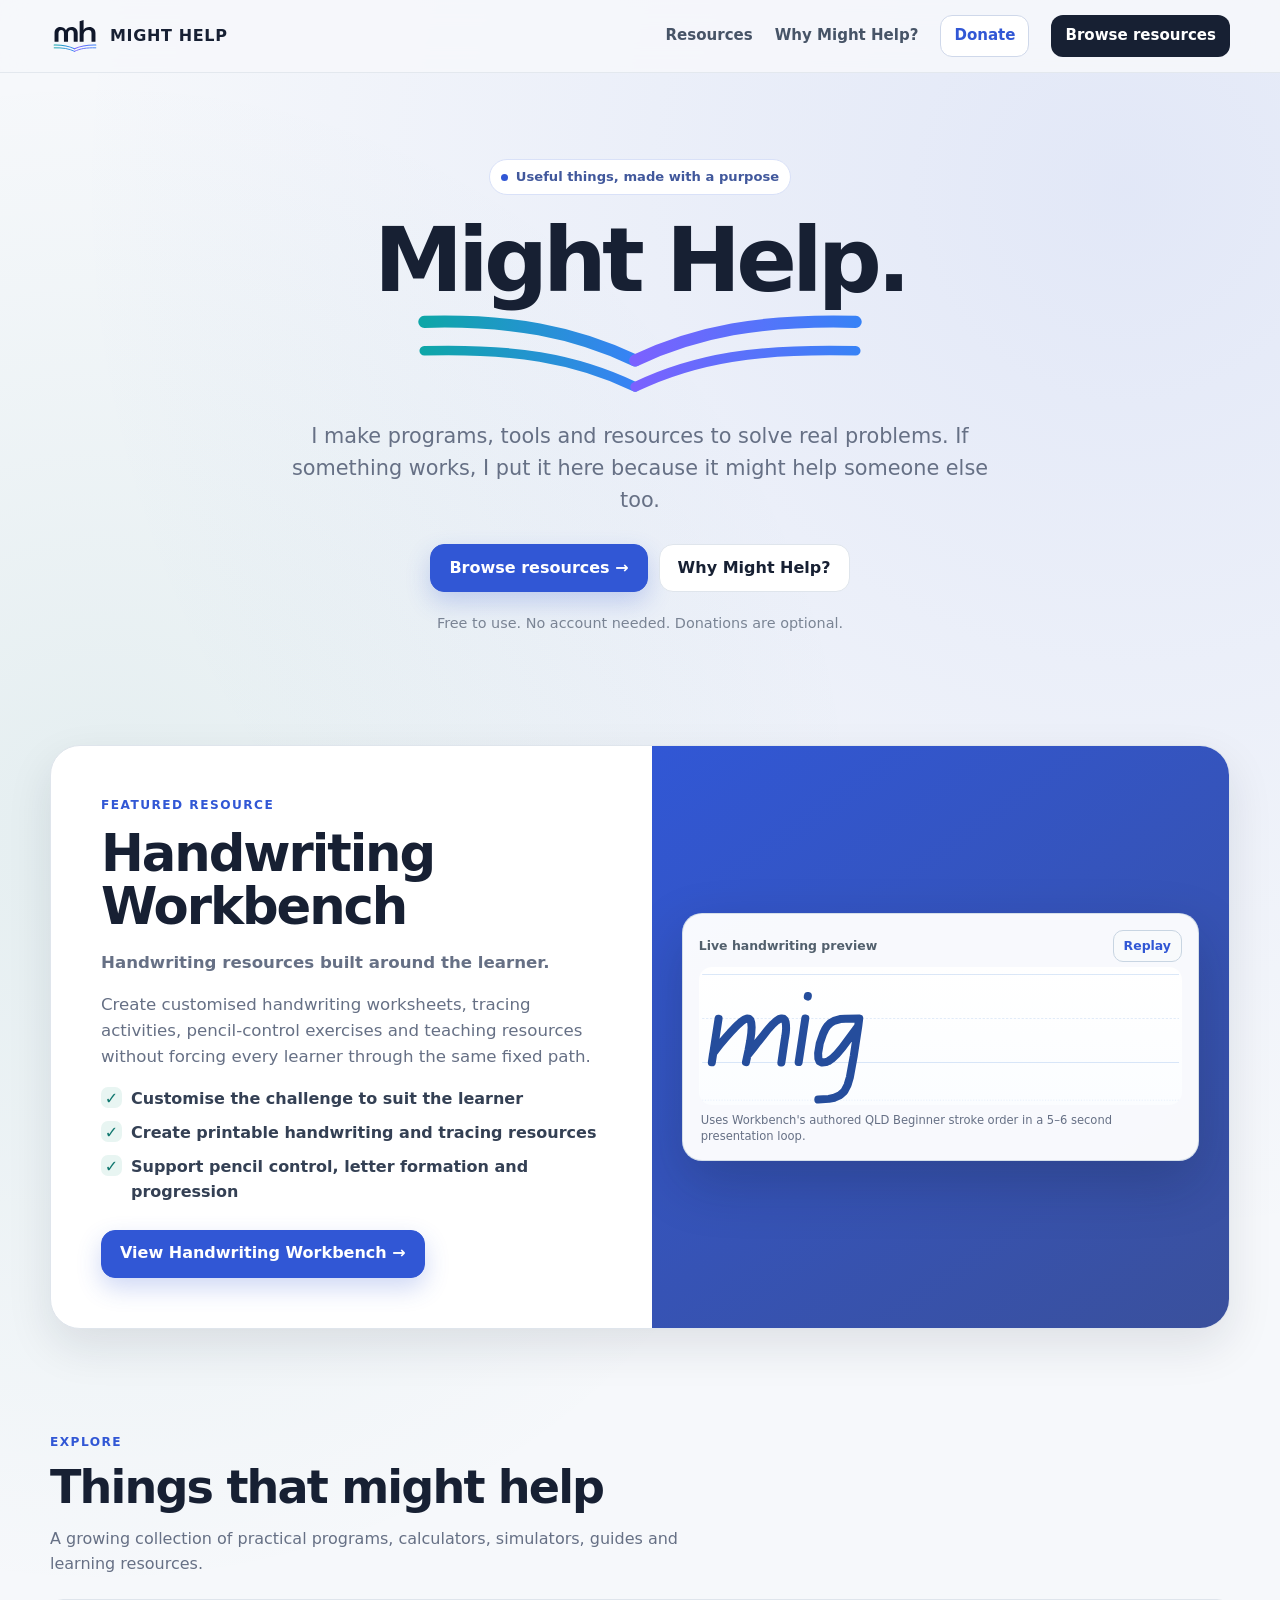
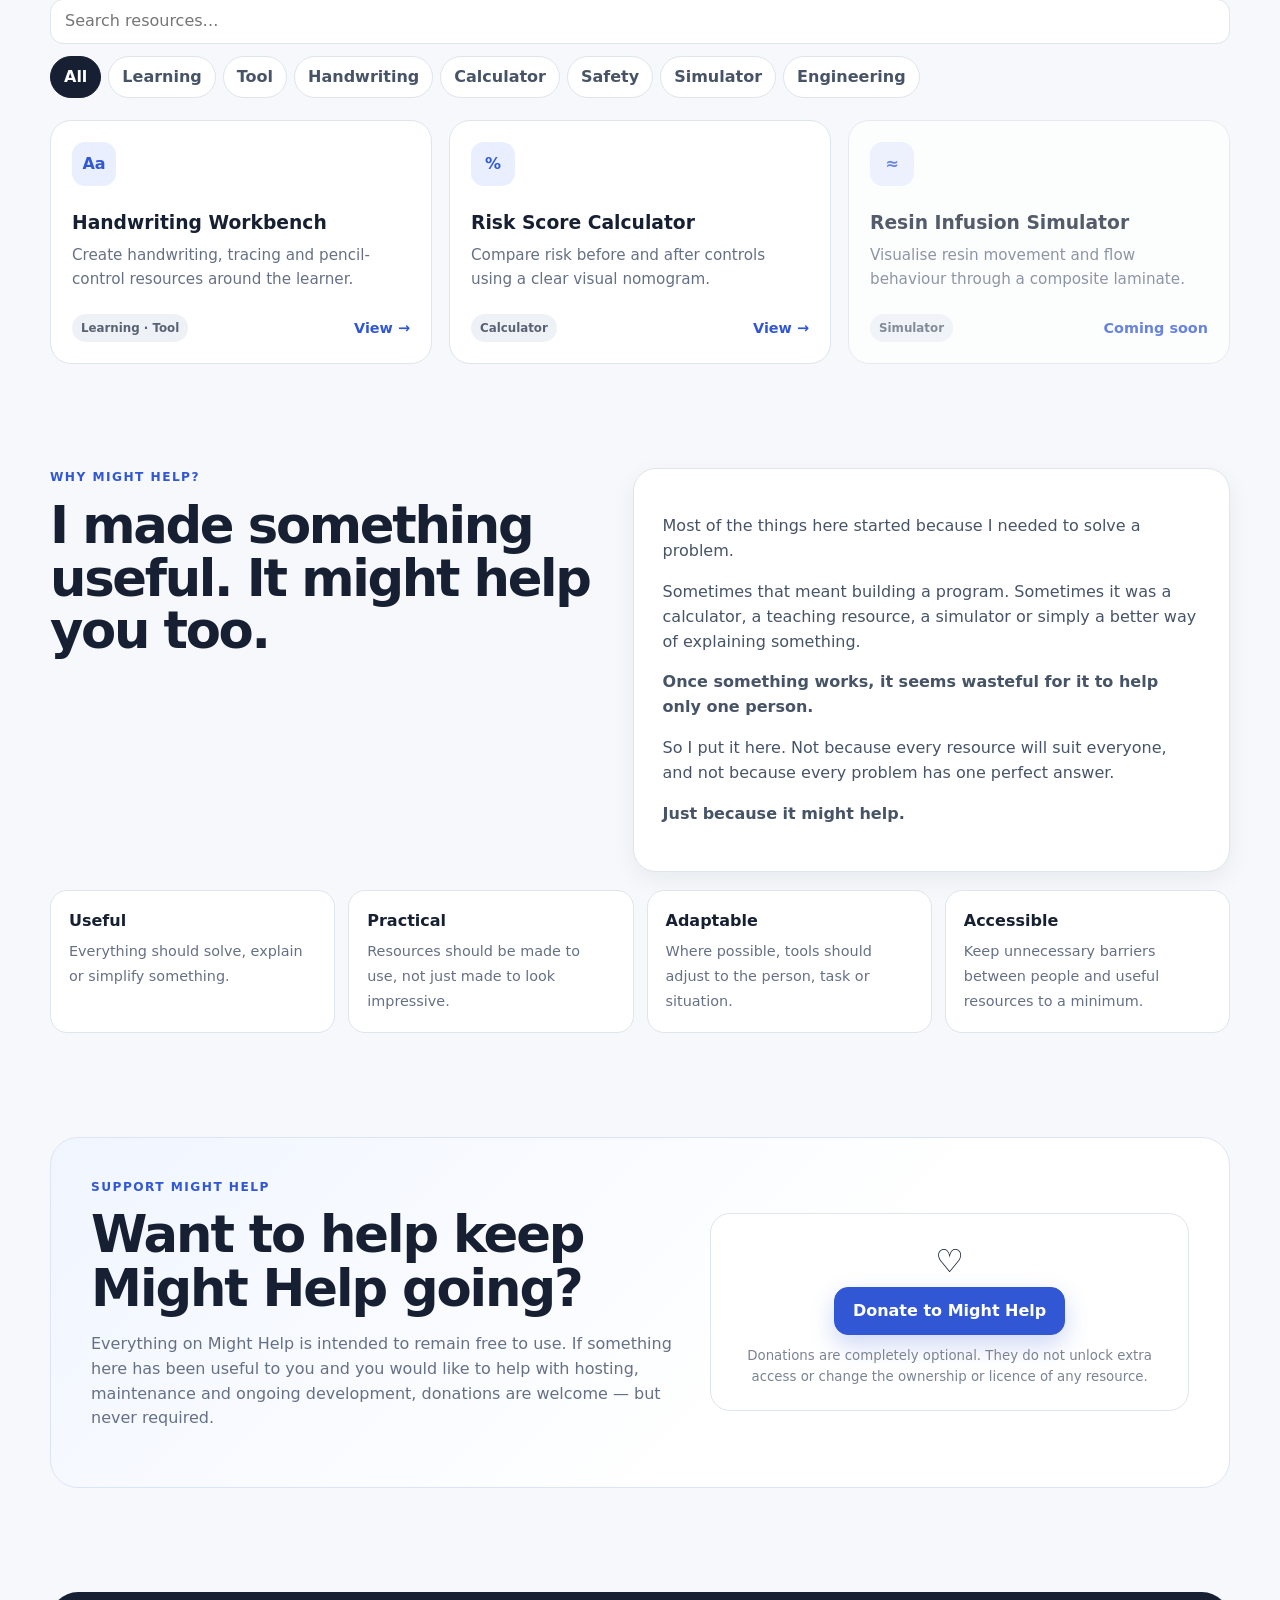
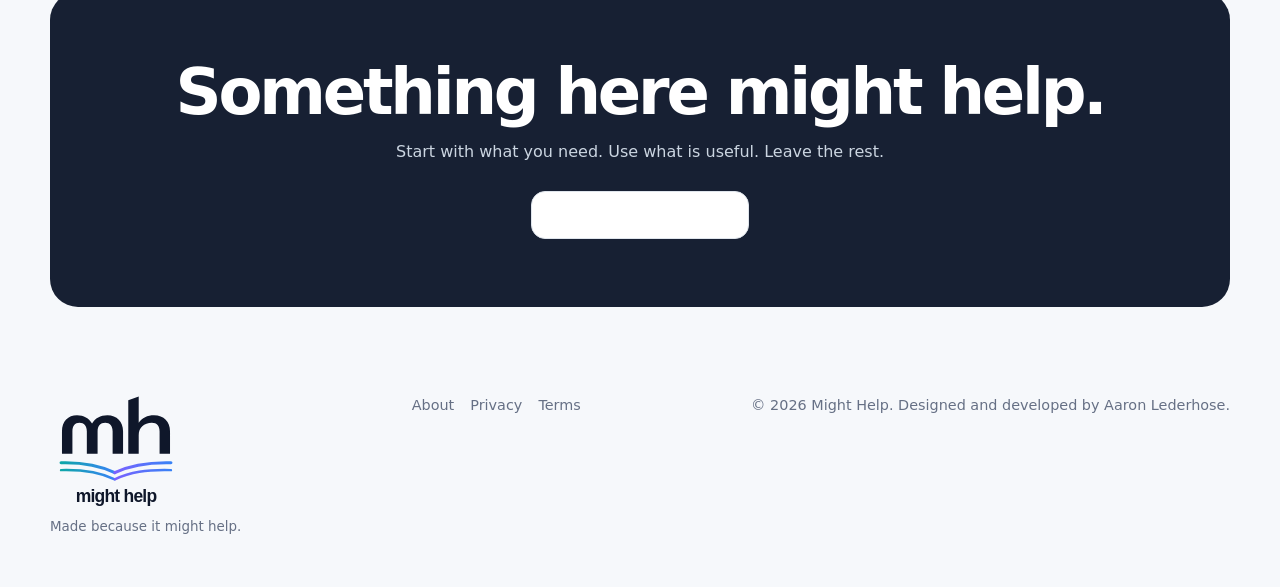
==== docs/index.html @ be0e4056 "V1.1 Webpage" ====
<!doctype html><html lang="en-AU"><head><meta charset="utf-8"><meta name="viewport" content="width=device-width,initial-scale=1"><meta name="theme-color" content="#f6f8fb"><title>Might Help | Practical Tools, Programs &amp; Resources</title><meta name="description" content="Practical programs, tools and resources created to solve real problems and made available because they might help someone else too."><link rel="canonical" href="https://mighthelp.com.au/"><meta property="og:type" content="website"><meta property="og:title" content="Might Help | Practical Tools, Programs &amp; Resources"><meta property="og:description" content="Practical programs, tools and resources created to solve real problems and made available because they might help someone else too."><meta property="og:url" content="https://mighthelp.com.au/"><meta property="og:image" content="https://mighthelp.com.au/assets/images/might-help-share.png"><meta property="og:locale" content="en_AU"><meta name="twitter:card" content="summary_large_image"><meta name="twitter:title" content="Might Help | Practical Tools, Programs &amp; Resources"><meta name="twitter:description" content="Practical programs, tools and resources created to solve real problems and made available because they might help someone else too."><meta name="twitter:image" content="https://mighthelp.com.au/assets/images/might-help-share.png"><link rel="icon" href="assets/images/favicon.svg" type="image/svg+xml"><link rel="apple-touch-icon" href="assets/images/app-icon.svg"><link rel="manifest" href="site.webmanifest"><link rel="stylesheet" href="assets/css/site.css"><script type="application/ld+json">{"@context": "https://schema.org", "@graph": [{"@type": "Organization", "@id": "https://mighthelp.com.au/#organization", "name": "Might Help", "url": "https://mighthelp.com.au/", "logo": {"@type": "ImageObject", "url": "https://mighthelp.com.au/assets/images/might-help-logo.svg"}}, {"@type": "WebSite", "@id": "https://mighthelp.com.au/#website", "name": "Might Help", "publisher": {"@id": "https://mighthelp.com.au/#organization"}, "url": "https://mighthelp.com.au/"}]}</script></head><body><a class="skip" href="#main">Skip to main content</a><header><div class="container"><nav class="nav" aria-label="Main navigation">
      <a class="brand" href="./"><svg class="brand-svg-mark" viewBox="0 -20 430 300" xmlns="http://www.w3.org/2000/svg" aria-hidden="true" focusable="false">
      <defs>
        <linearGradient id="mh-header-left-page" x1="0%" y1="0%" x2="100%" y2="0%"><stop offset="0%" stop-color="#0ea6a8"/><stop offset="100%" stop-color="#3882f6"/></linearGradient>
        <linearGradient id="mh-header-right-page" x1="0%" y1="0%" x2="100%" y2="0%"><stop offset="0%" stop-color="#7b61ff"/><stop offset="100%" stop-color="#3882f6"/></linearGradient>
      </defs>
      <g transform="translate(-16 0)">
        <path fill="#0f172a" d="M55 175 V101 C55 69 75 49 104 49 C126 49 143 59 153 76 C163 59 180 49 203 49 C234 49 254 70 254 101 V175 H220 V102 C220 84 211 74 196 74 C180 74 171 85 171 102 V175 H136 V102 C136 84 127 74 112 74 C97 74 89 85 89 102 V175 Z"/>
        <path fill="#0f172a" d="M271 175 V0 L305 -12 V74 C316 57 333 49 355 49 C387 49 407 70 407 101 V175 H373 V102 C373 84 364 74 348 74 C322 74 305 90 305 114 V175 Z"/>
      </g>
      <path d="M36 204 C108 202 160 212 211 236" fill="none" stroke="url(#mh-header-left-page)" stroke-width="10" stroke-linecap="round"/>
      <path d="M211 236 C262 212 314 202 394 204" fill="none" stroke="url(#mh-header-right-page)" stroke-width="10" stroke-linecap="round"/>
      <path d="M36 228 C109 226 161 234 211 258" fill="none" stroke="url(#mh-header-left-page)" stroke-width="8" stroke-linecap="round"/>
      <path d="M211 258 C261 234 313 226 394 228" fill="none" stroke="url(#mh-header-right-page)" stroke-width="8" stroke-linecap="round"/>
      
    </svg><span class="brand-text">MIGHT HELP</span></a>
      <div class="navlinks"><a href="#resources">Resources</a><a href="#about">Why Might Help?</a><a class="donate-nav" href="#donate">Donate</a><a class="navbtn" href="#resources">Browse resources</a></div>
      <button class="mobile-menu-toggle" type="button" aria-label="Open navigation menu" aria-expanded="false" aria-controls="mobileSiteMenu" data-mobile-menu-toggle>
        <span class="mobile-menu-icon" aria-hidden="true"><span></span><span></span><span></span></span>
        <span>Menu</span>
      </button>
    </nav>
    <div class="mobile-menu-layer" id="mobileSiteMenu" hidden data-mobile-menu-layer>
      <button class="mobile-menu-scrim" type="button" aria-label="Close navigation menu" data-mobile-menu-close></button>
      <aside class="mobile-menu-drawer" aria-label="Phone and tablet navigation">
        <div class="mobile-menu-heading"><strong>Navigate Might Help</strong><button class="mobile-menu-close" type="button" aria-label="Close navigation menu" data-mobile-menu-close>×</button></div>
        <div class="mobile-menu-links"><a href="#resources">Resources</a><a href="#about">Why Might Help?</a><a class="donate-nav" href="#donate">Donate</a><a class="navbtn" href="#resources">Browse resources</a></div>
      </aside>
    </div></div></header><main id="main"><section class="hero"><div class="container"><div class="eyebrow"><span class="dot"></span><span>Useful things, made with a purpose</span></div><h1>Might Help.</h1><div class="hero-book-mark"><svg class="hero-book-svg" viewBox="20 190 390 80" xmlns="http://www.w3.org/2000/svg" aria-hidden="true" focusable="false">
      <defs>
        <linearGradient id="mh-book-left-page" x1="0%" y1="0%" x2="100%" y2="0%"><stop offset="0%" stop-color="#0ea6a8"/><stop offset="100%" stop-color="#3882f6"/></linearGradient>
        <linearGradient id="mh-book-right-page" x1="0%" y1="0%" x2="100%" y2="0%"><stop offset="0%" stop-color="#7b61ff"/><stop offset="100%" stop-color="#3882f6"/></linearGradient>
      </defs>
      <path d="M36 204 C108 202 160 212 211 236" fill="none" stroke="url(#mh-book-left-page)" stroke-width="10" stroke-linecap="round"/>
      <path d="M211 236 C262 212 314 202 394 204" fill="none" stroke="url(#mh-book-right-page)" stroke-width="10" stroke-linecap="round"/>
      <path d="M36 228 C109 226 161 234 211 258" fill="none" stroke="url(#mh-book-left-page)" stroke-width="8" stroke-linecap="round"/>
      <path d="M211 258 C261 234 313 226 394 228" fill="none" stroke="url(#mh-book-right-page)" stroke-width="8" stroke-linecap="round"/>
    </svg></div><p class="lead">I make programs, tools and resources to solve real problems. If something works, I put it here because it might help someone else too.</p><div class="actions"><a class="btn primary" href="#resources">Browse resources →</a><a class="btn" href="#about">Why Might Help?</a></div><div class="note">Free to use. No account needed. Donations are optional.</div></div></section><section id="featured"><div class="container"><article class="featured"><div class="featurecopy"><div class="kicker">Featured resource</div><h2>Handwriting Workbench</h2><p><strong>Handwriting resources built around the learner.</strong></p><p>Create customised handwriting worksheets, tracing activities, pencil-control exercises and teaching resources without forcing every learner through the same fixed path.</p><div class="bullets"><div class="bullet"><span class="tick">✓</span><span>Customise the challenge to suit the learner</span></div><div class="bullet"><span class="tick">✓</span><span>Create printable handwriting and tracing resources</span></div><div class="bullet"><span class="tick">✓</span><span>Support pencil control, letter formation and progression</span></div></div><a class="btn primary" href="handwriting-workbench/">View Handwriting Workbench →</a></div><div class="visual" aria-label="Handwriting Workbench preview"><div class="writing-demo" data-writing-demo data-writing-autoplay>
      <div class="writing-demo-toolbar"><span>Live handwriting preview</span><button type="button" data-writing-replay>Replay</button></div>
      <svg class="writing-demo-svg" viewBox="0 0 3845 1100" role="img" aria-labelledby="featured-handwriting-title featured-handwriting-desc">
        <title id="featured-handwriting-title">Animated handwriting of the words might help</title>
        <desc id="featured-handwriting-desc">The words might help are drawn stroke by stroke using the authored QLD Beginner centreline order, then fade and replay automatically.</desc>
        <g class="writing-guides" aria-hidden="true"><line x1="25" y1="60" x2="3820" y2="60"/><line class="middle" x1="25" y1="410" x2="3820" y2="410"/><line x1="25" y1="760" x2="3820" y2="760"/><line class="descender" x1="25" y1="1060" x2="3820" y2="1060"/></g>
        <g class="writing-paths"><path class="writing-stroke" data-writing-points="[[155.55,411.18],[102.0,758.2],[112.33,686.99],[168.7,613.08],[212.86,562.33],[248.56,521.77],[281.44,486.61],[311.51,456.87],[337.81,433.43],[361.3,417.21],[381.97,410.0],[397.0,410.9],[409.22,422.62],[415.79,445.15],[418.61,480.3],[415.79,528.07],[407.34,589.37],[393.25,665.08],[373.52,757.02],[384.79,705.02],[428.01,650.94],[468.41,597.76],[514.44,540.97],[553.9,490.5],[587.72,454.44],[615.91,428.3],[639.39,413.88],[658.18,410.0],[672.28,411.18],[682.61,422.0],[689.19,439.12],[692.01,460.75],[692.95,487.79],[691.07,518.44],[686.37,552.69],[680.73,586.04],[655.37,760.0]]" data-character-index="0" d="M 155.550 411.180 L 102.000 758.200 L 112.330 686.990 L 168.700 613.080 L 212.860 562.330 L 248.560 521.770 L 281.440 486.610 L 311.510 456.870 L 337.810 433.430 L 361.300 417.210 L 381.970 410.000 L 397.000 410.900 L 409.220 422.620 L 415.790 445.150 L 418.610 480.300 L 415.790 528.070 L 407.340 589.370 L 393.250 665.080 L 373.520 757.020 L 384.790 705.020 L 428.010 650.940 L 468.410 597.760 L 514.440 540.970 L 553.900 490.500 L 587.720 454.440 L 615.910 428.300 L 639.390 413.880 L 658.180 410.000 L 672.280 411.180 L 682.610 422.000 L 689.190 439.120 L 692.010 460.750 L 692.950 487.790 L 691.070 518.440 L 686.370 552.690 L 680.730 586.040 L 655.370 760.000"/><path class="writing-stroke" data-writing-points="[[845.56,410.0],[792.95,756.39]]" data-character-index="1" d="M 845.560 410.000 L 792.950 756.390"/><path class="writing-stroke" data-writing-points="[[865.29,235.68],[866.23,230.77]]" data-character-index="1" d="M 865.290 235.680 L 866.230 230.770"/><path class="writing-stroke" data-writing-points="[[1271.99,410.28],[1164.59,411.04],[1123.04,414.5],[1074.26,428.81],[1045.35,445.71],[1021.86,468.24],[1006.05,490.78],[987.99,528.9],[961.01,606.77],[947.86,685.19],[949.74,728.45],[959.13,750.99],[978.86,760.0],[1011.75,756.39],[1029.6,749.18],[1056.84,730.26],[1096.3,692.4],[1141.4,640.12],[1266.35,469.77],[1274.81,409.32],[1267.29,470.67],[1231.59,705.92],[1200.73,875.45],[1182.21,938.72],[1160.53,980.9],[1150.14,994.97],[1123.04,1019.13],[1077.88,1040.23],[1032.71,1049.45],[906.23,1058.24]]" data-character-index="2" d="M 1271.990 410.280 L 1164.590 411.040 L 1123.040 414.500 L 1074.260 428.810 L 1045.350 445.710 L 1021.860 468.240 L 1006.050 490.780 L 987.990 528.900 L 961.010 606.770 L 947.860 685.190 L 949.740 728.450 L 959.130 750.990 L 978.860 760.000 L 1011.750 756.390 L 1029.600 749.180 L 1056.840 730.260 L 1096.300 692.400 L 1141.400 640.120 L 1266.350 469.770 L 1274.810 409.320 L 1267.290 470.670 L 1231.590 705.920 L 1200.730 875.450 L 1182.210 938.720 L 1160.530 980.900 L 1150.140 994.970 L 1123.040 1019.130 L 1077.880 1040.230 L 1032.710 1049.450 L 906.230 1058.240"/><path class="writing-stroke" data-writing-points="[[1495.07,62.04],[1374.81,756.39],[1391.72,668.06],[1531.92,507.9],[1557.21,478.43],[1602.39,435.1],[1640.33,413.0],[1662.01,409.02],[1690.91,413.0],[1703.11,428.17],[1707.18,442.03],[1710.79,469.77],[1708.98,490.57],[1659.48,757.3]]" data-character-index="3" d="M 1495.070 62.040 L 1374.810 756.390 L 1391.720 668.060 L 1531.920 507.900 L 1557.210 478.430 L 1602.390 435.100 L 1640.330 413.000 L 1662.010 409.020 L 1690.910 413.000 L 1703.110 428.170 L 1707.180 442.030 L 1710.790 469.770 L 1708.980 490.570 L 1659.480 757.300"/><path class="writing-stroke" data-writing-points="[[1960.75,160.82],[1852.34,757.3]]" data-character-index="4" d="M 1960.750 160.820 L 1852.340 757.300"/><path class="writing-stroke" data-writing-points="[[1810.79,378.91],[2034.82,378.91]]" data-character-index="4" d="M 1810.790 378.910 L 2034.820 378.910"/><path class="writing-stroke" data-writing-points="[[2515.08,62.04],[2394.82,756.39],[2411.73,668.06],[2551.93,507.9],[2577.22,478.43],[2622.4,435.1],[2660.34,413.0],[2682.02,409.02],[2710.92,413.0],[2723.12,428.17],[2727.19,442.03],[2730.8,469.77],[2728.99,490.57],[2679.49,757.3]]" data-character-index="6" d="M 2515.080 62.040 L 2394.820 756.390 L 2411.730 668.060 L 2551.930 507.900 L 2577.220 478.430 L 2622.400 435.100 L 2660.340 413.000 L 2682.020 409.020 L 2710.920 413.000 L 2723.120 428.170 L 2727.190 442.030 L 2730.800 469.770 L 2728.990 490.570 L 2679.490 757.300"/><path class="writing-stroke" data-writing-points="[[2847.71,604.97],[2932.7,576.11],[2985.09,546.64],[3048.33,503.74],[3073.17,474.27],[3080.85,441.34],[3075.44,425.74],[3064.59,417.51],[3046.53,411.87],[2994.13,411.87],[2959.8,422.71],[2921.86,446.54],[2891.6,486.41],[2864.5,541.87],[2846.77,604.97],[2830.8,684.29],[2831.74,703.22],[2844.89,737.47],[2858.99,750.99],[2872.14,756.39],[2917.23,760.0],[2958.57,750.99],[3001.79,725.75],[3042.19,684.29]]" data-character-index="7" d="M 2847.710 604.970 L 2932.700 576.110 L 2985.090 546.640 L 3048.330 503.740 L 3073.170 474.270 L 3080.850 441.340 L 3075.440 425.740 L 3064.590 417.510 L 3046.530 411.870 L 2994.130 411.870 L 2959.800 422.710 L 2921.860 446.540 L 2891.600 486.410 L 2864.500 541.870 L 2846.770 604.970 L 2830.800 684.290 L 2831.740 703.220 L 2844.890 737.470 L 2858.990 750.990 L 2872.140 756.390 L 2917.230 760.000 L 2958.570 750.990 L 3001.790 725.750 L 3042.190 684.290"/><path class="writing-stroke" data-writing-points="[[3279.5,60.0],[3180.85,757.3]]" data-character-index="8" d="M 3279.500 60.000 L 3180.850 757.300"/><path class="writing-stroke" data-writing-points="[[3476.27,410.48],[3379.5,1060.0]]" data-character-index="9" d="M 3476.270 410.480 L 3379.500 1060.000"/><path class="writing-stroke" data-writing-points="[[3436.81,679.78],[3487.54,609.34],[3524.18,563.51],[3571.16,508.52],[3596.52,481.48],[3650.08,432.81],[3677.32,415.69],[3702.69,410.28],[3720.54,410.28],[3737.45,416.59],[3744.03,427.4],[3749.66,451.74],[3743.09,557.2],[3723.36,632.01],[3701.75,673.47],[3685.78,694.2],[3658.53,720.34],[3640.68,732.06],[3620.95,742.87],[3586.19,753.69],[3513.85,760.0],[3426.48,760.0]]" data-character-index="9" d="M 3436.810 679.780 L 3487.540 609.340 L 3524.180 563.510 L 3571.160 508.520 L 3596.520 481.480 L 3650.080 432.810 L 3677.320 415.690 L 3702.690 410.280 L 3720.540 410.280 L 3737.450 416.590 L 3744.030 427.400 L 3749.660 451.740 L 3743.090 557.200 L 3723.360 632.010 L 3701.750 673.470 L 3685.780 694.200 L 3658.530 720.340 L 3640.680 732.060 L 3620.950 742.870 L 3586.190 753.690 L 3513.850 760.000 L 3426.480 760.000"/></g>
        <g class="writing-pen" data-writing-pen aria-hidden="true"><circle class="writing-pen-halo" r="11"/><circle class="writing-pen-dot" r="7"/><line class="writing-pen-nib" x1="-23" y1="-23" x2="-4" y2="-4"/></g>
      </svg>
      <p>Uses Workbench's authored QLD Beginner stroke order in a 5–6 second presentation loop.</p>
    </div></div></article></div></section><section id="resources"><div class="container"><div class="heading"><div class="kicker">Explore</div><h2>Things that might help</h2><p>A growing collection of practical programs, calculators, simulators, guides and learning resources.</p></div><div class="tools"><input class="search" id="resourceSearch" type="search" placeholder="Search resources…" aria-label="Search resources"><div class="filters" id="filters"><button class="filter active" type="button" data-filter="all">All</button><button class="filter" type="button" data-filter="learning">Learning</button><button class="filter" type="button" data-filter="tool">Tool</button><button class="filter" type="button" data-filter="handwriting">Handwriting</button><button class="filter" type="button" data-filter="calculator">Calculator</button><button class="filter" type="button" data-filter="safety">Safety</button><button class="filter" type="button" data-filter="simulator">Simulator</button><button class="filter" type="button" data-filter="engineering">Engineering</button></div></div><div class="grid" id="resourceGrid"><article class="card" data-tags="learning|tool|handwriting" data-search="handwriting workbench handwriting resources built around the learner. create customised handwriting worksheets, tracing activities, pencil-control exercises and teaching resources without forcing every learner through the same fixed path. create handwriting, tracing and pencil-control resources around the learner. handwriting worksheet generator tracing pencil control teacher letter formation joined writing cursive handwriting worksheets learning tool handwriting"><div class="icon">Aa</div><h3>Handwriting Workbench</h3><p>Create handwriting, tracing and pencil-control resources around the learner.</p><div class="cardbottom"><span class="tag">Learning · Tool</span><a class="open" href="handwriting-workbench/">View →</a></div></article><article class="card" data-tags="calculator|safety" data-search="risk score calculator compare risk before and after controls. compare fine-kinney style risk scores before and after controls, then explore how expected risk reduction and correction cost affect the control justification. compare risk before and after controls using a clear visual nomogram. risk score safety workplace whs controls fine kinney calculator nomogram cost justification calculator safety"><div class="icon">%</div><h3>Risk Score Calculator</h3><p>Compare risk before and after controls using a clear visual nomogram.</p><div class="cardbottom"><span class="tag">Calculator</span><a class="open" href="risk-score-calculator/">View →</a></div></article><article class="card coming" data-tags="simulator|engineering" data-search="resin infusion simulator visualise composite resin flow. visualise resin movement and flow behaviour through a composite laminate. visualise resin movement and flow behaviour through a composite laminate. resin infusion composites flow manufacturing simulator simulator engineering"><div class="icon">≈</div><h3>Resin Infusion Simulator</h3><p>Visualise resin movement and flow behaviour through a composite laminate.</p><div class="cardbottom"><span class="tag">Simulator</span><span class="open">Coming soon</span></div></article></div><div class="empty" id="emptyState">Nothing matches that search yet.</div></div></section><section id="about"><div class="container"><div class="why"><div><div class="kicker">Why Might Help?</div><h2>I made something useful. It might help you too.</h2></div><div class="aboutcopy"><p>Most of the things here started because I needed to solve a problem.</p><p>Sometimes that meant building a program. Sometimes it was a calculator, a teaching resource, a simulator or simply a better way of explaining something.</p><p><strong>Once something works, it seems wasteful for it to help only one person.</strong></p><p>So I put it here. Not because every resource will suit everyone, and not because every problem has one perfect answer.</p><p><strong>Just because it might help.</strong></p></div></div><div class="principles"><div class="principle"><strong>Useful</strong><span>Everything should solve, explain or simplify something.</span></div><div class="principle"><strong>Practical</strong><span>Resources should be made to use, not just made to look impressive.</span></div><div class="principle"><strong>Adaptable</strong><span>Where possible, tools should adjust to the person, task or situation.</span></div><div class="principle"><strong>Accessible</strong><span>Keep unnecessary barriers between people and useful resources to a minimum.</span></div></div></div></section><section><div class="container"><div class="donate" id="donate"><div><div class="kicker">Support Might Help</div><h2>Want to help keep Might Help going?</h2><p>Everything on Might Help is intended to remain free to use. If something here has been useful to you and you would like to help with hosting, maintenance and ongoing development, donations are welcome — but never required.</p></div><div class="donatebox"><div class="heart">♡</div><a class="btn primary" href="#">Donate to Might Help</a><small>Donations are completely optional. They do not unlock extra access or change the ownership or licence of any resource.</small></div></div></div></section><section><div class="container"><div class="cta"><h2>Something here might help.</h2><p>Start with what you need. Use what is useful. Leave the rest.</p><a class="btn" href="#resources">Browse resources →</a></div></div></section></main><footer><div class="container"><div class="footer"><div class="footer-brand-lockup"><svg class="brand-svg-full" viewBox="0 -20 430 380" xmlns="http://www.w3.org/2000/svg" role="img" aria-label="Might Help">
      <defs>
        <linearGradient id="mh-footer-left-page" x1="0%" y1="0%" x2="100%" y2="0%"><stop offset="0%" stop-color="#0ea6a8"/><stop offset="100%" stop-color="#3882f6"/></linearGradient>
        <linearGradient id="mh-footer-right-page" x1="0%" y1="0%" x2="100%" y2="0%"><stop offset="0%" stop-color="#7b61ff"/><stop offset="100%" stop-color="#3882f6"/></linearGradient>
      </defs>
      <g transform="translate(-16 0)">
        <path fill="#0f172a" d="M55 175 V101 C55 69 75 49 104 49 C126 49 143 59 153 76 C163 59 180 49 203 49 C234 49 254 70 254 101 V175 H220 V102 C220 84 211 74 196 74 C180 74 171 85 171 102 V175 H136 V102 C136 84 127 74 112 74 C97 74 89 85 89 102 V175 Z"/>
        <path fill="#0f172a" d="M271 175 V0 L305 -12 V74 C316 57 333 49 355 49 C387 49 407 70 407 101 V175 H373 V102 C373 84 364 74 348 74 C322 74 305 90 305 114 V175 Z"/>
      </g>
      <path d="M36 204 C108 202 160 212 211 236" fill="none" stroke="url(#mh-footer-left-page)" stroke-width="10" stroke-linecap="round"/>
      <path d="M211 236 C262 212 314 202 394 204" fill="none" stroke="url(#mh-footer-right-page)" stroke-width="10" stroke-linecap="round"/>
      <path d="M36 228 C109 226 161 234 211 258" fill="none" stroke="url(#mh-footer-left-page)" stroke-width="8" stroke-linecap="round"/>
      <path d="M211 258 C261 234 313 226 394 228" fill="none" stroke="url(#mh-footer-right-page)" stroke-width="8" stroke-linecap="round"/>
      <text x="215" y="333" text-anchor="middle" font-family="Arial, Helvetica, sans-serif" font-size="57" font-weight="600" letter-spacing="-2.5" fill="#0f172a">might help</text>
    </svg><div class="footer-tagline">Made because it might help.</div></div><div class="footerlinks"><a href="#about">About</a><a href="privacy.html">Privacy</a><a href="terms.html">Terms</a></div><div>© 2026 Might Help. Designed and developed by Aaron Lederhose.</div></div></div></footer><script src="assets/js/site.js" defer></script></body></html>
---- docs/assets/css/site.css ----
:root{--bg:#f6f8fb;--surface:#fff;--text:#172033;--muted:#667085;--line:#dfe5ec;--brand:#3157d5;--brand2:#2447b8;--soft:#e9efff;--accent:#0f766e;--shadow:0 18px 45px rgba(24,32,51,.10);--max:1180px}*{box-sizing:border-box}html{scroll-behavior:smooth}body{margin:0;font-family:Inter,ui-sans-serif,system-ui,-apple-system,BlinkMacSystemFont,"Segoe UI",sans-serif;background:radial-gradient(circle at 88% 5%,rgba(49,87,213,.10),transparent 28%),radial-gradient(circle at 8% 22%,rgba(15,118,110,.08),transparent 24%),var(--bg);color:var(--text);line-height:1.55}a{color:inherit;text-decoration:none}button,input{font:inherit}button{cursor:pointer}.container{width:min(calc(100% - 36px),var(--max));margin:auto}.skip{position:absolute;left:-9999px;top:8px;z-index:99;background:#111827;color:#fff;padding:10px;border-radius:8px}.skip:focus{left:8px}header{position:sticky;top:0;z-index:30;background:rgba(246,248,251,.88);backdrop-filter:blur(12px);border-bottom:1px solid rgba(223,229,236,.8)}.nav{min-height:72px;display:flex;align-items:center;justify-content:space-between;gap:24px}.brand{display:flex;align-items:center;gap:10px;font-weight:900;letter-spacing:.04em}.brand-svg-mark{width:50px;height:auto;display:block;flex:0 0 auto}.brand-text{line-height:1;white-space:nowrap}.footer-brand-lockup{display:flex;flex-direction:column;align-items:flex-start;gap:6px}.brand-svg-full{width:132px;height:auto;display:block}.footer-tagline{font-size:.84rem;color:var(--muted)}.navlinks{display:flex;align-items:center;gap:22px;color:#475467;font-weight:700;font-size:.94rem}.navlinks a:hover{color:var(--brand)}.navbtn{padding:9px 14px;border-radius:12px;background:var(--text);color:#fff!important}.donate-nav{padding:8px 13px;border:1px solid #cfd8ea;border-radius:12px;background:#fff;color:var(--brand)!important}.hero{text-align:center;padding:86px 0 58px}.eyebrow{display:inline-flex;align-items:center;gap:8px;padding:7px 11px;border:1px solid #d9e1f8;background:#fff;border-radius:999px;color:#41589c;font-weight:800;font-size:.82rem}.dot{width:7px;height:7px;background:var(--brand);border-radius:50%}.hero h1{font-size:clamp(3rem,7vw,6rem);line-height:.96;letter-spacing:-.055em;margin:22px 0 18px}.lead{max-width:720px;margin:auto;color:var(--muted);font-size:clamp(1.08rem,2vw,1.3rem)}.actions{display:flex;justify-content:center;gap:11px;flex-wrap:wrap;margin-top:28px}.btn{display:inline-flex;align-items:center;justify-content:center;min-height:48px;padding:0 18px;border-radius:14px;font-weight:850;border:1px solid var(--line);background:#fff}.primary{background:var(--brand);border-color:var(--brand);color:#fff;box-shadow:0 10px 24px rgba(49,87,213,.23)}.primary:hover{background:var(--brand2)}.note{margin-top:20px;color:#7a8494;font-size:.9rem}section{padding:52px 0}.featured{display:grid;grid-template-columns:1.02fr .98fr;background:#fff;border:1px solid var(--line);border-radius:30px;overflow:hidden;box-shadow:var(--shadow)}.featurecopy{padding:50px}.kicker{text-transform:uppercase;letter-spacing:.12em;font-size:.76rem;font-weight:900;color:var(--brand);margin-bottom:12px}.featured h2,.heading h2{margin:0;letter-spacing:-.04em;line-height:1.04}.featured h2{font-size:clamp(2.2rem,4vw,4rem)}.featured p{color:var(--muted);font-size:1.04rem}.bullets{display:grid;gap:9px;margin:18px 0 25px}.bullet{display:flex;gap:9px;font-weight:650;color:#344054}.tick{width:21px;height:21px;display:grid;place-items:center;border-radius:7px;background:#e8f5f2;color:var(--accent);flex:0 0 auto}.visual{min-height:430px;padding:30px;background:linear-gradient(145deg,#3157d5,#3a509c);display:grid;place-items:center;overflow:hidden}.mock{width:min(100%,520px);background:#f8fafc;border-radius:20px;padding:18px;box-shadow:0 25px 60px rgba(15,23,42,.28);transform:rotate(-1deg)}.mocktop{height:28px;border-bottom:1px solid #e3e8ef;margin-bottom:15px}.mockgrid{display:grid;grid-template-columns:140px 1fr;gap:13px}.side,.sheet{background:#fff;border:1px solid #e4e9ef;border-radius:12px;padding:12px}.bar{height:8px;border-radius:8px;background:#e5eaf0;margin:9px 0}.bar.blue{background:#d7e3ff}.row{height:48px;border-top:1px solid #aeb9c7;border-bottom:1px solid #aeb9c7;margin-bottom:14px;position:relative}.row:after{content:"";position:absolute;left:0;right:0;top:50%;border-top:1px dashed #c9d2dc}.letters{position:absolute;left:7px;top:6px;z-index:1;font-family:"Segoe Print","Comic Sans MS",cursive;color:#4f69c6;font-size:23px;letter-spacing:8px}.heading{margin-bottom:22px}.heading h2{font-size:clamp(2rem,3.6vw,3.4rem)}.heading p{color:var(--muted);max-width:650px}.tools{display:flex;gap:12px;flex-wrap:wrap;margin-bottom:22px}.search{flex:1 1 320px;min-height:45px;border:1px solid var(--line);border-radius:13px;background:#fff;padding:0 14px}.filters{display:flex;gap:7px;flex-wrap:wrap}.filter{min-height:42px;padding:0 13px;border-radius:999px;border:1px solid var(--line);background:#fff;color:#475467;font-weight:800}.filter.active{background:var(--text);color:#fff;border-color:var(--text)}.grid{display:grid;grid-template-columns:repeat(3,1fr);gap:17px}.card{background:#fff;border:1px solid var(--line);border-radius:21px;padding:21px;min-height:225px;display:flex;flex-direction:column;transition:.18s}.card:hover{transform:translateY(-3px);box-shadow:0 8px 24px rgba(24,32,51,.07)}.card.coming{opacity:.72}.icon{width:44px;height:44px;border-radius:13px;background:var(--soft);color:var(--brand);display:grid;place-items:center;font-weight:900;margin-bottom:22px}.card h3{margin:0 0 7px}.card p{margin:0;color:var(--muted);font-size:.95rem}.cardbottom{margin-top:auto;padding-top:23px;display:flex;justify-content:space-between;gap:12px;align-items:center}.tag{font-size:.74rem;font-weight:850;background:#eef2f6;color:#596273;border-radius:999px;padding:5px 9px}.open{font-size:.9rem;font-weight:900;color:var(--brand)}.empty{display:none;padding:30px;text-align:center;color:var(--muted)}.why{display:grid;grid-template-columns:.95fr 1.05fr;gap:42px}.why h2{font-size:clamp(2.2rem,4vw,4rem);line-height:1.02;letter-spacing:-.045em;margin:0}.aboutcopy{background:#fff;border:1px solid var(--line);border-radius:23px;padding:29px;box-shadow:0 8px 24px rgba(24,32,51,.06);color:#475467}.principles{display:grid;grid-template-columns:repeat(4,1fr);gap:13px;margin-top:18px}.principle{padding:18px;border:1px solid var(--line);border-radius:17px;background:#fff}.principle strong{display:block;margin-bottom:5px}.principle span{color:var(--muted);font-size:.9rem}.donate{display:grid;grid-template-columns:1.1fr .9fr;gap:34px;align-items:center;padding:40px;border:1px solid #dce5f7;border-radius:28px;background:linear-gradient(135deg,#f0f5ff,#fff 62%)}.donate h2{font-size:clamp(2rem,4vw,3.5rem);letter-spacing:-.04em;line-height:1.05;margin:0 0 13px}.donate p{color:var(--muted)}.donatebox{padding:23px;border:1px solid var(--line);border-radius:20px;background:#fff;text-align:center}.donatebox small{display:block;margin-top:11px;color:#7b8494}.heart{font-size:2rem}.cta{text-align:center;padding:68px 24px;border-radius:28px;background:var(--text);color:#fff}.cta h2{font-size:clamp(2.3rem,5vw,4.6rem);letter-spacing:-.05em;line-height:1;margin:0 0 11px}.cta p{color:#cbd5e1}.cta .btn{margin-top:10px}footer{padding:35px 0 50px;color:#667085;font-size:.9rem}.footer{display:flex;justify-content:space-between;gap:22px;flex-wrap:wrap}.footer strong{color:var(--text)}.footerlinks{display:flex;gap:16px;flex-wrap:wrap}.resource-page{padding:68px 0}.breadcrumbs{font-size:.9rem;color:#667085;margin-bottom:20px}.breadcrumbs a{color:var(--brand);font-weight:800}.resource-hero{display:grid;grid-template-columns:1.1fr .9fr;gap:30px;align-items:center}.resource-hero h1{font-size:clamp(2.7rem,6vw,5rem);letter-spacing:-.055em;line-height:.98;margin:8px 0 16px}.resource-hero .summary{font-size:1.15rem;color:#475467;max-width:720px}.resource-panel{background:#fff;border:1px solid var(--line);border-radius:24px;padding:28px;box-shadow:var(--shadow)}.resource-content{max-width:820px;margin:46px 0 0}.resource-content p{color:#475467;font-size:1.05rem}.resource-content h2{font-size:2rem;letter-spacing:-.03em}.resource-tags{display:flex;gap:8px;flex-wrap:wrap;margin:16px 0}.resource-tags span{background:#eef2f6;color:#596273;padding:6px 10px;border-radius:999px;font-size:.8rem;font-weight:800}@media(max-width:900px){.navlinks{display:none}.featured,.donate,.why,.resource-hero{grid-template-columns:1fr}.grid{grid-template-columns:repeat(2,1fr)}.principles{grid-template-columns:repeat(2,1fr)}}@media(max-width:620px){.container{width:min(calc(100% - 24px),var(--max))}.hero{padding:64px 0 36px}section{padding:37px 0}.featurecopy{padding:27px 23px}.visual{min-height:300px;padding:18px}.mockgrid{grid-template-columns:92px 1fr}.grid,.principles{grid-template-columns:1fr}.donate{padding:25px 21px}.resource-page{padding-top:42px}}

@media(max-width:620px){.brand-svg-mark{width:44px}.brand-svg-full{width:116px}}

/* Phone and tablet side navigation */
.mobile-menu-toggle{display:none;align-items:center;gap:9px;min-height:42px;padding:8px 12px;border:1px solid #cfd8e5;border-radius:12px;background:#fff;color:var(--text);font-weight:850}.mobile-menu-icon{display:grid;gap:4px;width:19px}.mobile-menu-icon span{display:block;height:2px;border-radius:2px;background:currentColor}.mobile-menu-layer[hidden]{display:none!important}.mobile-menu-layer{position:fixed;inset:0;z-index:100}.mobile-menu-scrim{position:absolute;inset:0;width:100%;height:100%;padding:0;border:0;border-radius:0;background:rgba(15,23,42,.54);backdrop-filter:blur(3px)}.mobile-menu-drawer{position:absolute;top:0;right:0;width:min(390px,88vw);height:100%;padding:20px;background:#f8fafc;border-left:1px solid rgba(255,255,255,.65);box-shadow:-24px 0 60px rgba(15,23,42,.22);overflow:auto;animation:mobile-drawer-in .2s ease-out}.mobile-menu-heading{display:flex;align-items:center;justify-content:space-between;gap:16px;padding:3px 2px 17px;border-bottom:1px solid var(--line);font-size:1.02rem}.mobile-menu-close{width:42px;height:42px;padding:0;border:1px solid var(--line);border-radius:12px;background:#fff;color:#344054;font-size:1.7rem;line-height:1}.mobile-menu-links{display:grid;gap:9px;padding-top:18px}.mobile-menu-links a{display:flex;align-items:center;min-height:50px;padding:11px 14px;border:1px solid var(--line);border-radius:14px;background:#fff;color:#344054;font-weight:850}.mobile-menu-links a:hover,.mobile-menu-links a:focus-visible{border-color:#9db1ed;background:#f1f5ff;color:var(--brand)}.mobile-menu-links .navbtn{background:var(--text);color:#fff!important}.mobile-menu-links .donate-nav{color:var(--brand)!important}.mobile-menu-open{overflow:hidden}@keyframes mobile-drawer-in{from{transform:translateX(28px);opacity:.4}to{transform:translateX(0);opacity:1}}

/* Handwriting animation generated from Handwriting Workbench centreline data */
.writing-demo{width:min(100%,680px);padding:16px;border:1px solid rgba(210,221,232,.92);border-radius:20px;background:rgba(255,255,255,.97);box-shadow:0 22px 55px rgba(15,23,42,.22)}.writing-demo-toolbar{display:flex;align-items:center;justify-content:space-between;gap:12px;margin-bottom:5px;color:#52606d;font-size:.78rem;font-weight:850}.writing-demo-toolbar button{min-height:32px;padding:5px 10px;border:1px solid #c8d5e2;border-radius:10px;background:#f8fafc;color:#3157d5;font-weight:850}.writing-demo-toolbar button:disabled{cursor:wait;opacity:.62}.writing-demo-svg{display:block;width:100%;height:auto;border-radius:13px;background:linear-gradient(180deg,#fff,#fbfdff)}.writing-guides line{stroke:#79a7e4;stroke-width:4;opacity:.55}.writing-guides .middle{stroke-dasharray:18 13;opacity:.43}.writing-guides .descender{stroke-dasharray:9 13;opacity:.3}.writing-paths{fill:none;stroke:#254d9c;stroke-width:8;stroke-linecap:round;stroke-linejoin:round;transition:opacity .68s ease}.writing-demo.is-playing .writing-paths{transition:none}.writing-demo.is-fading .writing-paths{opacity:0}.writing-stroke{vector-effect:non-scaling-stroke}.writing-pen{display:none;pointer-events:none}.writing-pen-halo{fill:rgba(47,128,237,.18)}.writing-pen-dot{fill:rgba(47,128,237,.96)}.writing-pen-nib{stroke:#263238;stroke-width:3;stroke-linecap:round;vector-effect:non-scaling-stroke}.writing-pen.is-lifted .writing-pen-halo{fill:rgba(236,98,56,.16)}.writing-pen.is-lifted .writing-pen-dot{fill:rgba(236,98,56,.96)}.writing-pen.is-lifted .writing-pen-nib{stroke:rgba(236,98,56,.96)}.writing-demo p{margin:7px 2px 0;color:#667085;font-size:.72rem;line-height:1.4}.feature-icon-fallback{display:grid;place-items:center;width:180px;height:180px;border-radius:36px;background:#fff;color:var(--brand);font-size:5rem;font-weight:900;box-shadow:0 22px 55px rgba(15,23,42,.22)}

/* Resource development notes */
.resource-panel{display:grid;gap:20px}.resource-panel .writing-demo{width:100%;padding:12px;box-shadow:none}.resource-panel-copy{padding-top:2px}.risk-program-preview{position:relative;overflow:hidden;aspect-ratio:16/9;border:1px solid #d6deea;border-radius:16px;background:#fff;box-shadow:0 12px 28px rgba(15,23,42,.12)}.risk-program-preview iframe{display:block;width:100%;height:100%;border:0;background:#fff;pointer-events:none}.risk-program-preview-label{position:absolute;left:10px;bottom:9px;z-index:2;padding:5px 8px;border-radius:999px;background:rgba(15,23,42,.82);color:#fff;font-size:.67rem;font-weight:850;letter-spacing:.02em}.resource-roadmap{max-width:980px;margin:52px 0 0;padding:34px;border:1px solid var(--line);border-radius:26px;background:#fff;box-shadow:0 12px 32px rgba(24,32,51,.06)}.resource-roadmap h2{margin:0;font-size:clamp(1.9rem,4vw,3rem);letter-spacing:-.04em}.roadmap-intro{max-width:720px;color:var(--muted)}.roadmap-columns{display:grid;grid-template-columns:1fr 1fr;gap:16px;margin-top:24px}.roadmap-columns article{padding:20px;border:1px solid var(--line);border-radius:18px;background:#f8fafc}.roadmap-columns h3{display:flex;align-items:center;gap:9px;margin:0 0 12px}.roadmap-columns ul{display:grid;gap:10px;margin:0;padding-left:21px;color:#475467}.roadmap-dot{width:10px;height:10px;border-radius:50%;background:#b54708}.roadmap-dot.future{background:#3157d5}.roadmap-empty{color:#7a8494;font-style:italic}

.risk-program-preview{aspect-ratio:1660/720}.risk-program-preview object{display:block;width:100%;height:100%;border:0;background:#fff;pointer-events:none}
@media(max-width:1000px){.navlinks{display:none}.mobile-menu-toggle{display:flex}.writing-demo{max-width:620px}.resource-panel .writing-demo{max-width:none}}
@media(max-width:700px){.roadmap-columns{grid-template-columns:1fr}.resource-roadmap{padding:24px 20px}.writing-demo{padding:11px}.writing-paths{stroke-width:7}}
@media(max-width:480px){.mobile-menu-drawer{width:92vw;padding:16px}.mobile-menu-toggle>span:last-child{display:none}.writing-demo-toolbar span{font-size:.72rem}.writing-demo p{font-size:.68rem}}
@media(prefers-reduced-motion:reduce){.mobile-menu-drawer{animation:none}}

/* Open-book underline beneath the homepage title */
.hero h1{margin-bottom:0}.hero-book-mark{width:clamp(250px,42vw,470px);max-width:100%;margin:2px auto 18px;line-height:0}.hero-book-svg{display:block;width:100%;height:auto}
@media(max-width:620px){.hero-book-mark{width:min(285px,88vw);margin-top:4px;margin-bottom:15px}}
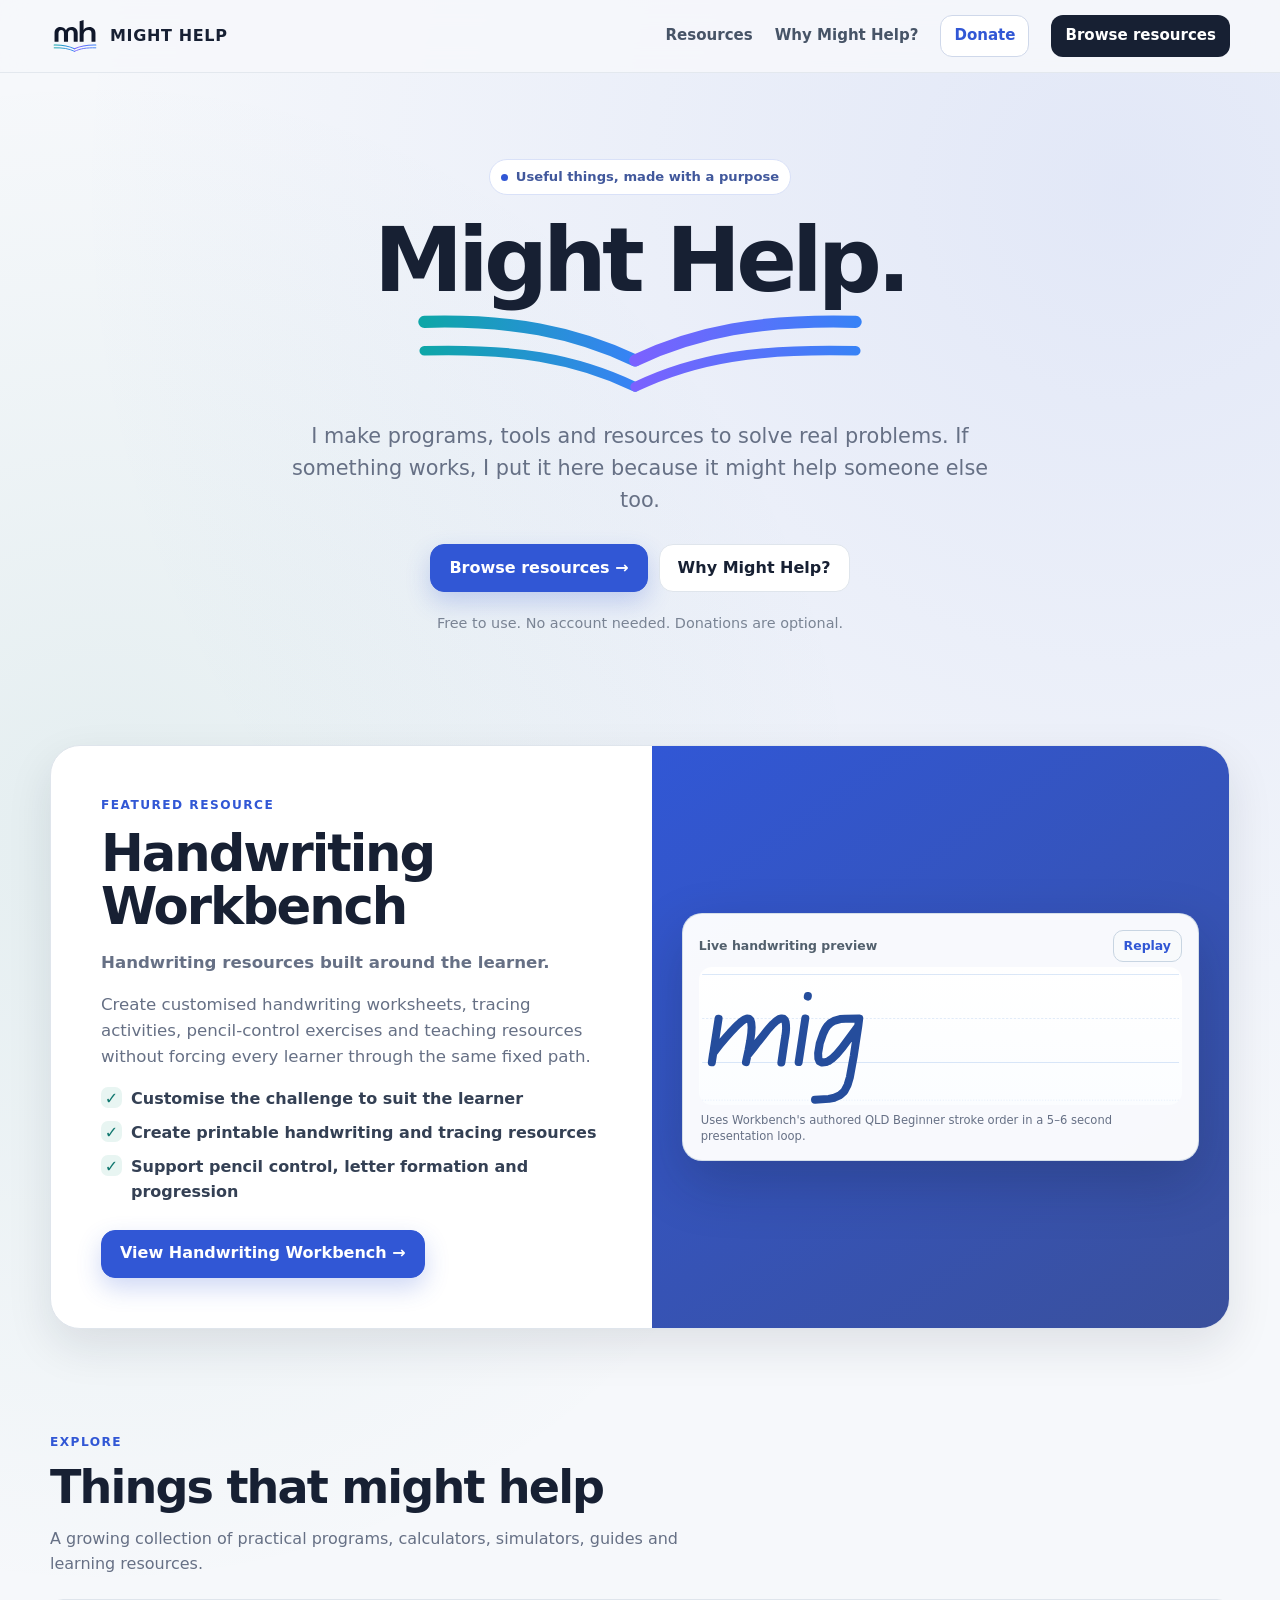
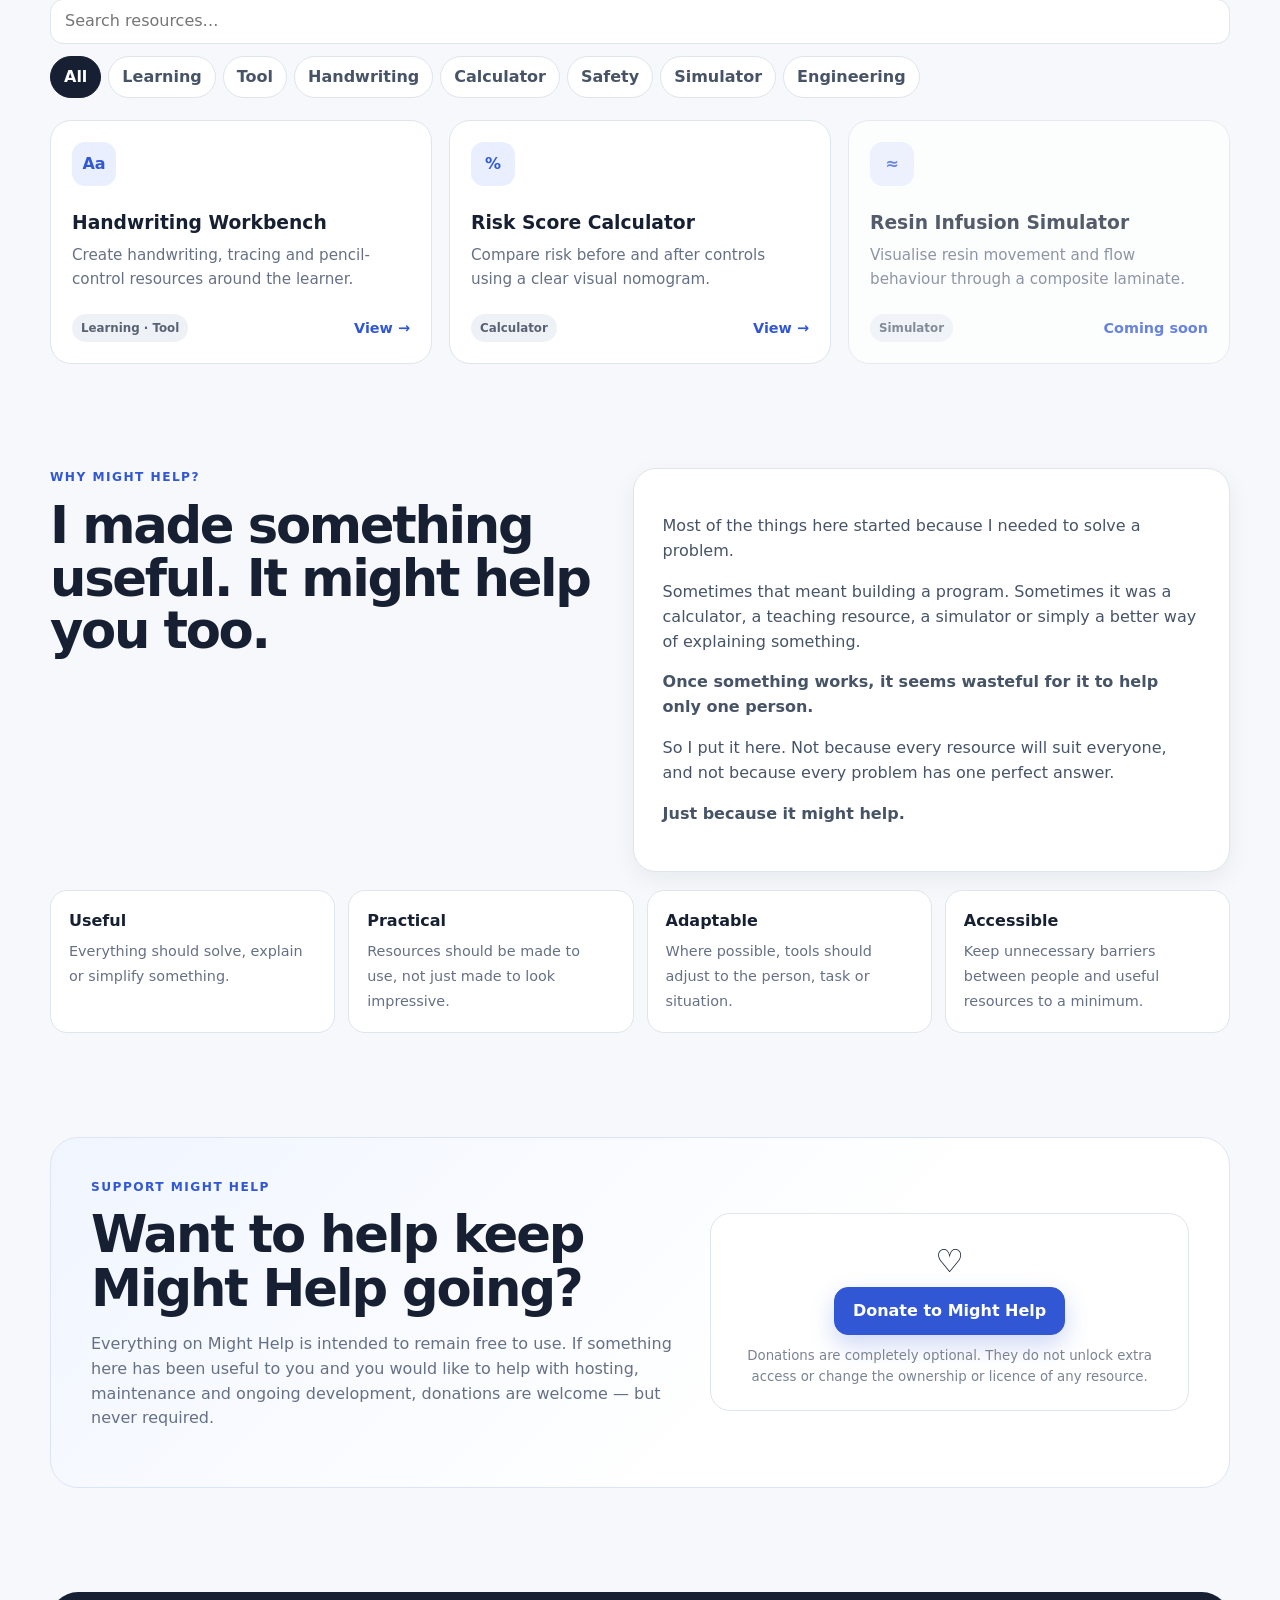
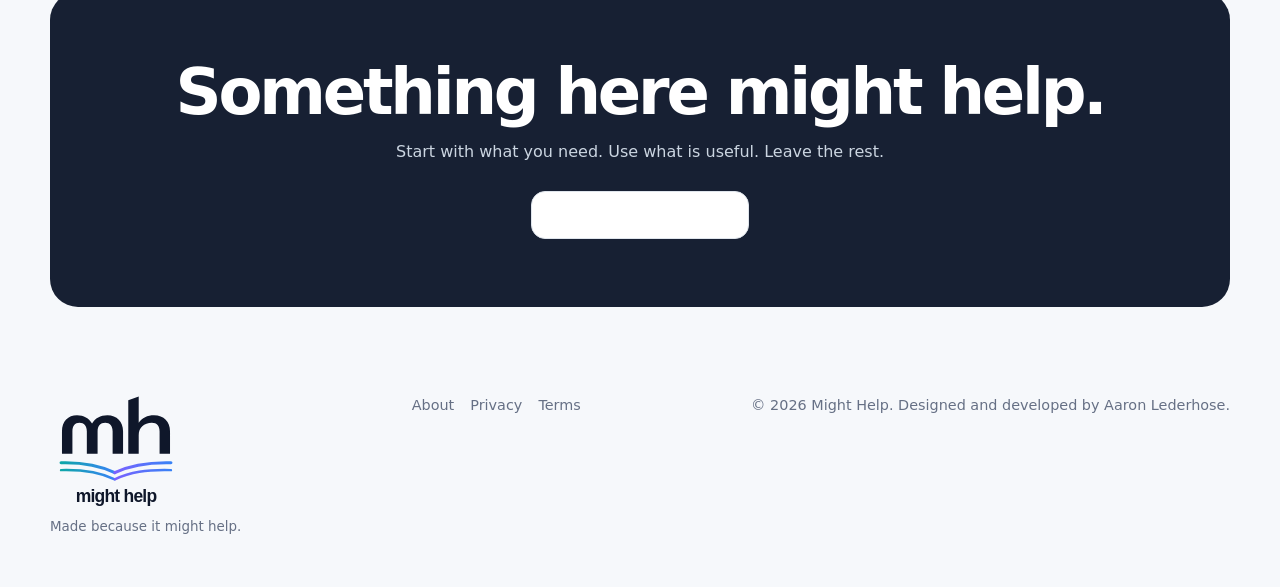
==== commit 1f38de1d: "v1.1.1" ====
--- a/docs/index.html
+++ b/docs/index.html
@@ -19,14 +19,13 @@
         <span class="mobile-menu-icon" aria-hidden="true"><span></span><span></span><span></span></span>
         <span>Menu</span>
       </button>
-    </nav>
-    <div class="mobile-menu-layer" id="mobileSiteMenu" hidden data-mobile-menu-layer>
+    </nav></div></header><div class="mobile-menu-layer" id="mobileSiteMenu" hidden data-mobile-menu-layer>
       <button class="mobile-menu-scrim" type="button" aria-label="Close navigation menu" data-mobile-menu-close></button>
       <aside class="mobile-menu-drawer" aria-label="Phone and tablet navigation">
         <div class="mobile-menu-heading"><strong>Navigate Might Help</strong><button class="mobile-menu-close" type="button" aria-label="Close navigation menu" data-mobile-menu-close>×</button></div>
         <div class="mobile-menu-links"><a href="#resources">Resources</a><a href="#about">Why Might Help?</a><a class="donate-nav" href="#donate">Donate</a><a class="navbtn" href="#resources">Browse resources</a></div>
       </aside>
-    </div></div></header><main id="main"><section class="hero"><div class="container"><div class="eyebrow"><span class="dot"></span><span>Useful things, made with a purpose</span></div><h1>Might Help.</h1><div class="hero-book-mark"><svg class="hero-book-svg" viewBox="20 190 390 80" xmlns="http://www.w3.org/2000/svg" aria-hidden="true" focusable="false">
+    </div><main id="main"><section class="hero"><div class="container"><div class="eyebrow"><span class="dot"></span><span>Useful things, made with a purpose</span></div><h1>Might Help.</h1><div class="hero-book-mark"><svg class="hero-book-svg" viewBox="20 190 390 80" xmlns="http://www.w3.org/2000/svg" aria-hidden="true" focusable="false">
       <defs>
         <linearGradient id="mh-book-left-page" x1="0%" y1="0%" x2="100%" y2="0%"><stop offset="0%" stop-color="#0ea6a8"/><stop offset="100%" stop-color="#3882f6"/></linearGradient>
         <linearGradient id="mh-book-right-page" x1="0%" y1="0%" x2="100%" y2="0%"><stop offset="0%" stop-color="#7b61ff"/><stop offset="100%" stop-color="#3882f6"/></linearGradient>
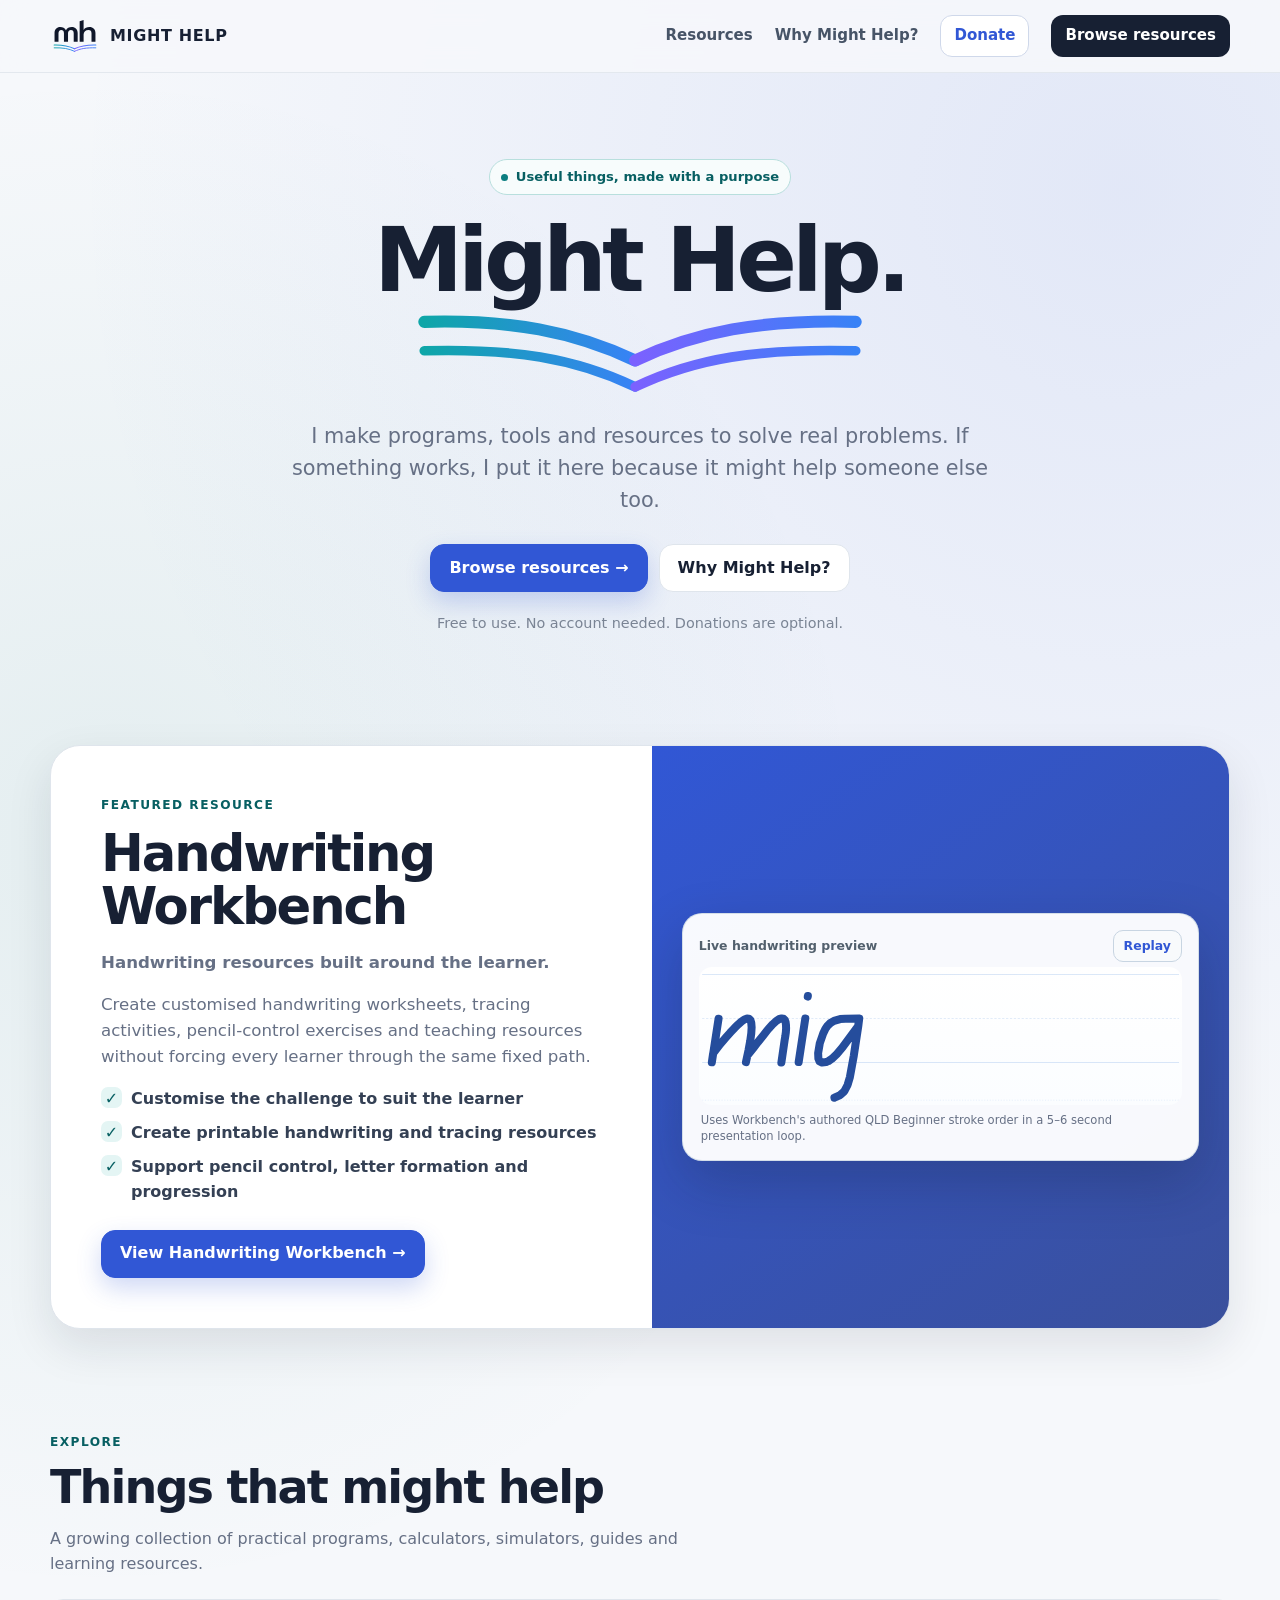
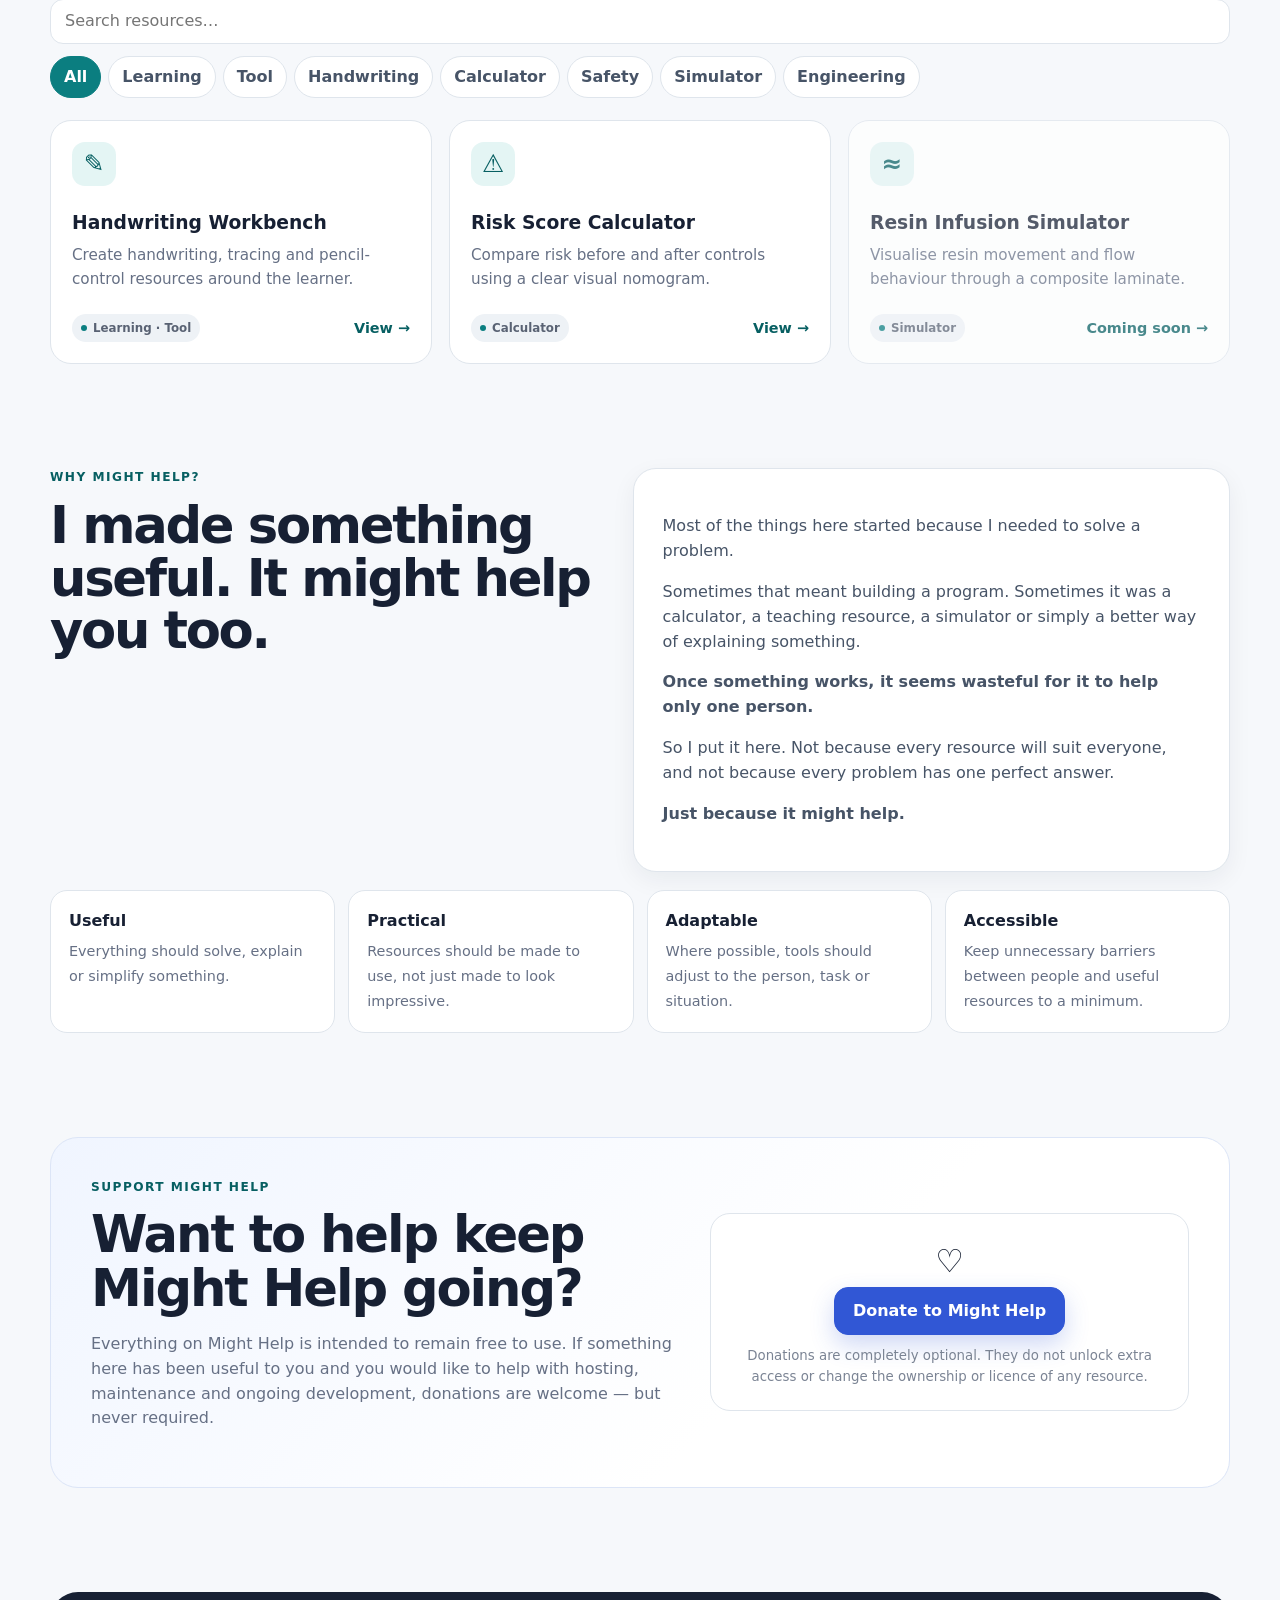
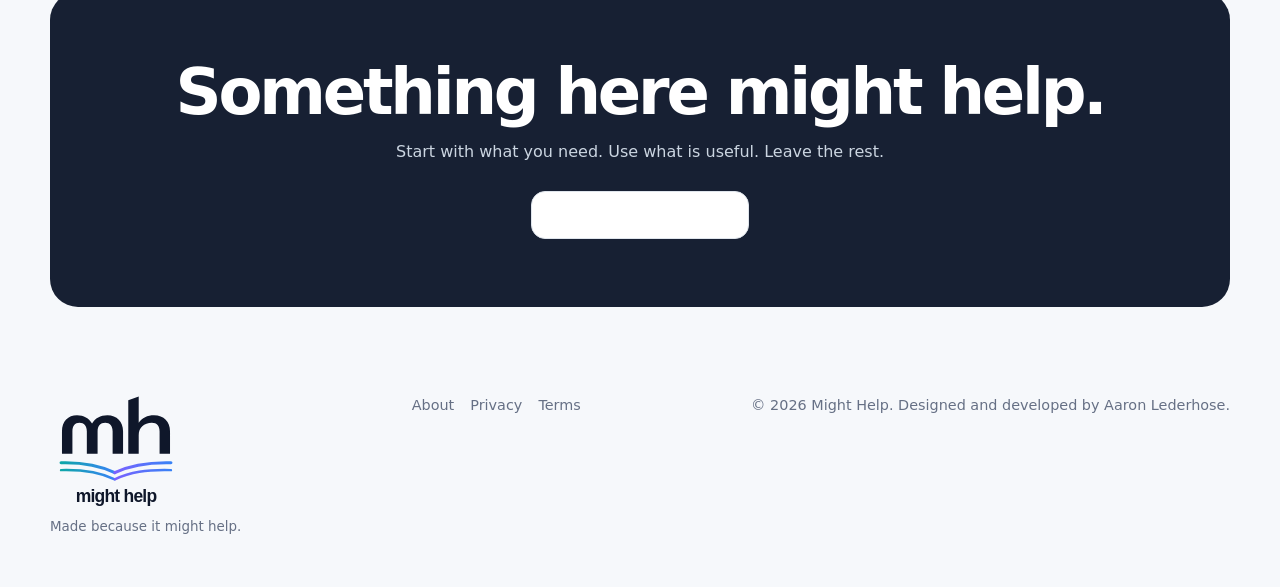
==== commit 128399bc: "V1.1.2" ====
--- a/docs/index.html
+++ b/docs/index.html
@@ -44,7 +44,7 @@
         <g class="writing-pen" data-writing-pen aria-hidden="true"><circle class="writing-pen-halo" r="11"/><circle class="writing-pen-dot" r="7"/><line class="writing-pen-nib" x1="-23" y1="-23" x2="-4" y2="-4"/></g>
       </svg>
       <p>Uses Workbench's authored QLD Beginner stroke order in a 5–6 second presentation loop.</p>
-    </div></div></article></div></section><section id="resources"><div class="container"><div class="heading"><div class="kicker">Explore</div><h2>Things that might help</h2><p>A growing collection of practical programs, calculators, simulators, guides and learning resources.</p></div><div class="tools"><input class="search" id="resourceSearch" type="search" placeholder="Search resources…" aria-label="Search resources"><div class="filters" id="filters"><button class="filter active" type="button" data-filter="all">All</button><button class="filter" type="button" data-filter="learning">Learning</button><button class="filter" type="button" data-filter="tool">Tool</button><button class="filter" type="button" data-filter="handwriting">Handwriting</button><button class="filter" type="button" data-filter="calculator">Calculator</button><button class="filter" type="button" data-filter="safety">Safety</button><button class="filter" type="button" data-filter="simulator">Simulator</button><button class="filter" type="button" data-filter="engineering">Engineering</button></div></div><div class="grid" id="resourceGrid"><article class="card" data-tags="learning|tool|handwriting" data-search="handwriting workbench handwriting resources built around the learner. create customised handwriting worksheets, tracing activities, pencil-control exercises and teaching resources without forcing every learner through the same fixed path. create handwriting, tracing and pencil-control resources around the learner. handwriting worksheet generator tracing pencil control teacher letter formation joined writing cursive handwriting worksheets learning tool handwriting"><div class="icon">Aa</div><h3>Handwriting Workbench</h3><p>Create handwriting, tracing and pencil-control resources around the learner.</p><div class="cardbottom"><span class="tag">Learning · Tool</span><a class="open" href="handwriting-workbench/">View →</a></div></article><article class="card" data-tags="calculator|safety" data-search="risk score calculator compare risk before and after controls. compare fine-kinney style risk scores before and after controls, then explore how expected risk reduction and correction cost affect the control justification. compare risk before and after controls using a clear visual nomogram. risk score safety workplace whs controls fine kinney calculator nomogram cost justification calculator safety"><div class="icon">%</div><h3>Risk Score Calculator</h3><p>Compare risk before and after controls using a clear visual nomogram.</p><div class="cardbottom"><span class="tag">Calculator</span><a class="open" href="risk-score-calculator/">View →</a></div></article><article class="card coming" data-tags="simulator|engineering" data-search="resin infusion simulator visualise composite resin flow. visualise resin movement and flow behaviour through a composite laminate. visualise resin movement and flow behaviour through a composite laminate. resin infusion composites flow manufacturing simulator simulator engineering"><div class="icon">≈</div><h3>Resin Infusion Simulator</h3><p>Visualise resin movement and flow behaviour through a composite laminate.</p><div class="cardbottom"><span class="tag">Simulator</span><span class="open">Coming soon</span></div></article></div><div class="empty" id="emptyState">Nothing matches that search yet.</div></div></section><section id="about"><div class="container"><div class="why"><div><div class="kicker">Why Might Help?</div><h2>I made something useful. It might help you too.</h2></div><div class="aboutcopy"><p>Most of the things here started because I needed to solve a problem.</p><p>Sometimes that meant building a program. Sometimes it was a calculator, a teaching resource, a simulator or simply a better way of explaining something.</p><p><strong>Once something works, it seems wasteful for it to help only one person.</strong></p><p>So I put it here. Not because every resource will suit everyone, and not because every problem has one perfect answer.</p><p><strong>Just because it might help.</strong></p></div></div><div class="principles"><div class="principle"><strong>Useful</strong><span>Everything should solve, explain or simplify something.</span></div><div class="principle"><strong>Practical</strong><span>Resources should be made to use, not just made to look impressive.</span></div><div class="principle"><strong>Adaptable</strong><span>Where possible, tools should adjust to the person, task or situation.</span></div><div class="principle"><strong>Accessible</strong><span>Keep unnecessary barriers between people and useful resources to a minimum.</span></div></div></div></section><section><div class="container"><div class="donate" id="donate"><div><div class="kicker">Support Might Help</div><h2>Want to help keep Might Help going?</h2><p>Everything on Might Help is intended to remain free to use. If something here has been useful to you and you would like to help with hosting, maintenance and ongoing development, donations are welcome — but never required.</p></div><div class="donatebox"><div class="heart">♡</div><a class="btn primary" href="#">Donate to Might Help</a><small>Donations are completely optional. They do not unlock extra access or change the ownership or licence of any resource.</small></div></div></div></section><section><div class="container"><div class="cta"><h2>Something here might help.</h2><p>Start with what you need. Use what is useful. Leave the rest.</p><a class="btn" href="#resources">Browse resources →</a></div></div></section></main><footer><div class="container"><div class="footer"><div class="footer-brand-lockup"><svg class="brand-svg-full" viewBox="0 -20 430 380" xmlns="http://www.w3.org/2000/svg" role="img" aria-label="Might Help">
+    </div></div></article></div></section><section id="resources"><div class="container"><div class="heading"><div class="kicker">Explore</div><h2>Things that might help</h2><p>A growing collection of practical programs, calculators, simulators, guides and learning resources.</p></div><div class="tools"><input class="search" id="resourceSearch" type="search" placeholder="Search resources…" aria-label="Search resources"><div class="filters" id="filters"><button class="filter active" type="button" data-filter="all">All</button><button class="filter" type="button" data-filter="learning">Learning</button><button class="filter" type="button" data-filter="tool">Tool</button><button class="filter" type="button" data-filter="handwriting">Handwriting</button><button class="filter" type="button" data-filter="calculator">Calculator</button><button class="filter" type="button" data-filter="safety">Safety</button><button class="filter" type="button" data-filter="simulator">Simulator</button><button class="filter" type="button" data-filter="engineering">Engineering</button></div></div><div class="grid" id="resourceGrid"><a class="card" href="handwriting-workbench/" aria-label="Open Handwriting Workbench" data-tags="learning|tool|handwriting" data-search="handwriting workbench handwriting resources built around the learner. create customised handwriting worksheets, tracing activities, pencil-control exercises and teaching resources without forcing every learner through the same fixed path. create handwriting, tracing and pencil-control resources around the learner. handwriting worksheet generator tracing pencil control teacher letter formation joined writing cursive handwriting worksheets learning tool handwriting"><div class="icon" aria-hidden="true">✎</div><h3>Handwriting Workbench</h3><p>Create handwriting, tracing and pencil-control resources around the learner.</p><div class="cardbottom"><span class="tag">Learning · Tool</span><span class="open">View →</span></div></a><a class="card" href="risk-score-calculator/" aria-label="Open Risk Score Calculator" data-tags="calculator|safety" data-search="risk score calculator compare risk before and after controls. compare fine-kinney style risk scores before and after controls, then explore how expected risk reduction and correction cost affect the control justification. compare risk before and after controls using a clear visual nomogram. risk score safety workplace whs controls fine kinney calculator nomogram cost justification calculator safety"><div class="icon" aria-hidden="true">⚠︎</div><h3>Risk Score Calculator</h3><p>Compare risk before and after controls using a clear visual nomogram.</p><div class="cardbottom"><span class="tag">Calculator</span><span class="open">View →</span></div></a><a class="card coming" href="resin-infusion-simulator/" aria-label="Open Resin Infusion Simulator" data-tags="simulator|engineering" data-search="resin infusion simulator visualise composite resin flow. visualise resin movement and flow behaviour through a composite laminate. visualise resin movement and flow behaviour through a composite laminate. resin infusion composites flow manufacturing simulator simulator engineering"><div class="icon" aria-hidden="true">≈</div><h3>Resin Infusion Simulator</h3><p>Visualise resin movement and flow behaviour through a composite laminate.</p><div class="cardbottom"><span class="tag">Simulator</span><span class="open">Coming soon →</span></div></a></div><div class="empty" id="emptyState">Nothing matches that search yet.</div></div></section><section id="about"><div class="container"><div class="why"><div><div class="kicker">Why Might Help?</div><h2>I made something useful. It might help you too.</h2></div><div class="aboutcopy"><p>Most of the things here started because I needed to solve a problem.</p><p>Sometimes that meant building a program. Sometimes it was a calculator, a teaching resource, a simulator or simply a better way of explaining something.</p><p><strong>Once something works, it seems wasteful for it to help only one person.</strong></p><p>So I put it here. Not because every resource will suit everyone, and not because every problem has one perfect answer.</p><p><strong>Just because it might help.</strong></p></div></div><div class="principles"><div class="principle"><strong>Useful</strong><span>Everything should solve, explain or simplify something.</span></div><div class="principle"><strong>Practical</strong><span>Resources should be made to use, not just made to look impressive.</span></div><div class="principle"><strong>Adaptable</strong><span>Where possible, tools should adjust to the person, task or situation.</span></div><div class="principle"><strong>Accessible</strong><span>Keep unnecessary barriers between people and useful resources to a minimum.</span></div></div></div></section><section><div class="container"><div class="donate" id="donate"><div><div class="kicker">Support Might Help</div><h2>Want to help keep Might Help going?</h2><p>Everything on Might Help is intended to remain free to use. If something here has been useful to you and you would like to help with hosting, maintenance and ongoing development, donations are welcome — but never required.</p></div><div class="donatebox"><div class="heart">♡</div><a class="btn primary" href="#">Donate to Might Help</a><small>Donations are completely optional. They do not unlock extra access or change the ownership or licence of any resource.</small></div></div></div></section><section><div class="container"><div class="cta"><h2>Something here might help.</h2><p>Start with what you need. Use what is useful. Leave the rest.</p><a class="btn" href="#resources">Browse resources →</a></div></div></section></main><footer><div class="container"><div class="footer"><div class="footer-brand-lockup"><svg class="brand-svg-full" viewBox="0 -20 430 380" xmlns="http://www.w3.org/2000/svg" role="img" aria-label="Might Help">
       <defs>
         <linearGradient id="mh-footer-left-page" x1="0%" y1="0%" x2="100%" y2="0%"><stop offset="0%" stop-color="#0ea6a8"/><stop offset="100%" stop-color="#3882f6"/></linearGradient>
         <linearGradient id="mh-footer-right-page" x1="0%" y1="0%" x2="100%" y2="0%"><stop offset="0%" stop-color="#7b61ff"/><stop offset="100%" stop-color="#3882f6"/></linearGradient>
--- a/docs/assets/css/site.css
+++ b/docs/assets/css/site.css
@@ -20,3 +20,21 @@
 /* Open-book underline beneath the homepage title */
 .hero h1{margin-bottom:0}.hero-book-mark{width:clamp(250px,42vw,470px);max-width:100%;margin:2px auto 18px;line-height:0}.hero-book-svg{display:block;width:100%;height:auto}
 @media(max-width:620px){.hero-book-mark{width:min(285px,88vw);margin-top:4px;margin-bottom:15px}}
+
+/* Restrained Might Help teal accents; blue remains the primary action colour. */
+:root{--brand-teal:#0b7e80;--brand-teal-dark:#075f62;--brand-teal-soft:#e4f5f4;--brand-focus:#0ea6a8}
+.kicker{color:var(--brand-teal-dark)}
+.tick{background:var(--brand-teal-soft);color:var(--brand-teal-dark)}
+.filter.active{background:var(--brand-teal);border-color:var(--brand-teal);color:#fff}
+.eyebrow{border-color:#b8dfdd;background:#f7fcfc;color:var(--brand-teal-dark)}
+.dot{background:var(--brand-teal)}
+.icon{background:var(--brand-teal-soft);color:var(--brand-teal-dark);font-size:1.55rem;line-height:1}
+.open{color:var(--brand-teal-dark)}
+.tag{display:inline-flex;align-items:center;gap:6px}
+.tag:before{content:"";width:6px;height:6px;border-radius:50%;background:var(--brand-teal);flex:0 0 auto}
+:where(a,button,input,textarea,select):focus-visible{outline:3px solid var(--brand-focus);outline-offset:3px}
+a.card{cursor:pointer}
+a.card:hover{border-color:#8bc9c7;box-shadow:0 12px 28px rgba(7,95,98,.12)}
+a.card:hover .icon{background:#d4efed}
+a.card:focus-visible{border-color:var(--brand-teal);box-shadow:0 12px 28px rgba(7,95,98,.14);transform:translateY(-2px)}
+a.card:focus-visible .open{text-decoration:underline;text-underline-offset:3px}
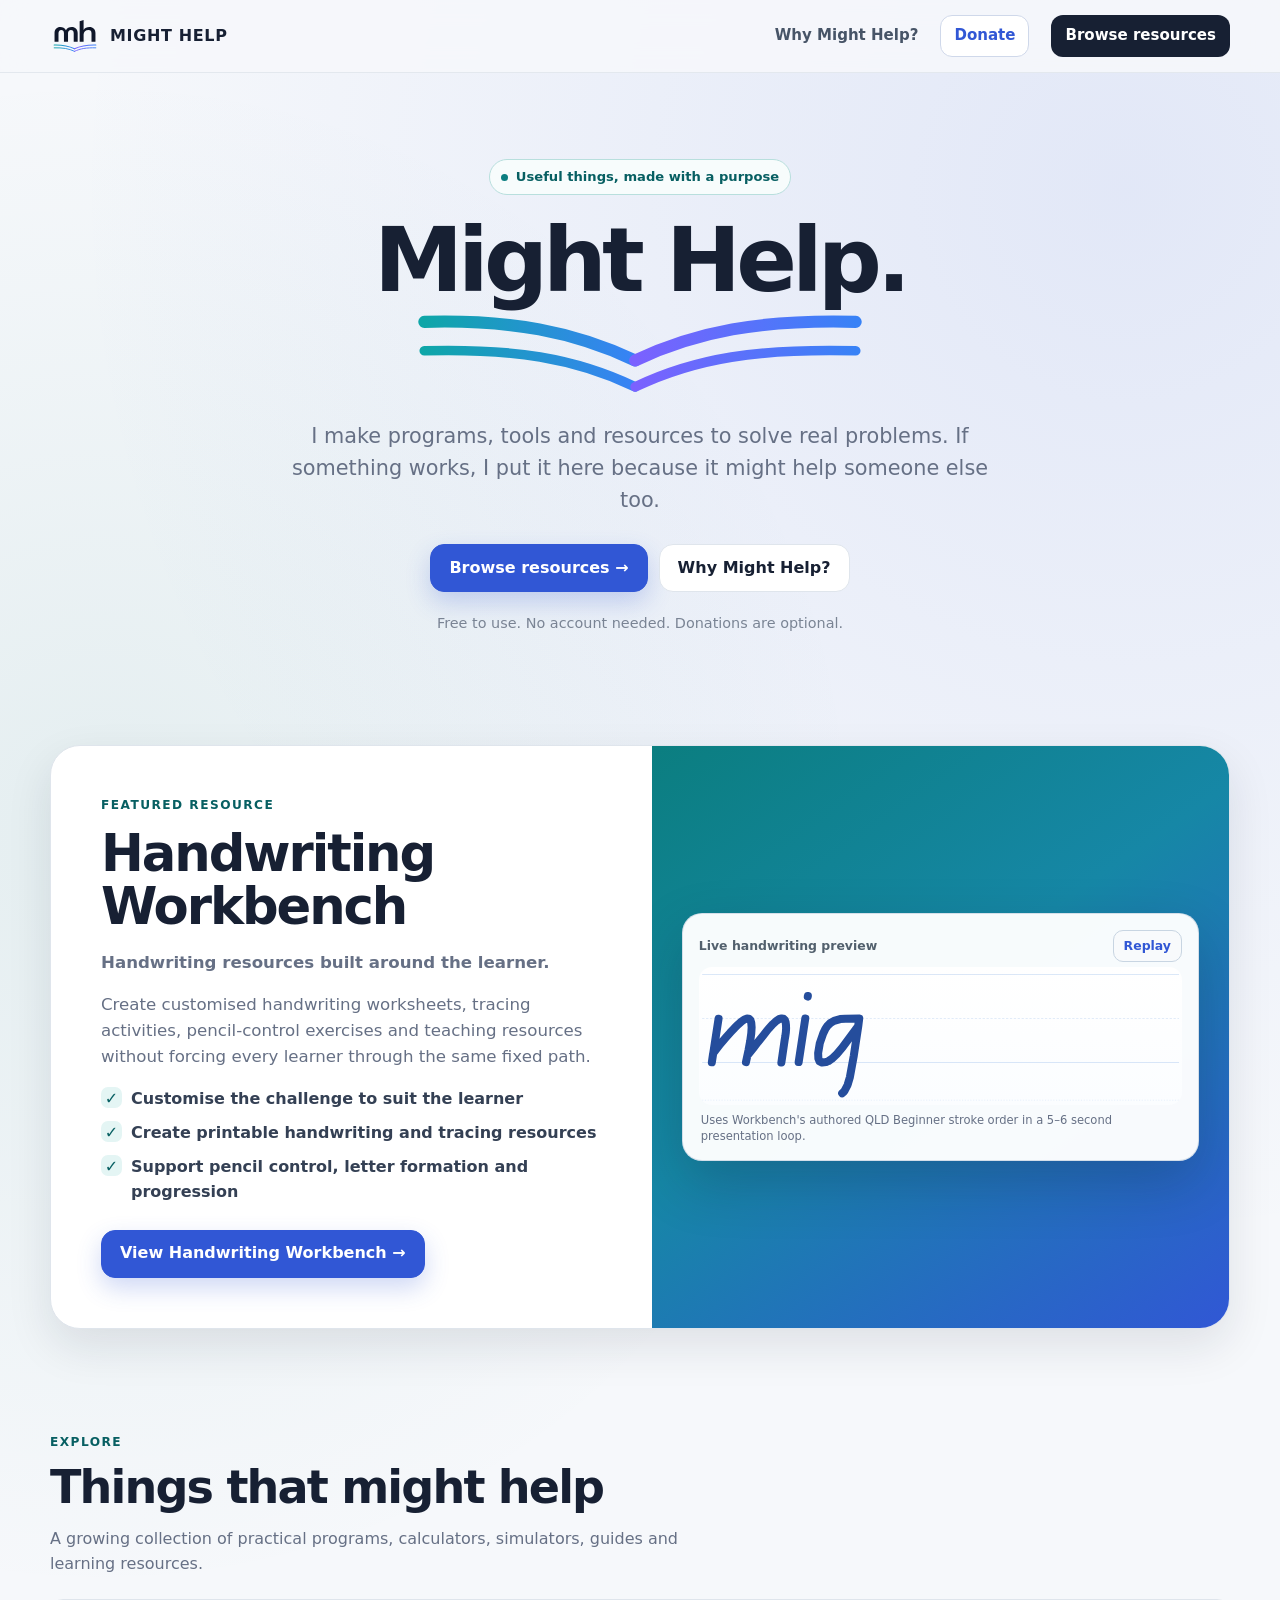
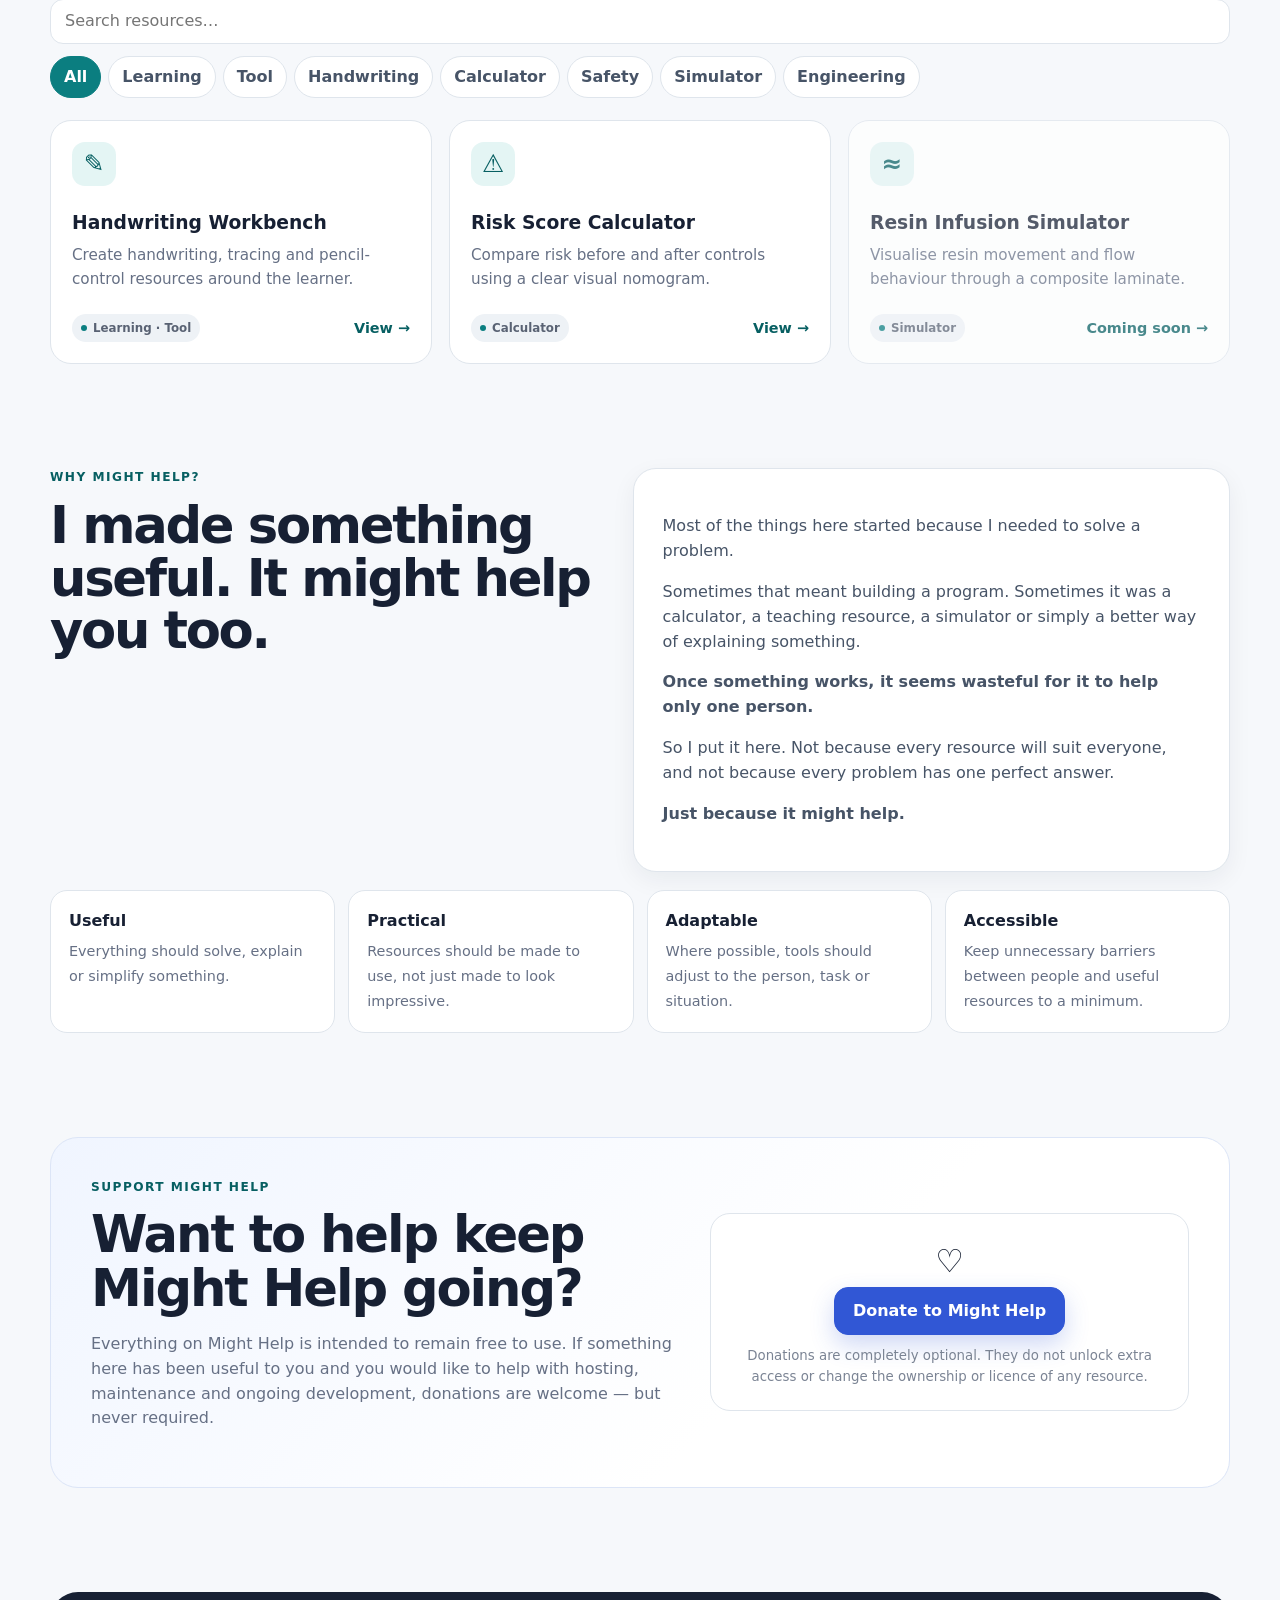
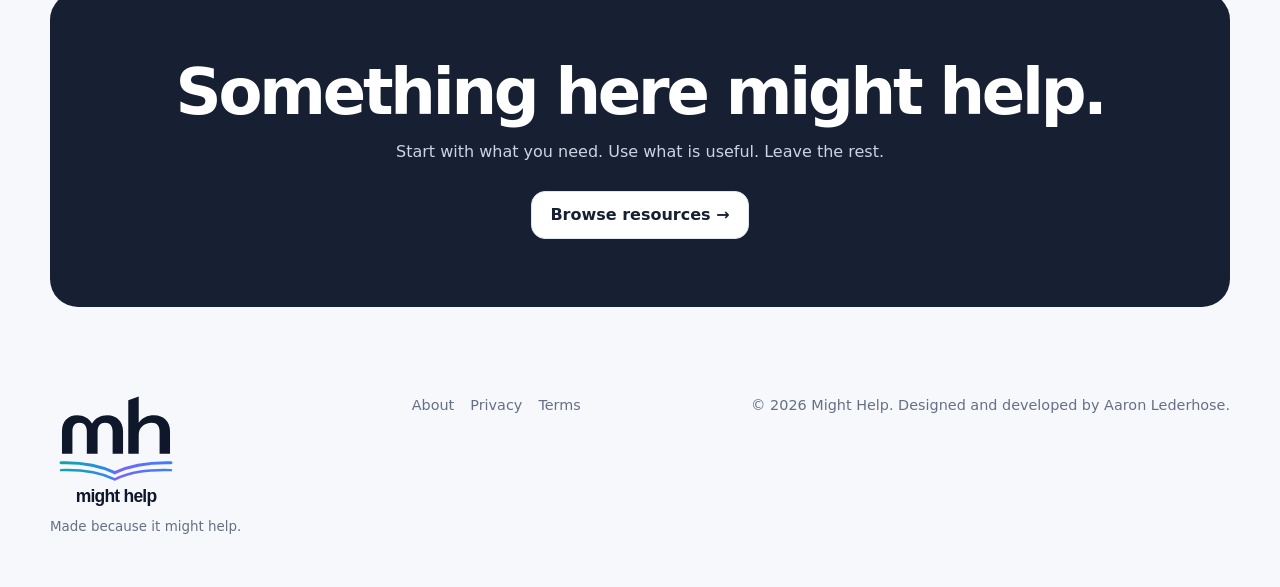
==== commit d600b9d6: "v1.1.3" ====
--- a/docs/index.html
+++ b/docs/index.html
@@ -14,7 +14,7 @@
       <path d="M211 258 C261 234 313 226 394 228" fill="none" stroke="url(#mh-header-right-page)" stroke-width="8" stroke-linecap="round"/>
       
     </svg><span class="brand-text">MIGHT HELP</span></a>
-      <div class="navlinks"><a href="#resources">Resources</a><a href="#about">Why Might Help?</a><a class="donate-nav" href="#donate">Donate</a><a class="navbtn" href="#resources">Browse resources</a></div>
+      <div class="navlinks"><a href="#about">Why Might Help?</a><a class="donate-nav" href="#donate">Donate</a><a class="navbtn" href="#resources">Browse resources</a></div>
       <button class="mobile-menu-toggle" type="button" aria-label="Open navigation menu" aria-expanded="false" aria-controls="mobileSiteMenu" data-mobile-menu-toggle>
         <span class="mobile-menu-icon" aria-hidden="true"><span></span><span></span><span></span></span>
         <span>Menu</span>
@@ -23,7 +23,7 @@
       <button class="mobile-menu-scrim" type="button" aria-label="Close navigation menu" data-mobile-menu-close></button>
       <aside class="mobile-menu-drawer" aria-label="Phone and tablet navigation">
         <div class="mobile-menu-heading"><strong>Navigate Might Help</strong><button class="mobile-menu-close" type="button" aria-label="Close navigation menu" data-mobile-menu-close>×</button></div>
-        <div class="mobile-menu-links"><a href="#resources">Resources</a><a href="#about">Why Might Help?</a><a class="donate-nav" href="#donate">Donate</a><a class="navbtn" href="#resources">Browse resources</a></div>
+        <div class="mobile-menu-links"><a href="#about">Why Might Help?</a><a class="donate-nav" href="#donate">Donate</a><a class="navbtn" href="#resources">Browse resources</a></div>
       </aside>
     </div><main id="main"><section class="hero"><div class="container"><div class="eyebrow"><span class="dot"></span><span>Useful things, made with a purpose</span></div><h1>Might Help.</h1><div class="hero-book-mark"><svg class="hero-book-svg" viewBox="20 190 390 80" xmlns="http://www.w3.org/2000/svg" aria-hidden="true" focusable="false">
       <defs>
--- a/docs/assets/css/site.css
+++ b/docs/assets/css/site.css
@@ -1,40 +1,216 @@
-:root{--bg:#f6f8fb;--surface:#fff;--text:#172033;--muted:#667085;--line:#dfe5ec;--brand:#3157d5;--brand2:#2447b8;--soft:#e9efff;--accent:#0f766e;--shadow:0 18px 45px rgba(24,32,51,.10);--max:1180px}*{box-sizing:border-box}html{scroll-behavior:smooth}body{margin:0;font-family:Inter,ui-sans-serif,system-ui,-apple-system,BlinkMacSystemFont,"Segoe UI",sans-serif;background:radial-gradient(circle at 88% 5%,rgba(49,87,213,.10),transparent 28%),radial-gradient(circle at 8% 22%,rgba(15,118,110,.08),transparent 24%),var(--bg);color:var(--text);line-height:1.55}a{color:inherit;text-decoration:none}button,input{font:inherit}button{cursor:pointer}.container{width:min(calc(100% - 36px),var(--max));margin:auto}.skip{position:absolute;left:-9999px;top:8px;z-index:99;background:#111827;color:#fff;padding:10px;border-radius:8px}.skip:focus{left:8px}header{position:sticky;top:0;z-index:30;background:rgba(246,248,251,.88);backdrop-filter:blur(12px);border-bottom:1px solid rgba(223,229,236,.8)}.nav{min-height:72px;display:flex;align-items:center;justify-content:space-between;gap:24px}.brand{display:flex;align-items:center;gap:10px;font-weight:900;letter-spacing:.04em}.brand-svg-mark{width:50px;height:auto;display:block;flex:0 0 auto}.brand-text{line-height:1;white-space:nowrap}.footer-brand-lockup{display:flex;flex-direction:column;align-items:flex-start;gap:6px}.brand-svg-full{width:132px;height:auto;display:block}.footer-tagline{font-size:.84rem;color:var(--muted)}.navlinks{display:flex;align-items:center;gap:22px;color:#475467;font-weight:700;font-size:.94rem}.navlinks a:hover{color:var(--brand)}.navbtn{padding:9px 14px;border-radius:12px;background:var(--text);color:#fff!important}.donate-nav{padding:8px 13px;border:1px solid #cfd8ea;border-radius:12px;background:#fff;color:var(--brand)!important}.hero{text-align:center;padding:86px 0 58px}.eyebrow{display:inline-flex;align-items:center;gap:8px;padding:7px 11px;border:1px solid #d9e1f8;background:#fff;border-radius:999px;color:#41589c;font-weight:800;font-size:.82rem}.dot{width:7px;height:7px;background:var(--brand);border-radius:50%}.hero h1{font-size:clamp(3rem,7vw,6rem);line-height:.96;letter-spacing:-.055em;margin:22px 0 18px}.lead{max-width:720px;margin:auto;color:var(--muted);font-size:clamp(1.08rem,2vw,1.3rem)}.actions{display:flex;justify-content:center;gap:11px;flex-wrap:wrap;margin-top:28px}.btn{display:inline-flex;align-items:center;justify-content:center;min-height:48px;padding:0 18px;border-radius:14px;font-weight:850;border:1px solid var(--line);background:#fff}.primary{background:var(--brand);border-color:var(--brand);color:#fff;box-shadow:0 10px 24px rgba(49,87,213,.23)}.primary:hover{background:var(--brand2)}.note{margin-top:20px;color:#7a8494;font-size:.9rem}section{padding:52px 0}.featured{display:grid;grid-template-columns:1.02fr .98fr;background:#fff;border:1px solid var(--line);border-radius:30px;overflow:hidden;box-shadow:var(--shadow)}.featurecopy{padding:50px}.kicker{text-transform:uppercase;letter-spacing:.12em;font-size:.76rem;font-weight:900;color:var(--brand);margin-bottom:12px}.featured h2,.heading h2{margin:0;letter-spacing:-.04em;line-height:1.04}.featured h2{font-size:clamp(2.2rem,4vw,4rem)}.featured p{color:var(--muted);font-size:1.04rem}.bullets{display:grid;gap:9px;margin:18px 0 25px}.bullet{display:flex;gap:9px;font-weight:650;color:#344054}.tick{width:21px;height:21px;display:grid;place-items:center;border-radius:7px;background:#e8f5f2;color:var(--accent);flex:0 0 auto}.visual{min-height:430px;padding:30px;background:linear-gradient(145deg,#3157d5,#3a509c);display:grid;place-items:center;overflow:hidden}.mock{width:min(100%,520px);background:#f8fafc;border-radius:20px;padding:18px;box-shadow:0 25px 60px rgba(15,23,42,.28);transform:rotate(-1deg)}.mocktop{height:28px;border-bottom:1px solid #e3e8ef;margin-bottom:15px}.mockgrid{display:grid;grid-template-columns:140px 1fr;gap:13px}.side,.sheet{background:#fff;border:1px solid #e4e9ef;border-radius:12px;padding:12px}.bar{height:8px;border-radius:8px;background:#e5eaf0;margin:9px 0}.bar.blue{background:#d7e3ff}.row{height:48px;border-top:1px solid #aeb9c7;border-bottom:1px solid #aeb9c7;margin-bottom:14px;position:relative}.row:after{content:"";position:absolute;left:0;right:0;top:50%;border-top:1px dashed #c9d2dc}.letters{position:absolute;left:7px;top:6px;z-index:1;font-family:"Segoe Print","Comic Sans MS",cursive;color:#4f69c6;font-size:23px;letter-spacing:8px}.heading{margin-bottom:22px}.heading h2{font-size:clamp(2rem,3.6vw,3.4rem)}.heading p{color:var(--muted);max-width:650px}.tools{display:flex;gap:12px;flex-wrap:wrap;margin-bottom:22px}.search{flex:1 1 320px;min-height:45px;border:1px solid var(--line);border-radius:13px;background:#fff;padding:0 14px}.filters{display:flex;gap:7px;flex-wrap:wrap}.filter{min-height:42px;padding:0 13px;border-radius:999px;border:1px solid var(--line);background:#fff;color:#475467;font-weight:800}.filter.active{background:var(--text);color:#fff;border-color:var(--text)}.grid{display:grid;grid-template-columns:repeat(3,1fr);gap:17px}.card{background:#fff;border:1px solid var(--line);border-radius:21px;padding:21px;min-height:225px;display:flex;flex-direction:column;transition:.18s}.card:hover{transform:translateY(-3px);box-shadow:0 8px 24px rgba(24,32,51,.07)}.card.coming{opacity:.72}.icon{width:44px;height:44px;border-radius:13px;background:var(--soft);color:var(--brand);display:grid;place-items:center;font-weight:900;margin-bottom:22px}.card h3{margin:0 0 7px}.card p{margin:0;color:var(--muted);font-size:.95rem}.cardbottom{margin-top:auto;padding-top:23px;display:flex;justify-content:space-between;gap:12px;align-items:center}.tag{font-size:.74rem;font-weight:850;background:#eef2f6;color:#596273;border-radius:999px;padding:5px 9px}.open{font-size:.9rem;font-weight:900;color:var(--brand)}.empty{display:none;padding:30px;text-align:center;color:var(--muted)}.why{display:grid;grid-template-columns:.95fr 1.05fr;gap:42px}.why h2{font-size:clamp(2.2rem,4vw,4rem);line-height:1.02;letter-spacing:-.045em;margin:0}.aboutcopy{background:#fff;border:1px solid var(--line);border-radius:23px;padding:29px;box-shadow:0 8px 24px rgba(24,32,51,.06);color:#475467}.principles{display:grid;grid-template-columns:repeat(4,1fr);gap:13px;margin-top:18px}.principle{padding:18px;border:1px solid var(--line);border-radius:17px;background:#fff}.principle strong{display:block;margin-bottom:5px}.principle span{color:var(--muted);font-size:.9rem}.donate{display:grid;grid-template-columns:1.1fr .9fr;gap:34px;align-items:center;padding:40px;border:1px solid #dce5f7;border-radius:28px;background:linear-gradient(135deg,#f0f5ff,#fff 62%)}.donate h2{font-size:clamp(2rem,4vw,3.5rem);letter-spacing:-.04em;line-height:1.05;margin:0 0 13px}.donate p{color:var(--muted)}.donatebox{padding:23px;border:1px solid var(--line);border-radius:20px;background:#fff;text-align:center}.donatebox small{display:block;margin-top:11px;color:#7b8494}.heart{font-size:2rem}.cta{text-align:center;padding:68px 24px;border-radius:28px;background:var(--text);color:#fff}.cta h2{font-size:clamp(2.3rem,5vw,4.6rem);letter-spacing:-.05em;line-height:1;margin:0 0 11px}.cta p{color:#cbd5e1}.cta .btn{margin-top:10px}footer{padding:35px 0 50px;color:#667085;font-size:.9rem}.footer{display:flex;justify-content:space-between;gap:22px;flex-wrap:wrap}.footer strong{color:var(--text)}.footerlinks{display:flex;gap:16px;flex-wrap:wrap}.resource-page{padding:68px 0}.breadcrumbs{font-size:.9rem;color:#667085;margin-bottom:20px}.breadcrumbs a{color:var(--brand);font-weight:800}.resource-hero{display:grid;grid-template-columns:1.1fr .9fr;gap:30px;align-items:center}.resource-hero h1{font-size:clamp(2.7rem,6vw,5rem);letter-spacing:-.055em;line-height:.98;margin:8px 0 16px}.resource-hero .summary{font-size:1.15rem;color:#475467;max-width:720px}.resource-panel{background:#fff;border:1px solid var(--line);border-radius:24px;padding:28px;box-shadow:var(--shadow)}.resource-content{max-width:820px;margin:46px 0 0}.resource-content p{color:#475467;font-size:1.05rem}.resource-content h2{font-size:2rem;letter-spacing:-.03em}.resource-tags{display:flex;gap:8px;flex-wrap:wrap;margin:16px 0}.resource-tags span{background:#eef2f6;color:#596273;padding:6px 10px;border-radius:999px;font-size:.8rem;font-weight:800}@media(max-width:900px){.navlinks{display:none}.featured,.donate,.why,.resource-hero{grid-template-columns:1fr}.grid{grid-template-columns:repeat(2,1fr)}.principles{grid-template-columns:repeat(2,1fr)}}@media(max-width:620px){.container{width:min(calc(100% - 24px),var(--max))}.hero{padding:64px 0 36px}section{padding:37px 0}.featurecopy{padding:27px 23px}.visual{min-height:300px;padding:18px}.mockgrid{grid-template-columns:92px 1fr}.grid,.principles{grid-template-columns:1fr}.donate{padding:25px 21px}.resource-page{padding-top:42px}}
-
-@media(max-width:620px){.brand-svg-mark{width:44px}.brand-svg-full{width:116px}}
-
-/* Phone and tablet side navigation */
-.mobile-menu-toggle{display:none;align-items:center;gap:9px;min-height:42px;padding:8px 12px;border:1px solid #cfd8e5;border-radius:12px;background:#fff;color:var(--text);font-weight:850}.mobile-menu-icon{display:grid;gap:4px;width:19px}.mobile-menu-icon span{display:block;height:2px;border-radius:2px;background:currentColor}.mobile-menu-layer[hidden]{display:none!important}.mobile-menu-layer{position:fixed;inset:0;z-index:100}.mobile-menu-scrim{position:absolute;inset:0;width:100%;height:100%;padding:0;border:0;border-radius:0;background:rgba(15,23,42,.54);backdrop-filter:blur(3px)}.mobile-menu-drawer{position:absolute;top:0;right:0;width:min(390px,88vw);height:100%;padding:20px;background:#f8fafc;border-left:1px solid rgba(255,255,255,.65);box-shadow:-24px 0 60px rgba(15,23,42,.22);overflow:auto;animation:mobile-drawer-in .2s ease-out}.mobile-menu-heading{display:flex;align-items:center;justify-content:space-between;gap:16px;padding:3px 2px 17px;border-bottom:1px solid var(--line);font-size:1.02rem}.mobile-menu-close{width:42px;height:42px;padding:0;border:1px solid var(--line);border-radius:12px;background:#fff;color:#344054;font-size:1.7rem;line-height:1}.mobile-menu-links{display:grid;gap:9px;padding-top:18px}.mobile-menu-links a{display:flex;align-items:center;min-height:50px;padding:11px 14px;border:1px solid var(--line);border-radius:14px;background:#fff;color:#344054;font-weight:850}.mobile-menu-links a:hover,.mobile-menu-links a:focus-visible{border-color:#9db1ed;background:#f1f5ff;color:var(--brand)}.mobile-menu-links .navbtn{background:var(--text);color:#fff!important}.mobile-menu-links .donate-nav{color:var(--brand)!important}.mobile-menu-open{overflow:hidden}@keyframes mobile-drawer-in{from{transform:translateX(28px);opacity:.4}to{transform:translateX(0);opacity:1}}
-
-/* Handwriting animation generated from Handwriting Workbench centreline data */
-.writing-demo{width:min(100%,680px);padding:16px;border:1px solid rgba(210,221,232,.92);border-radius:20px;background:rgba(255,255,255,.97);box-shadow:0 22px 55px rgba(15,23,42,.22)}.writing-demo-toolbar{display:flex;align-items:center;justify-content:space-between;gap:12px;margin-bottom:5px;color:#52606d;font-size:.78rem;font-weight:850}.writing-demo-toolbar button{min-height:32px;padding:5px 10px;border:1px solid #c8d5e2;border-radius:10px;background:#f8fafc;color:#3157d5;font-weight:850}.writing-demo-toolbar button:disabled{cursor:wait;opacity:.62}.writing-demo-svg{display:block;width:100%;height:auto;border-radius:13px;background:linear-gradient(180deg,#fff,#fbfdff)}.writing-guides line{stroke:#79a7e4;stroke-width:4;opacity:.55}.writing-guides .middle{stroke-dasharray:18 13;opacity:.43}.writing-guides .descender{stroke-dasharray:9 13;opacity:.3}.writing-paths{fill:none;stroke:#254d9c;stroke-width:8;stroke-linecap:round;stroke-linejoin:round;transition:opacity .68s ease}.writing-demo.is-playing .writing-paths{transition:none}.writing-demo.is-fading .writing-paths{opacity:0}.writing-stroke{vector-effect:non-scaling-stroke}.writing-pen{display:none;pointer-events:none}.writing-pen-halo{fill:rgba(47,128,237,.18)}.writing-pen-dot{fill:rgba(47,128,237,.96)}.writing-pen-nib{stroke:#263238;stroke-width:3;stroke-linecap:round;vector-effect:non-scaling-stroke}.writing-pen.is-lifted .writing-pen-halo{fill:rgba(236,98,56,.16)}.writing-pen.is-lifted .writing-pen-dot{fill:rgba(236,98,56,.96)}.writing-pen.is-lifted .writing-pen-nib{stroke:rgba(236,98,56,.96)}.writing-demo p{margin:7px 2px 0;color:#667085;font-size:.72rem;line-height:1.4}.feature-icon-fallback{display:grid;place-items:center;width:180px;height:180px;border-radius:36px;background:#fff;color:var(--brand);font-size:5rem;font-weight:900;box-shadow:0 22px 55px rgba(15,23,42,.22)}
-
-/* Resource development notes */
-.resource-panel{display:grid;gap:20px}.resource-panel .writing-demo{width:100%;padding:12px;box-shadow:none}.resource-panel-copy{padding-top:2px}.risk-program-preview{position:relative;overflow:hidden;aspect-ratio:16/9;border:1px solid #d6deea;border-radius:16px;background:#fff;box-shadow:0 12px 28px rgba(15,23,42,.12)}.risk-program-preview iframe{display:block;width:100%;height:100%;border:0;background:#fff;pointer-events:none}.risk-program-preview-label{position:absolute;left:10px;bottom:9px;z-index:2;padding:5px 8px;border-radius:999px;background:rgba(15,23,42,.82);color:#fff;font-size:.67rem;font-weight:850;letter-spacing:.02em}.resource-roadmap{max-width:980px;margin:52px 0 0;padding:34px;border:1px solid var(--line);border-radius:26px;background:#fff;box-shadow:0 12px 32px rgba(24,32,51,.06)}.resource-roadmap h2{margin:0;font-size:clamp(1.9rem,4vw,3rem);letter-spacing:-.04em}.roadmap-intro{max-width:720px;color:var(--muted)}.roadmap-columns{display:grid;grid-template-columns:1fr 1fr;gap:16px;margin-top:24px}.roadmap-columns article{padding:20px;border:1px solid var(--line);border-radius:18px;background:#f8fafc}.roadmap-columns h3{display:flex;align-items:center;gap:9px;margin:0 0 12px}.roadmap-columns ul{display:grid;gap:10px;margin:0;padding-left:21px;color:#475467}.roadmap-dot{width:10px;height:10px;border-radius:50%;background:#b54708}.roadmap-dot.future{background:#3157d5}.roadmap-empty{color:#7a8494;font-style:italic}
-
-.risk-program-preview{aspect-ratio:1660/720}.risk-program-preview object{display:block;width:100%;height:100%;border:0;background:#fff;pointer-events:none}
-@media(max-width:1000px){.navlinks{display:none}.mobile-menu-toggle{display:flex}.writing-demo{max-width:620px}.resource-panel .writing-demo{max-width:none}}
-@media(max-width:700px){.roadmap-columns{grid-template-columns:1fr}.resource-roadmap{padding:24px 20px}.writing-demo{padding:11px}.writing-paths{stroke-width:7}}
-@media(max-width:480px){.mobile-menu-drawer{width:92vw;padding:16px}.mobile-menu-toggle>span:last-child{display:none}.writing-demo-toolbar span{font-size:.72rem}.writing-demo p{font-size:.68rem}}
-@media(prefers-reduced-motion:reduce){.mobile-menu-drawer{animation:none}}
-
-/* Open-book underline beneath the homepage title */
-.hero h1{margin-bottom:0}.hero-book-mark{width:clamp(250px,42vw,470px);max-width:100%;margin:2px auto 18px;line-height:0}.hero-book-svg{display:block;width:100%;height:auto}
-@media(max-width:620px){.hero-book-mark{width:min(285px,88vw);margin-top:4px;margin-bottom:15px}}
-
-/* Restrained Might Help teal accents; blue remains the primary action colour. */
-:root{--brand-teal:#0b7e80;--brand-teal-dark:#075f62;--brand-teal-soft:#e4f5f4;--brand-focus:#0ea6a8}
-.kicker{color:var(--brand-teal-dark)}
-.tick{background:var(--brand-teal-soft);color:var(--brand-teal-dark)}
-.filter.active{background:var(--brand-teal);border-color:var(--brand-teal);color:#fff}
-.eyebrow{border-color:#b8dfdd;background:#f7fcfc;color:var(--brand-teal-dark)}
-.dot{background:var(--brand-teal)}
-.icon{background:var(--brand-teal-soft);color:var(--brand-teal-dark);font-size:1.55rem;line-height:1}
-.open{color:var(--brand-teal-dark)}
-.tag{display:inline-flex;align-items:center;gap:6px}
-.tag:before{content:"";width:6px;height:6px;border-radius:50%;background:var(--brand-teal);flex:0 0 auto}
+:root{--bg:#f6f8fb;--surface:#fff;--text:#172033;--muted:#667085;--line:#dfe5ec;--brand:#3157d5;--brand2:#2447b8;--soft:#e9efff;--accent:#0f766e;--brand-teal:#0b7e80;--brand-teal-dark:#075f62;--brand-teal-soft:#e4f5f4;--brand-focus:#0ea6a8;--shadow:0 18px 45px rgba(24,32,51,.10);--max:1180px}
+*{box-sizing:border-box}
+html{scroll-behavior:smooth}
+body{margin:0;font-family:Inter,ui-sans-serif,system-ui,-apple-system,BlinkMacSystemFont,"Segoe UI",sans-serif;background:radial-gradient(circle at 88% 5%,rgba(49,87,213,.10),transparent 28%),radial-gradient(circle at 8% 22%,rgba(15,118,110,.08),transparent 24%),var(--bg);color:var(--text);line-height:1.55}
+a{color:inherit;text-decoration:none}
+button,input{font:inherit}
+button{cursor:pointer}
 :where(a,button,input,textarea,select):focus-visible{outline:3px solid var(--brand-focus);outline-offset:3px}
+.container{width:min(calc(100% - 36px),var(--max));margin:auto}
+.skip{position:absolute;left:-9999px;top:8px;z-index:99;background:#111827;color:#fff;padding:10px;border-radius:8px}
+.skip:focus{left:8px}
+header{position:sticky;top:0;z-index:30;background:rgba(246,248,251,.88);backdrop-filter:blur(12px);border-bottom:1px solid rgba(223,229,236,.8)}
+.nav{min-height:72px;display:flex;align-items:center;justify-content:space-between;gap:24px}
+.brand{display:flex;align-items:center;gap:10px;font-weight:900;letter-spacing:.04em}
+.brand-svg-mark{width:50px;height:auto;display:block;flex:0 0 auto}
+.brand-text{line-height:1;white-space:nowrap}
+.footer-brand-lockup{display:flex;flex-direction:column;align-items:flex-start;gap:6px}
+.brand-svg-full{width:132px;height:auto;display:block}
+.footer-tagline{font-size:.84rem;color:var(--muted)}
+.navlinks{display:flex;align-items:center;gap:22px;color:#475467;font-weight:700;font-size:.94rem}
+.navlinks a:hover{color:var(--brand)}
+.navbtn{padding:9px 14px;border-radius:12px;background:var(--text);color:#fff!important}
+.donate-nav{padding:8px 13px;border:1px solid #cfd8ea;border-radius:12px;background:#fff;color:var(--brand)!important}
+.hero{text-align:center;padding:86px 0 58px}
+.eyebrow{display:inline-flex;align-items:center;gap:8px;padding:7px 11px;border:1px solid #b8dfdd;background:#f7fcfc;border-radius:999px;color:var(--brand-teal-dark);font-weight:800;font-size:.82rem}
+.dot{width:7px;height:7px;background:var(--brand-teal);border-radius:50%}
+.hero h1{font-size:clamp(3rem,7vw,6rem);line-height:.96;letter-spacing:-.055em;margin:22px 0 18px}
+.lead{max-width:720px;margin:auto;color:var(--muted);font-size:clamp(1.08rem,2vw,1.3rem)}
+.actions{display:flex;justify-content:center;gap:11px;flex-wrap:wrap;margin-top:28px}
+.btn{display:inline-flex;align-items:center;justify-content:center;min-height:48px;padding:0 18px;border-radius:14px;font-weight:850;border:1px solid var(--line);background:#fff}
+.primary{background:var(--brand);border-color:var(--brand);color:#fff;box-shadow:0 10px 24px rgba(49,87,213,.23)}
+.primary:hover{background:var(--brand2)}
+.note{margin-top:20px;color:#7a8494;font-size:.9rem}
+section{padding:52px 0}
+.featured{display:grid;grid-template-columns:1.02fr .98fr;background:#fff;border:1px solid var(--line);border-radius:30px;overflow:hidden;box-shadow:var(--shadow)}
+.featurecopy{padding:50px}
+.kicker{text-transform:uppercase;letter-spacing:.12em;font-size:.76rem;font-weight:900;color:var(--brand-teal-dark);margin-bottom:12px}
+.featured h2,.heading h2{margin:0;letter-spacing:-.04em;line-height:1.04}
+.featured h2{font-size:clamp(2.2rem,4vw,4rem)}
+.featured p{color:var(--muted);font-size:1.04rem}
+.bullets{display:grid;gap:9px;margin:18px 0 25px}
+.bullet{display:flex;gap:9px;font-weight:650;color:#344054}
+.tick{width:21px;height:21px;display:grid;place-items:center;border-radius:7px;background:var(--brand-teal-soft);color:var(--brand-teal-dark);flex:0 0 auto}
+.visual{min-height:430px;padding:30px;background:linear-gradient(145deg,var(--brand-teal) 0%,#1687a6 45%,var(--brand) 100%);display:grid;place-items:center;overflow:hidden}
+.mock{width:min(100%,520px);background:#f8fafc;border-radius:20px;padding:18px;box-shadow:0 25px 60px rgba(15,23,42,.28);transform:rotate(-1deg)}
+.mocktop{height:28px;border-bottom:1px solid #e3e8ef;margin-bottom:15px}
+.mockgrid{display:grid;grid-template-columns:140px 1fr;gap:13px}
+.side,.sheet{background:#fff;border:1px solid #e4e9ef;border-radius:12px;padding:12px}
+.bar{height:8px;border-radius:8px;background:#e5eaf0;margin:9px 0}
+.bar.blue{background:#d7e3ff}
+.row{height:48px;border-top:1px solid #aeb9c7;border-bottom:1px solid #aeb9c7;margin-bottom:14px;position:relative}
+.row:after{content:"";position:absolute;left:0;right:0;top:50%;border-top:1px dashed #c9d2dc}
+.letters{position:absolute;left:7px;top:6px;z-index:1;font-family:"Segoe Print","Comic Sans MS",cursive;color:#4f69c6;font-size:23px;letter-spacing:8px}
+.heading{margin-bottom:22px}
+.heading h2{font-size:clamp(2rem,3.6vw,3.4rem)}
+.heading p{color:var(--muted);max-width:650px}
+.tools{display:flex;gap:12px;flex-wrap:wrap;margin-bottom:22px}
+.search{flex:1 1 320px;min-height:45px;border:1px solid var(--line);border-radius:13px;background:#fff;padding:0 14px}
+.filters{display:flex;gap:7px;flex-wrap:wrap}
+.filter{min-height:42px;padding:0 13px;border-radius:999px;border:1px solid var(--line);background:#fff;color:#475467;font-weight:800}
+.filter.active{background:var(--brand-teal);color:#fff;border-color:var(--brand-teal)}
+.grid{display:grid;grid-template-columns:repeat(3,1fr);gap:17px}
+.card{background:#fff;border:1px solid var(--line);border-radius:21px;padding:21px;min-height:225px;display:flex;flex-direction:column;transition:.18s}
+.card:hover{transform:translateY(-3px);box-shadow:0 8px 24px rgba(24,32,51,.07)}
+.card.coming{opacity:.72}
 a.card{cursor:pointer}
 a.card:hover{border-color:#8bc9c7;box-shadow:0 12px 28px rgba(7,95,98,.12)}
 a.card:hover .icon{background:#d4efed}
 a.card:focus-visible{border-color:var(--brand-teal);box-shadow:0 12px 28px rgba(7,95,98,.14);transform:translateY(-2px)}
 a.card:focus-visible .open{text-decoration:underline;text-underline-offset:3px}
+.icon{width:44px;height:44px;border-radius:13px;background:var(--brand-teal-soft);color:var(--brand-teal-dark);display:grid;place-items:center;font-size:1.55rem;font-weight:900;line-height:1;margin-bottom:22px}
+.card h3{margin:0 0 7px}
+.card p{margin:0;color:var(--muted);font-size:.95rem}
+.cardbottom{margin-top:auto;padding-top:23px;display:flex;justify-content:space-between;gap:12px;align-items:center}
+.tag{display:inline-flex;align-items:center;gap:6px;font-size:.74rem;font-weight:850;background:#eef2f6;color:#596273;border-radius:999px;padding:5px 9px}
+.tag::before{content:"";width:6px;height:6px;border-radius:50%;background:var(--brand-teal);flex:0 0 auto}
+.open{font-size:.9rem;font-weight:900;color:var(--brand-teal-dark)}
+.empty{display:none;padding:30px;text-align:center;color:var(--muted)}
+.why{display:grid;grid-template-columns:.95fr 1.05fr;gap:42px}
+.why h2{font-size:clamp(2.2rem,4vw,4rem);line-height:1.02;letter-spacing:-.045em;margin:0}
+.aboutcopy{background:#fff;border:1px solid var(--line);border-radius:23px;padding:29px;box-shadow:0 8px 24px rgba(24,32,51,.06);color:#475467}
+.principles{display:grid;grid-template-columns:repeat(4,1fr);gap:13px;margin-top:18px}
+.principle{padding:18px;border:1px solid var(--line);border-radius:17px;background:#fff}
+.principle strong{display:block;margin-bottom:5px}
+.principle span{color:var(--muted);font-size:.9rem}
+.donate{display:grid;grid-template-columns:1.1fr .9fr;gap:34px;align-items:center;padding:40px;border:1px solid #dce5f7;border-radius:28px;background:linear-gradient(135deg,#f0f5ff,#fff 62%)}
+.donate h2{font-size:clamp(2rem,4vw,3.5rem);letter-spacing:-.04em;line-height:1.05;margin:0 0 13px}
+.donate p{color:var(--muted)}
+.donatebox{padding:23px;border:1px solid var(--line);border-radius:20px;background:#fff;text-align:center}
+.donatebox small{display:block;margin-top:11px;color:#7b8494}
+.heart{font-size:2rem}
+.cta{text-align:center;padding:68px 24px;border-radius:28px;background:var(--text);color:#fff}
+.cta h2{font-size:clamp(2.3rem,5vw,4.6rem);letter-spacing:-.05em;line-height:1;margin:0 0 11px}
+.cta p{color:#cbd5e1}
+.cta .btn{margin-top:10px;color:var(--text)}
+footer{padding:35px 0 50px;color:#667085;font-size:.9rem}
+.footer{display:flex;justify-content:space-between;gap:22px;flex-wrap:wrap}
+.footer strong{color:var(--text)}
+.footerlinks{display:flex;gap:16px;flex-wrap:wrap}
+.resource-page{padding:68px 0}
+.breadcrumbs{font-size:.9rem;color:#667085;margin-bottom:20px}
+.breadcrumbs a{color:var(--brand);font-weight:800}
+.resource-hero{display:grid;grid-template-columns:1.1fr .9fr;gap:30px;align-items:center}
+.resource-hero h1{font-size:clamp(2.7rem,6vw,5rem);letter-spacing:-.055em;line-height:.98;margin:8px 0 16px}
+.resource-hero .summary{font-size:1.15rem;color:#475467;max-width:720px}
+.resource-panel{background:#fff;border:1px solid var(--line);border-radius:24px;padding:28px;box-shadow:var(--shadow)}
+.resource-content{max-width:820px;margin:46px 0 0}
+.resource-content p{color:#475467;font-size:1.05rem}
+.resource-content h2{font-size:2rem;letter-spacing:-.03em}
+.resource-tags{display:flex;gap:8px;flex-wrap:wrap;margin:16px 0}
+.resource-tags span{background:#eef2f6;color:#596273;padding:6px 10px;border-radius:999px;font-size:.8rem;font-weight:800}
+@media(max-width:900px){.navlinks{display:none}
+.featured,.donate,.why,.resource-hero{grid-template-columns:1fr}
+.grid{grid-template-columns:repeat(2,1fr)}
+.principles{grid-template-columns:repeat(2,1fr)}
+}
+@media(max-width:620px){.container{width:min(calc(100% - 24px),var(--max))}
+.hero{padding:64px 0 36px}
+section{padding:37px 0}
+.featurecopy{padding:27px 23px}
+.visual{min-height:300px;padding:18px}
+.mockgrid{grid-template-columns:92px 1fr}
+.grid,.principles{grid-template-columns:1fr}
+.donate{padding:25px 21px}
+.resource-page{padding-top:42px}
+.filters{width:100%;flex-wrap:nowrap;overflow-x:auto;overscroll-behavior-inline:contain;padding:2px 2px 8px;scrollbar-width:thin;-webkit-overflow-scrolling:touch}
+.filter{flex:0 0 auto}
+}
+@media(max-width:620px){.brand-svg-mark{width:44px}
+.brand-svg-full{width:116px}
+}
+/* Phone and tablet side navigation */
+.mobile-menu-toggle{display:none;align-items:center;gap:9px;min-height:42px;padding:8px 12px;border:1px solid #cfd8e5;border-radius:12px;background:#fff;color:var(--text);font-weight:850}
+.mobile-menu-icon{display:grid;gap:4px;width:19px}
+.mobile-menu-icon span{display:block;height:2px;border-radius:2px;background:currentColor}
+.mobile-menu-layer[hidden]{display:none!important}
+.mobile-menu-layer{position:fixed;inset:0;z-index:100}
+.mobile-menu-scrim{position:absolute;inset:0;width:100%;height:100%;padding:0;border:0;border-radius:0;background:rgba(15,23,42,.54);backdrop-filter:blur(3px)}
+.mobile-menu-drawer{position:absolute;top:0;right:0;width:min(390px,88vw);height:100%;padding:20px;background:#f8fafc;border-left:1px solid rgba(255,255,255,.65);box-shadow:-24px 0 60px rgba(15,23,42,.22);overflow:auto;animation:mobile-drawer-in .2s ease-out}
+.mobile-menu-heading{display:flex;align-items:center;justify-content:space-between;gap:16px;padding:3px 2px 17px;border-bottom:1px solid var(--line);font-size:1.02rem}
+.mobile-menu-close{width:42px;height:42px;padding:0;border:1px solid var(--line);border-radius:12px;background:#fff;color:#344054;font-size:1.7rem;line-height:1}
+.mobile-menu-links{display:grid;gap:9px;padding-top:18px}
+.mobile-menu-links a{display:flex;align-items:center;min-height:50px;padding:11px 14px;border:1px solid var(--line);border-radius:14px;background:#fff;color:#344054;font-weight:850}
+.mobile-menu-links a:hover,.mobile-menu-links a:focus-visible{border-color:#9db1ed;background:#f1f5ff;color:var(--brand)}
+.mobile-menu-links .navbtn{background:var(--text);color:#fff!important}
+.mobile-menu-links .donate-nav{color:var(--brand)!important}
+.mobile-menu-open{overflow:hidden}
+@keyframes mobile-drawer-in{from{transform:translateX(28px);opacity:.4}
+to{transform:translateX(0);opacity:1}
+}
+/* Handwriting animation generated from Handwriting Workbench centreline data */
+.writing-demo{width:min(100%,680px);padding:16px;border:1px solid rgba(210,221,232,.92);border-radius:20px;background:rgba(255,255,255,.97);box-shadow:0 22px 55px rgba(15,23,42,.22)}
+.writing-demo-toolbar{display:flex;align-items:center;justify-content:space-between;gap:12px;margin-bottom:5px;color:#52606d;font-size:.78rem;font-weight:850}
+.writing-demo-toolbar button{min-height:32px;padding:5px 10px;border:1px solid #c8d5e2;border-radius:10px;background:#f8fafc;color:#3157d5;font-weight:850}
+.writing-demo-toolbar button:disabled{cursor:wait;opacity:.62}
+.writing-demo-svg{display:block;width:100%;height:auto;border-radius:13px;background:linear-gradient(180deg,#fff,#fbfdff)}
+.writing-guides line{stroke:#79a7e4;stroke-width:4;opacity:.55}
+.writing-guides .middle{stroke-dasharray:18 13;opacity:.43}
+.writing-guides .descender{stroke-dasharray:9 13;opacity:.3}
+.writing-paths{fill:none;stroke:#254d9c;stroke-width:8;stroke-linecap:round;stroke-linejoin:round;transition:opacity .68s ease}
+.writing-demo.is-playing .writing-paths{transition:none}
+.writing-demo.is-fading .writing-paths{opacity:0}
+.writing-stroke{vector-effect:non-scaling-stroke}
+.writing-pen{display:none;pointer-events:none}
+.writing-pen-halo{fill:rgba(47,128,237,.18)}
+.writing-pen-dot{fill:rgba(47,128,237,.96)}
+.writing-pen-nib{stroke:#263238;stroke-width:3;stroke-linecap:round;vector-effect:non-scaling-stroke}
+.writing-pen.is-lifted .writing-pen-halo{fill:rgba(236,98,56,.16)}
+.writing-pen.is-lifted .writing-pen-dot{fill:rgba(236,98,56,.96)}
+.writing-pen.is-lifted .writing-pen-nib{stroke:rgba(236,98,56,.96)}
+.writing-demo p{margin:7px 2px 0;color:#667085;font-size:.72rem;line-height:1.4}
+.feature-icon-fallback{display:grid;place-items:center;width:180px;height:180px;border-radius:36px;background:#fff;color:var(--brand);font-size:5rem;font-weight:900;box-shadow:0 22px 55px rgba(15,23,42,.22)}
+/* Resource development notes */
+.resource-panel{display:grid;gap:20px}
+.resource-panel .writing-demo{width:100%;padding:12px;box-shadow:none}
+.resource-panel-copy{padding-top:2px}
+.risk-program-preview{position:relative;overflow:hidden;aspect-ratio:16/9;border:1px solid #d6deea;border-radius:16px;background:#fff;box-shadow:0 12px 28px rgba(15,23,42,.12)}
+.risk-program-preview iframe{display:block;width:100%;height:100%;border:0;background:#fff;pointer-events:none}
+.risk-program-preview-label{position:absolute;left:10px;bottom:9px;z-index:2;padding:5px 8px;border-radius:999px;background:rgba(15,23,42,.82);color:#fff;font-size:.67rem;font-weight:850;letter-spacing:.02em}
+.resource-roadmap{max-width:980px;margin:52px 0 0;padding:34px;border:1px solid var(--line);border-radius:26px;background:#fff;box-shadow:0 12px 32px rgba(24,32,51,.06)}
+.resource-roadmap h2{margin:0;font-size:clamp(1.9rem,4vw,3rem);letter-spacing:-.04em}
+.roadmap-intro{max-width:720px;color:var(--muted)}
+.roadmap-columns{display:grid;grid-template-columns:1fr 1fr;gap:16px;margin-top:24px}
+.roadmap-columns article{padding:20px;border:1px solid var(--line);border-radius:18px;background:#f8fafc}
+.roadmap-columns h3{display:flex;align-items:center;gap:9px;margin:0 0 12px}
+.roadmap-columns ul{display:grid;gap:10px;margin:0;padding-left:21px;color:#475467}
+.roadmap-dot{width:10px;height:10px;border-radius:50%;background:#b54708}
+.roadmap-dot.future{background:#3157d5}
+.roadmap-empty{color:#7a8494;font-style:italic}
+.risk-program-preview{aspect-ratio:1660/720}
+.risk-program-preview object{display:block;width:100%;height:100%;border:0;background:#fff;pointer-events:none}
+@media(max-width:1000px){.navlinks{display:none}
+.mobile-menu-toggle{display:flex}
+.writing-demo{max-width:620px}
+.resource-panel .writing-demo{max-width:none}
+}
+@media(max-width:700px){.roadmap-columns{grid-template-columns:1fr}
+.resource-roadmap{padding:24px 20px}
+.writing-demo{padding:11px}
+.writing-paths{stroke-width:7}
+}
+@media(max-width:480px){.mobile-menu-drawer{width:92vw;padding:16px}
+.mobile-menu-toggle>span:last-child{display:none}
+.writing-demo-toolbar span{font-size:.72rem}
+.writing-demo p{font-size:.68rem}
+.hero .actions{display:grid;width:100%}
+.hero .actions .btn{width:100%}
+}
+@media(prefers-reduced-motion:reduce){.mobile-menu-drawer{animation:none}
+}
+/* Open-book underline beneath the homepage title */
+.hero h1{margin-bottom:0}
+.hero-book-mark{width:clamp(250px,42vw,470px);max-width:100%;margin:2px auto 18px;line-height:0}
+.hero-book-svg{display:block;width:100%;height:auto}
+@media(max-width:620px){.hero-book-mark{width:min(285px,88vw);margin-top:4px;margin-bottom:15px}
+}
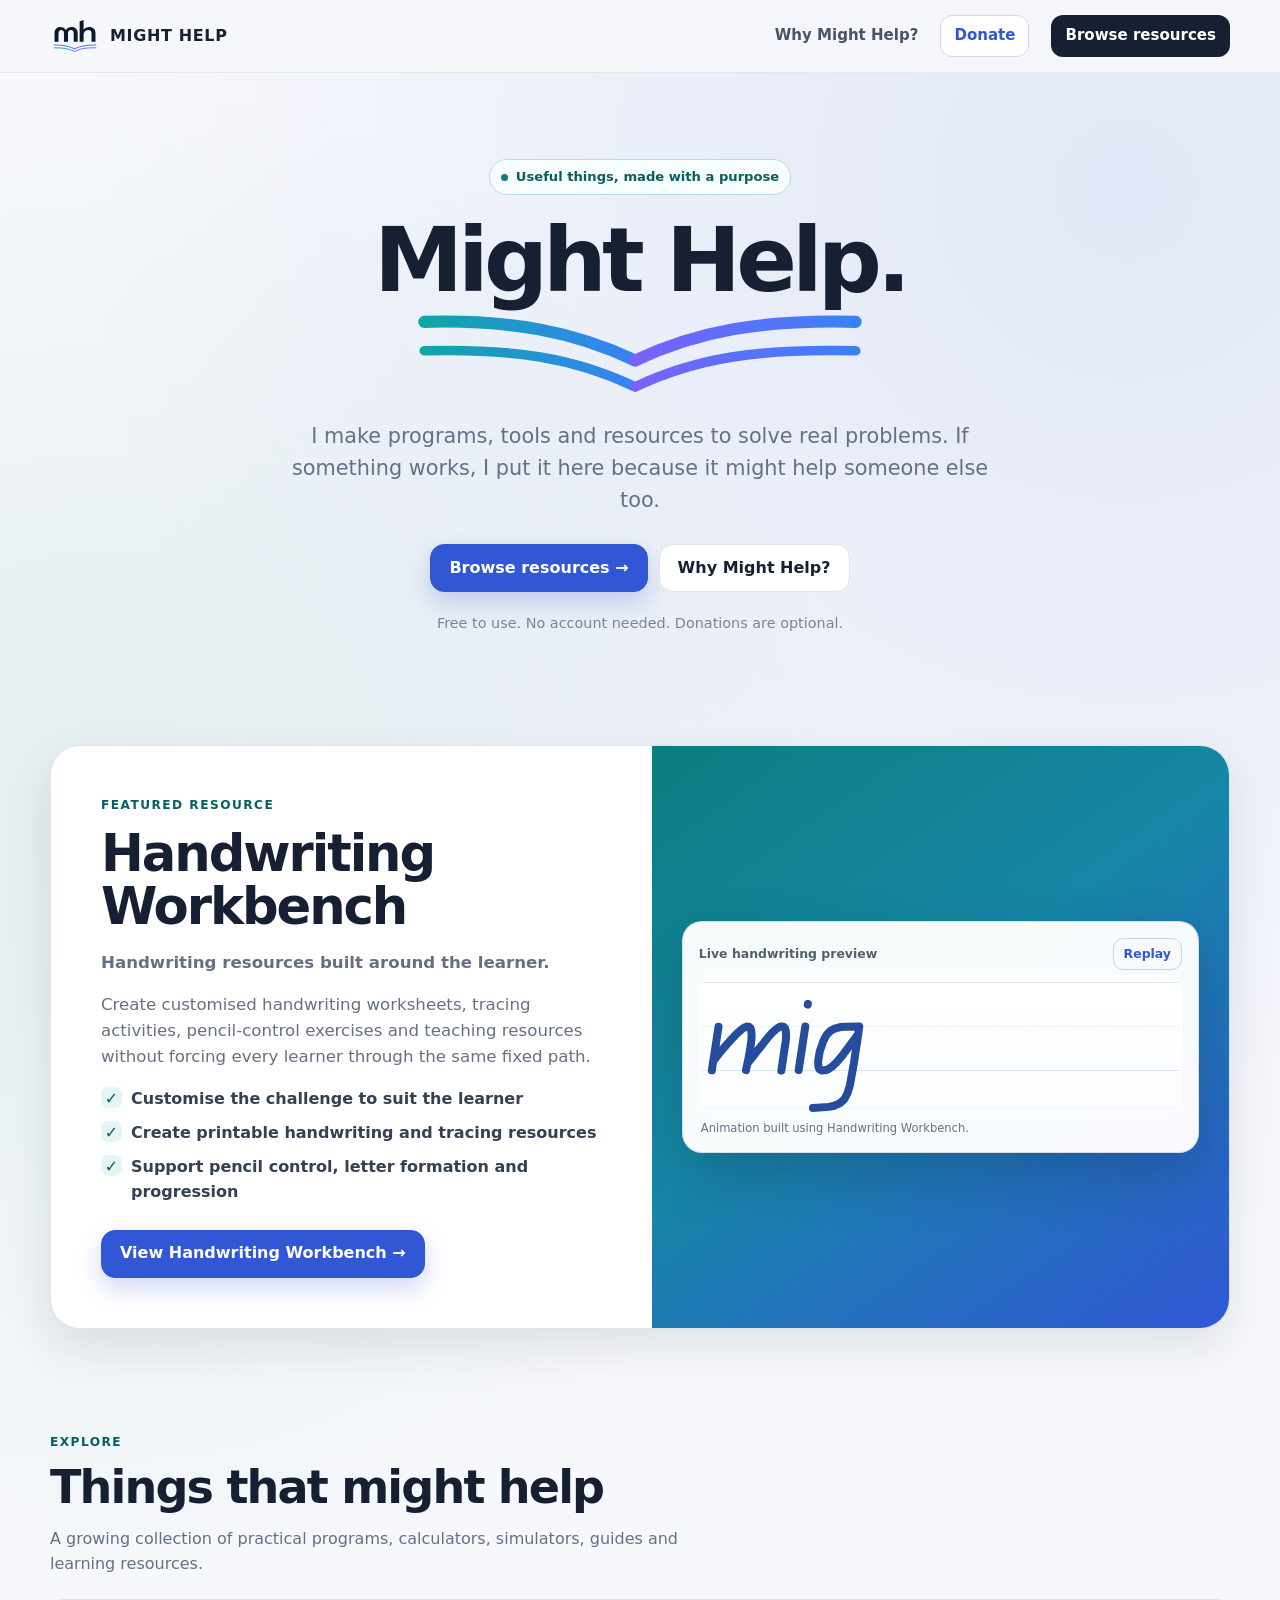
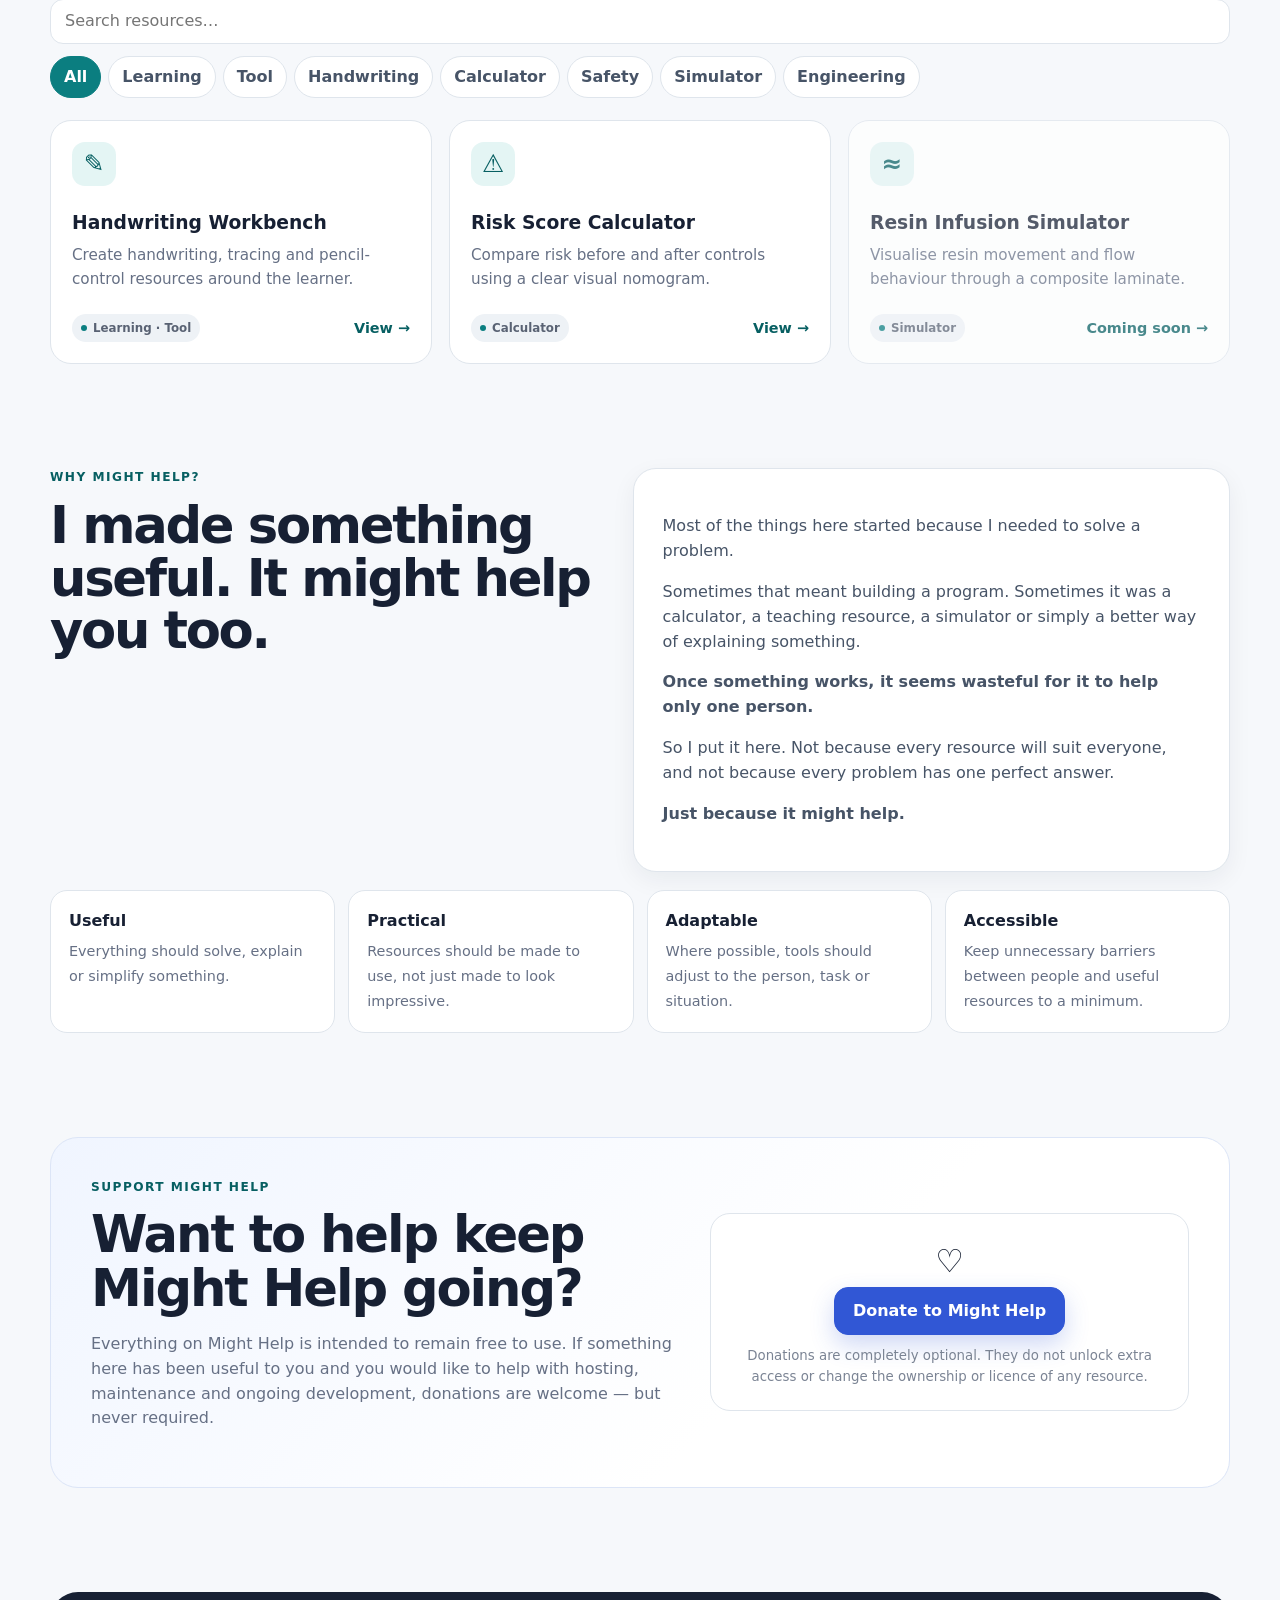
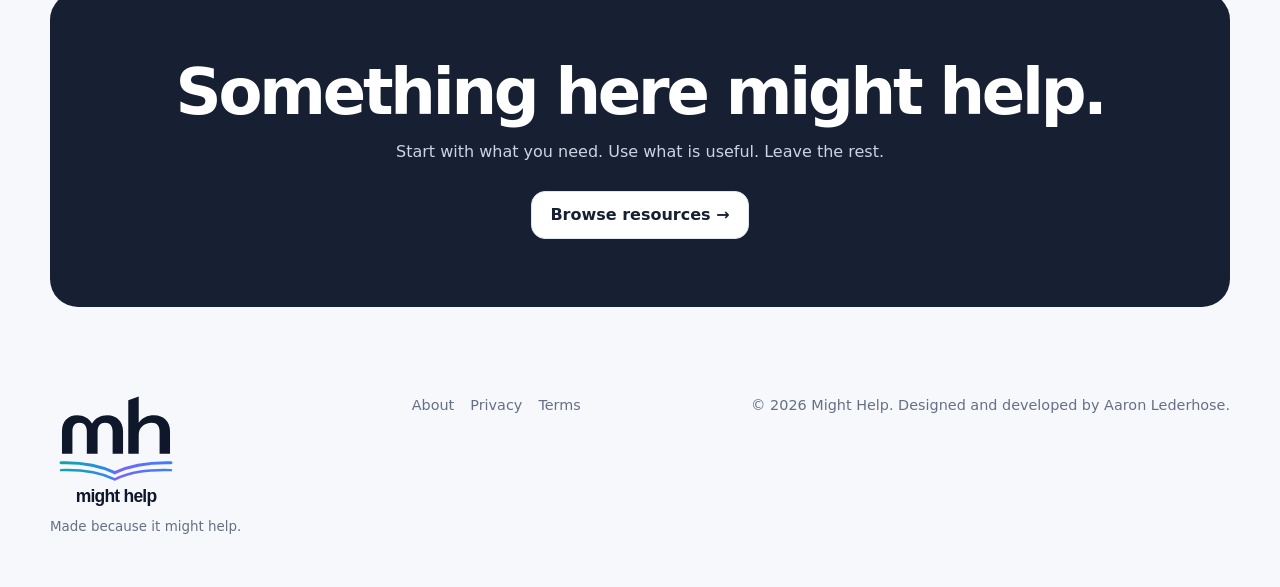
==== commit 83ed1f7a: "v1.1.4" ====
--- a/docs/index.html
+++ b/docs/index.html
@@ -43,7 +43,7 @@
         <g class="writing-paths"><path class="writing-stroke" data-writing-points="[[155.55,411.18],[102.0,758.2],[112.33,686.99],[168.7,613.08],[212.86,562.33],[248.56,521.77],[281.44,486.61],[311.51,456.87],[337.81,433.43],[361.3,417.21],[381.97,410.0],[397.0,410.9],[409.22,422.62],[415.79,445.15],[418.61,480.3],[415.79,528.07],[407.34,589.37],[393.25,665.08],[373.52,757.02],[384.79,705.02],[428.01,650.94],[468.41,597.76],[514.44,540.97],[553.9,490.5],[587.72,454.44],[615.91,428.3],[639.39,413.88],[658.18,410.0],[672.28,411.18],[682.61,422.0],[689.19,439.12],[692.01,460.75],[692.95,487.79],[691.07,518.44],[686.37,552.69],[680.73,586.04],[655.37,760.0]]" data-character-index="0" d="M 155.550 411.180 L 102.000 758.200 L 112.330 686.990 L 168.700 613.080 L 212.860 562.330 L 248.560 521.770 L 281.440 486.610 L 311.510 456.870 L 337.810 433.430 L 361.300 417.210 L 381.970 410.000 L 397.000 410.900 L 409.220 422.620 L 415.790 445.150 L 418.610 480.300 L 415.790 528.070 L 407.340 589.370 L 393.250 665.080 L 373.520 757.020 L 384.790 705.020 L 428.010 650.940 L 468.410 597.760 L 514.440 540.970 L 553.900 490.500 L 587.720 454.440 L 615.910 428.300 L 639.390 413.880 L 658.180 410.000 L 672.280 411.180 L 682.610 422.000 L 689.190 439.120 L 692.010 460.750 L 692.950 487.790 L 691.070 518.440 L 686.370 552.690 L 680.730 586.040 L 655.370 760.000"/><path class="writing-stroke" data-writing-points="[[845.56,410.0],[792.95,756.39]]" data-character-index="1" d="M 845.560 410.000 L 792.950 756.390"/><path class="writing-stroke" data-writing-points="[[865.29,235.68],[866.23,230.77]]" data-character-index="1" d="M 865.290 235.680 L 866.230 230.770"/><path class="writing-stroke" data-writing-points="[[1271.99,410.28],[1164.59,411.04],[1123.04,414.5],[1074.26,428.81],[1045.35,445.71],[1021.86,468.24],[1006.05,490.78],[987.99,528.9],[961.01,606.77],[947.86,685.19],[949.74,728.45],[959.13,750.99],[978.86,760.0],[1011.75,756.39],[1029.6,749.18],[1056.84,730.26],[1096.3,692.4],[1141.4,640.12],[1266.35,469.77],[1274.81,409.32],[1267.29,470.67],[1231.59,705.92],[1200.73,875.45],[1182.21,938.72],[1160.53,980.9],[1150.14,994.97],[1123.04,1019.13],[1077.88,1040.23],[1032.71,1049.45],[906.23,1058.24]]" data-character-index="2" d="M 1271.990 410.280 L 1164.590 411.040 L 1123.040 414.500 L 1074.260 428.810 L 1045.350 445.710 L 1021.860 468.240 L 1006.050 490.780 L 987.990 528.900 L 961.010 606.770 L 947.860 685.190 L 949.740 728.450 L 959.130 750.990 L 978.860 760.000 L 1011.750 756.390 L 1029.600 749.180 L 1056.840 730.260 L 1096.300 692.400 L 1141.400 640.120 L 1266.350 469.770 L 1274.810 409.320 L 1267.290 470.670 L 1231.590 705.920 L 1200.730 875.450 L 1182.210 938.720 L 1160.530 980.900 L 1150.140 994.970 L 1123.040 1019.130 L 1077.880 1040.230 L 1032.710 1049.450 L 906.230 1058.240"/><path class="writing-stroke" data-writing-points="[[1495.07,62.04],[1374.81,756.39],[1391.72,668.06],[1531.92,507.9],[1557.21,478.43],[1602.39,435.1],[1640.33,413.0],[1662.01,409.02],[1690.91,413.0],[1703.11,428.17],[1707.18,442.03],[1710.79,469.77],[1708.98,490.57],[1659.48,757.3]]" data-character-index="3" d="M 1495.070 62.040 L 1374.810 756.390 L 1391.720 668.060 L 1531.920 507.900 L 1557.210 478.430 L 1602.390 435.100 L 1640.330 413.000 L 1662.010 409.020 L 1690.910 413.000 L 1703.110 428.170 L 1707.180 442.030 L 1710.790 469.770 L 1708.980 490.570 L 1659.480 757.300"/><path class="writing-stroke" data-writing-points="[[1960.75,160.82],[1852.34,757.3]]" data-character-index="4" d="M 1960.750 160.820 L 1852.340 757.300"/><path class="writing-stroke" data-writing-points="[[1810.79,378.91],[2034.82,378.91]]" data-character-index="4" d="M 1810.790 378.910 L 2034.820 378.910"/><path class="writing-stroke" data-writing-points="[[2515.08,62.04],[2394.82,756.39],[2411.73,668.06],[2551.93,507.9],[2577.22,478.43],[2622.4,435.1],[2660.34,413.0],[2682.02,409.02],[2710.92,413.0],[2723.12,428.17],[2727.19,442.03],[2730.8,469.77],[2728.99,490.57],[2679.49,757.3]]" data-character-index="6" d="M 2515.080 62.040 L 2394.820 756.390 L 2411.730 668.060 L 2551.930 507.900 L 2577.220 478.430 L 2622.400 435.100 L 2660.340 413.000 L 2682.020 409.020 L 2710.920 413.000 L 2723.120 428.170 L 2727.190 442.030 L 2730.800 469.770 L 2728.990 490.570 L 2679.490 757.300"/><path class="writing-stroke" data-writing-points="[[2847.71,604.97],[2932.7,576.11],[2985.09,546.64],[3048.33,503.74],[3073.17,474.27],[3080.85,441.34],[3075.44,425.74],[3064.59,417.51],[3046.53,411.87],[2994.13,411.87],[2959.8,422.71],[2921.86,446.54],[2891.6,486.41],[2864.5,541.87],[2846.77,604.97],[2830.8,684.29],[2831.74,703.22],[2844.89,737.47],[2858.99,750.99],[2872.14,756.39],[2917.23,760.0],[2958.57,750.99],[3001.79,725.75],[3042.19,684.29]]" data-character-index="7" d="M 2847.710 604.970 L 2932.700 576.110 L 2985.090 546.640 L 3048.330 503.740 L 3073.170 474.270 L 3080.850 441.340 L 3075.440 425.740 L 3064.590 417.510 L 3046.530 411.870 L 2994.130 411.870 L 2959.800 422.710 L 2921.860 446.540 L 2891.600 486.410 L 2864.500 541.870 L 2846.770 604.970 L 2830.800 684.290 L 2831.740 703.220 L 2844.890 737.470 L 2858.990 750.990 L 2872.140 756.390 L 2917.230 760.000 L 2958.570 750.990 L 3001.790 725.750 L 3042.190 684.290"/><path class="writing-stroke" data-writing-points="[[3279.5,60.0],[3180.85,757.3]]" data-character-index="8" d="M 3279.500 60.000 L 3180.850 757.300"/><path class="writing-stroke" data-writing-points="[[3476.27,410.48],[3379.5,1060.0]]" data-character-index="9" d="M 3476.270 410.480 L 3379.500 1060.000"/><path class="writing-stroke" data-writing-points="[[3436.81,679.78],[3487.54,609.34],[3524.18,563.51],[3571.16,508.52],[3596.52,481.48],[3650.08,432.81],[3677.32,415.69],[3702.69,410.28],[3720.54,410.28],[3737.45,416.59],[3744.03,427.4],[3749.66,451.74],[3743.09,557.2],[3723.36,632.01],[3701.75,673.47],[3685.78,694.2],[3658.53,720.34],[3640.68,732.06],[3620.95,742.87],[3586.19,753.69],[3513.85,760.0],[3426.48,760.0]]" data-character-index="9" d="M 3436.810 679.780 L 3487.540 609.340 L 3524.180 563.510 L 3571.160 508.520 L 3596.520 481.480 L 3650.080 432.810 L 3677.320 415.690 L 3702.690 410.280 L 3720.540 410.280 L 3737.450 416.590 L 3744.030 427.400 L 3749.660 451.740 L 3743.090 557.200 L 3723.360 632.010 L 3701.750 673.470 L 3685.780 694.200 L 3658.530 720.340 L 3640.680 732.060 L 3620.950 742.870 L 3586.190 753.690 L 3513.850 760.000 L 3426.480 760.000"/></g>
         <g class="writing-pen" data-writing-pen aria-hidden="true"><circle class="writing-pen-halo" r="11"/><circle class="writing-pen-dot" r="7"/><line class="writing-pen-nib" x1="-23" y1="-23" x2="-4" y2="-4"/></g>
       </svg>
-      <p>Uses Workbench's authored QLD Beginner stroke order in a 5–6 second presentation loop.</p>
+      <p>Animation built using Handwriting Workbench.</p>
     </div></div></article></div></section><section id="resources"><div class="container"><div class="heading"><div class="kicker">Explore</div><h2>Things that might help</h2><p>A growing collection of practical programs, calculators, simulators, guides and learning resources.</p></div><div class="tools"><input class="search" id="resourceSearch" type="search" placeholder="Search resources…" aria-label="Search resources"><div class="filters" id="filters"><button class="filter active" type="button" data-filter="all">All</button><button class="filter" type="button" data-filter="learning">Learning</button><button class="filter" type="button" data-filter="tool">Tool</button><button class="filter" type="button" data-filter="handwriting">Handwriting</button><button class="filter" type="button" data-filter="calculator">Calculator</button><button class="filter" type="button" data-filter="safety">Safety</button><button class="filter" type="button" data-filter="simulator">Simulator</button><button class="filter" type="button" data-filter="engineering">Engineering</button></div></div><div class="grid" id="resourceGrid"><a class="card" href="handwriting-workbench/" aria-label="Open Handwriting Workbench" data-tags="learning|tool|handwriting" data-search="handwriting workbench handwriting resources built around the learner. create customised handwriting worksheets, tracing activities, pencil-control exercises and teaching resources without forcing every learner through the same fixed path. create handwriting, tracing and pencil-control resources around the learner. handwriting worksheet generator tracing pencil control teacher letter formation joined writing cursive handwriting worksheets learning tool handwriting"><div class="icon" aria-hidden="true">✎</div><h3>Handwriting Workbench</h3><p>Create handwriting, tracing and pencil-control resources around the learner.</p><div class="cardbottom"><span class="tag">Learning · Tool</span><span class="open">View →</span></div></a><a class="card" href="risk-score-calculator/" aria-label="Open Risk Score Calculator" data-tags="calculator|safety" data-search="risk score calculator compare risk before and after controls. compare fine-kinney style risk scores before and after controls, then explore how expected risk reduction and correction cost affect the control justification. compare risk before and after controls using a clear visual nomogram. risk score safety workplace whs controls fine kinney calculator nomogram cost justification calculator safety"><div class="icon" aria-hidden="true">⚠︎</div><h3>Risk Score Calculator</h3><p>Compare risk before and after controls using a clear visual nomogram.</p><div class="cardbottom"><span class="tag">Calculator</span><span class="open">View →</span></div></a><a class="card coming" href="resin-infusion-simulator/" aria-label="Open Resin Infusion Simulator" data-tags="simulator|engineering" data-search="resin infusion simulator visualise composite resin flow. visualise resin movement and flow behaviour through a composite laminate. visualise resin movement and flow behaviour through a composite laminate. resin infusion composites flow manufacturing simulator simulator engineering"><div class="icon" aria-hidden="true">≈</div><h3>Resin Infusion Simulator</h3><p>Visualise resin movement and flow behaviour through a composite laminate.</p><div class="cardbottom"><span class="tag">Simulator</span><span class="open">Coming soon →</span></div></a></div><div class="empty" id="emptyState">Nothing matches that search yet.</div></div></section><section id="about"><div class="container"><div class="why"><div><div class="kicker">Why Might Help?</div><h2>I made something useful. It might help you too.</h2></div><div class="aboutcopy"><p>Most of the things here started because I needed to solve a problem.</p><p>Sometimes that meant building a program. Sometimes it was a calculator, a teaching resource, a simulator or simply a better way of explaining something.</p><p><strong>Once something works, it seems wasteful for it to help only one person.</strong></p><p>So I put it here. Not because every resource will suit everyone, and not because every problem has one perfect answer.</p><p><strong>Just because it might help.</strong></p></div></div><div class="principles"><div class="principle"><strong>Useful</strong><span>Everything should solve, explain or simplify something.</span></div><div class="principle"><strong>Practical</strong><span>Resources should be made to use, not just made to look impressive.</span></div><div class="principle"><strong>Adaptable</strong><span>Where possible, tools should adjust to the person, task or situation.</span></div><div class="principle"><strong>Accessible</strong><span>Keep unnecessary barriers between people and useful resources to a minimum.</span></div></div></div></section><section><div class="container"><div class="donate" id="donate"><div><div class="kicker">Support Might Help</div><h2>Want to help keep Might Help going?</h2><p>Everything on Might Help is intended to remain free to use. If something here has been useful to you and you would like to help with hosting, maintenance and ongoing development, donations are welcome — but never required.</p></div><div class="donatebox"><div class="heart">♡</div><a class="btn primary" href="#">Donate to Might Help</a><small>Donations are completely optional. They do not unlock extra access or change the ownership or licence of any resource.</small></div></div></div></section><section><div class="container"><div class="cta"><h2>Something here might help.</h2><p>Start with what you need. Use what is useful. Leave the rest.</p><a class="btn" href="#resources">Browse resources →</a></div></div></section></main><footer><div class="container"><div class="footer"><div class="footer-brand-lockup"><svg class="brand-svg-full" viewBox="0 -20 430 380" xmlns="http://www.w3.org/2000/svg" role="img" aria-label="Might Help">
       <defs>
         <linearGradient id="mh-footer-left-page" x1="0%" y1="0%" x2="100%" y2="0%"><stop offset="0%" stop-color="#0ea6a8"/><stop offset="100%" stop-color="#3882f6"/></linearGradient>
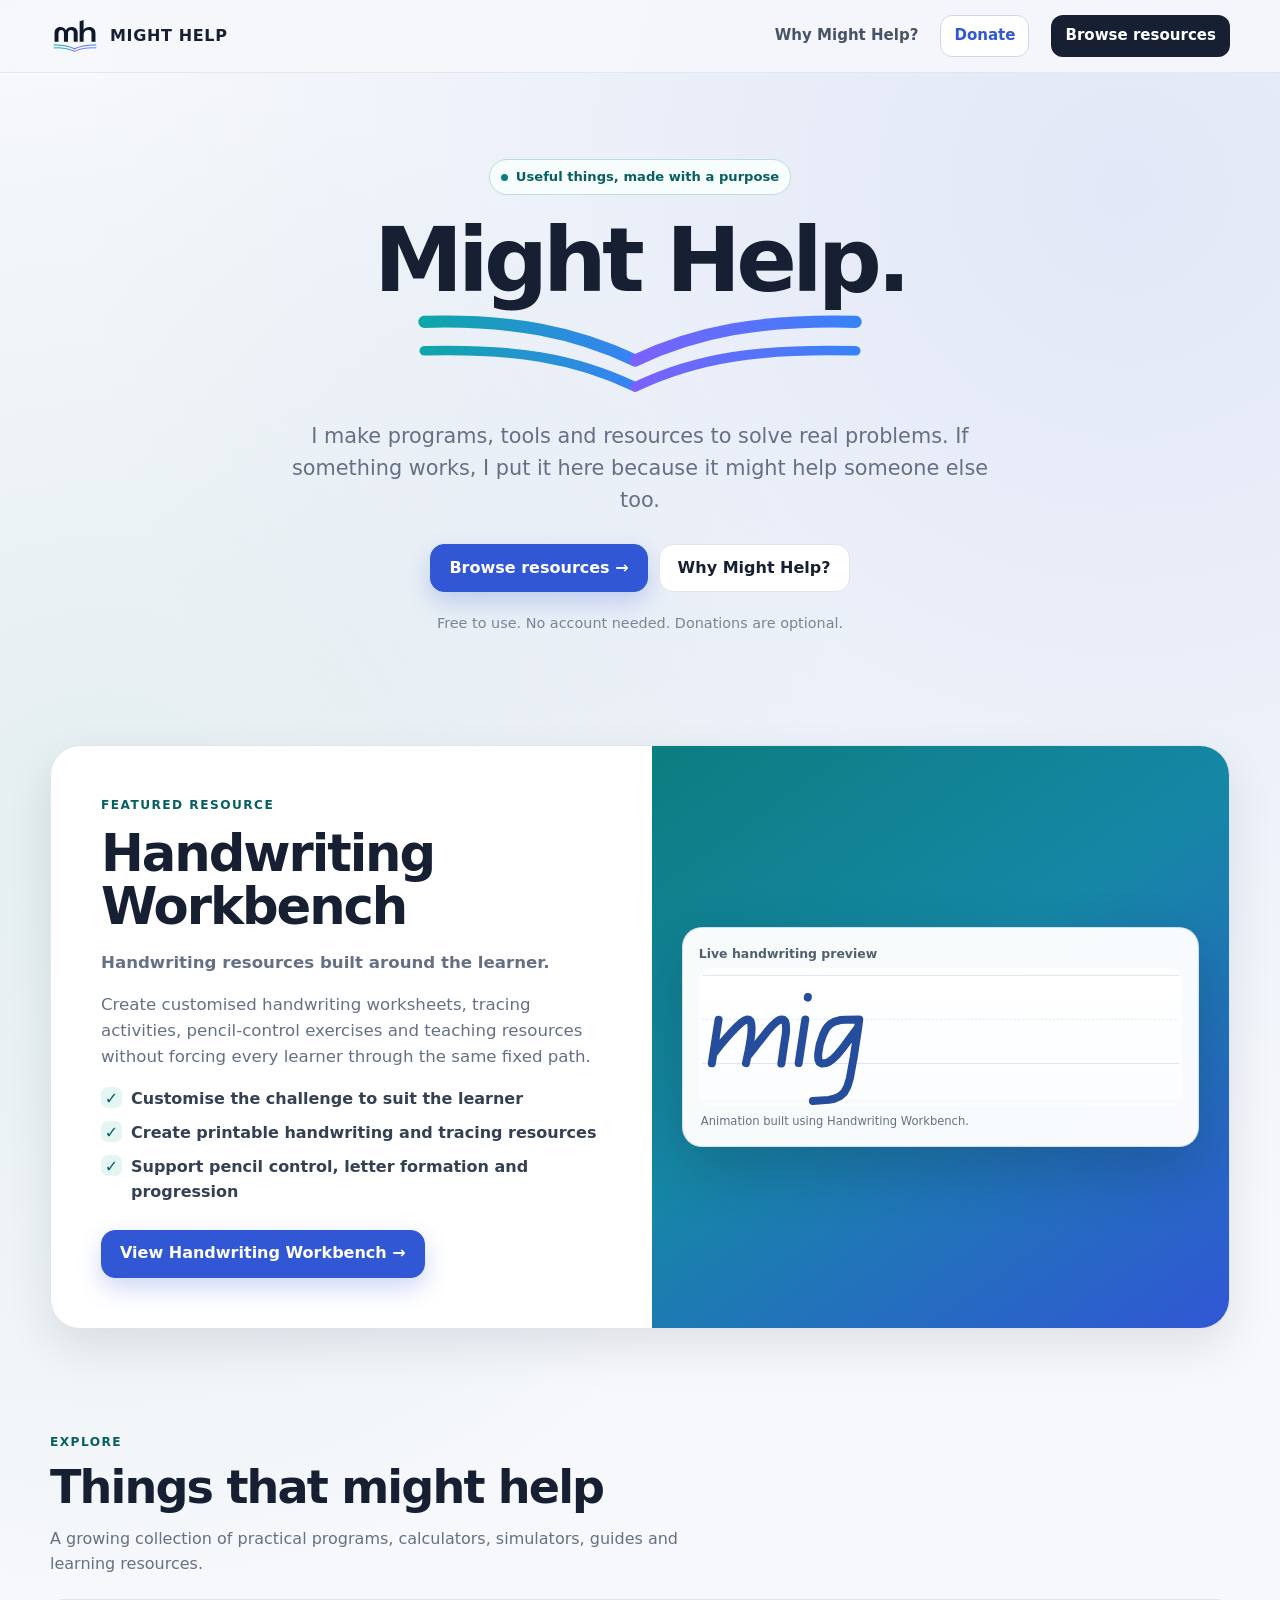
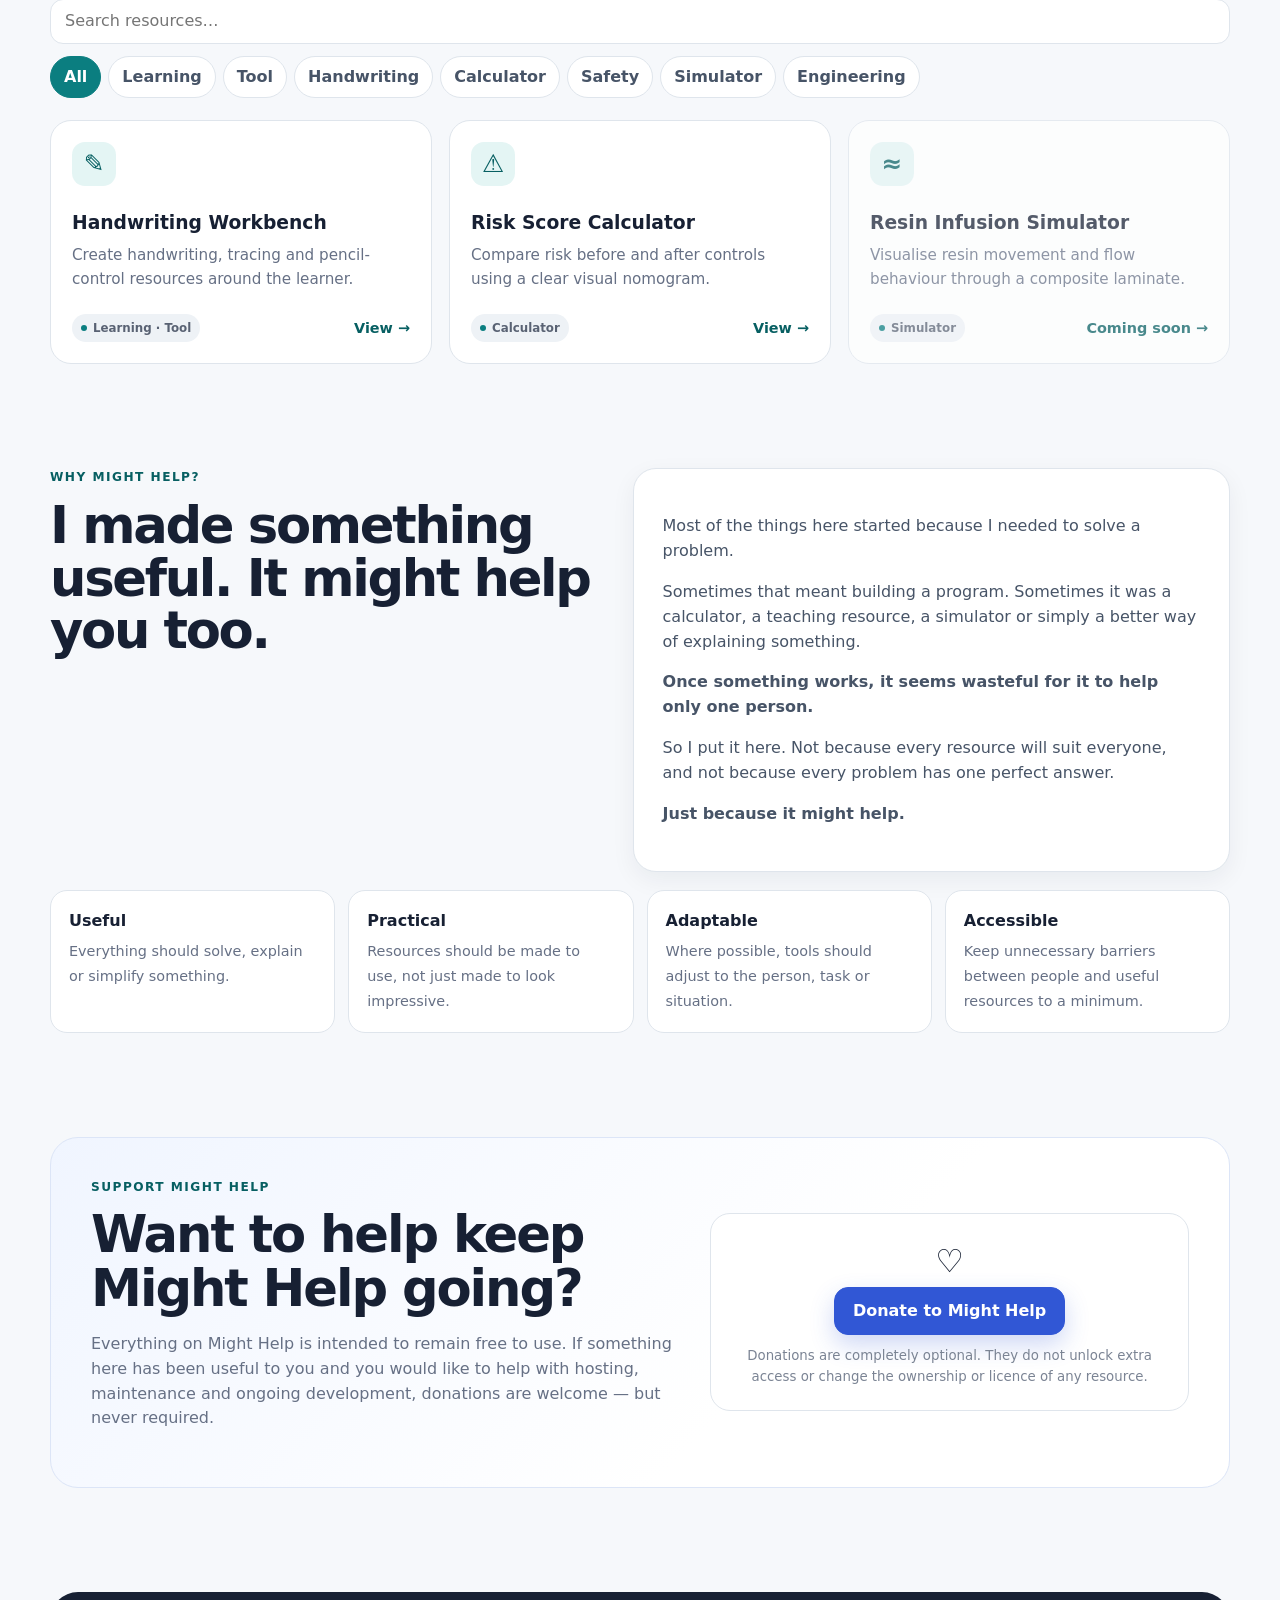
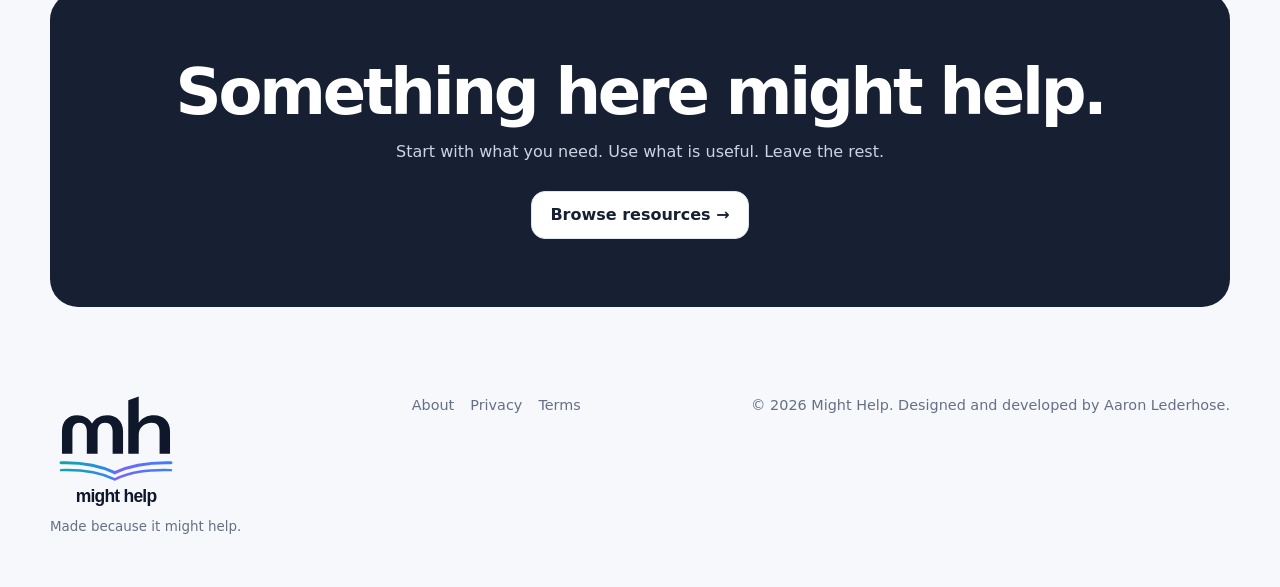
==== commit 75faa92d: "v1.1.5" ====
--- a/docs/index.html
+++ b/docs/index.html
@@ -35,7 +35,7 @@
       <path d="M36 228 C109 226 161 234 211 258" fill="none" stroke="url(#mh-book-left-page)" stroke-width="8" stroke-linecap="round"/>
       <path d="M211 258 C261 234 313 226 394 228" fill="none" stroke="url(#mh-book-right-page)" stroke-width="8" stroke-linecap="round"/>
     </svg></div><p class="lead">I make programs, tools and resources to solve real problems. If something works, I put it here because it might help someone else too.</p><div class="actions"><a class="btn primary" href="#resources">Browse resources →</a><a class="btn" href="#about">Why Might Help?</a></div><div class="note">Free to use. No account needed. Donations are optional.</div></div></section><section id="featured"><div class="container"><article class="featured"><div class="featurecopy"><div class="kicker">Featured resource</div><h2>Handwriting Workbench</h2><p><strong>Handwriting resources built around the learner.</strong></p><p>Create customised handwriting worksheets, tracing activities, pencil-control exercises and teaching resources without forcing every learner through the same fixed path.</p><div class="bullets"><div class="bullet"><span class="tick">✓</span><span>Customise the challenge to suit the learner</span></div><div class="bullet"><span class="tick">✓</span><span>Create printable handwriting and tracing resources</span></div><div class="bullet"><span class="tick">✓</span><span>Support pencil control, letter formation and progression</span></div></div><a class="btn primary" href="handwriting-workbench/">View Handwriting Workbench →</a></div><div class="visual" aria-label="Handwriting Workbench preview"><div class="writing-demo" data-writing-demo data-writing-autoplay>
-      <div class="writing-demo-toolbar"><span>Live handwriting preview</span><button type="button" data-writing-replay>Replay</button></div>
+      <div class="writing-demo-toolbar"><span>Live handwriting preview</span></div>
       <svg class="writing-demo-svg" viewBox="0 0 3845 1100" role="img" aria-labelledby="featured-handwriting-title featured-handwriting-desc">
         <title id="featured-handwriting-title">Animated handwriting of the words might help</title>
         <desc id="featured-handwriting-desc">The words might help are drawn stroke by stroke using the authored QLD Beginner centreline order, then fade and replay automatically.</desc>
--- a/docs/assets/css/site.css
+++ b/docs/assets/css/site.css
@@ -150,9 +150,7 @@
 }
 /* Handwriting animation generated from Handwriting Workbench centreline data */
 .writing-demo{width:min(100%,680px);padding:16px;border:1px solid rgba(210,221,232,.92);border-radius:20px;background:rgba(255,255,255,.97);box-shadow:0 22px 55px rgba(15,23,42,.22)}
-.writing-demo-toolbar{display:flex;align-items:center;justify-content:space-between;gap:12px;margin-bottom:5px;color:#52606d;font-size:.78rem;font-weight:850}
-.writing-demo-toolbar button{min-height:32px;padding:5px 10px;border:1px solid #c8d5e2;border-radius:10px;background:#f8fafc;color:#3157d5;font-weight:850}
-.writing-demo-toolbar button:disabled{cursor:wait;opacity:.62}
+.writing-demo-toolbar{display:flex;align-items:center;justify-content:flex-start;gap:12px;margin-bottom:5px;color:#52606d;font-size:.78rem;font-weight:850}
 .writing-demo-svg{display:block;width:100%;height:auto;border-radius:13px;background:linear-gradient(180deg,#fff,#fbfdff)}
 .writing-guides line{stroke:#79a7e4;stroke-width:4;opacity:.55}
 .writing-guides .middle{stroke-dasharray:18 13;opacity:.43}
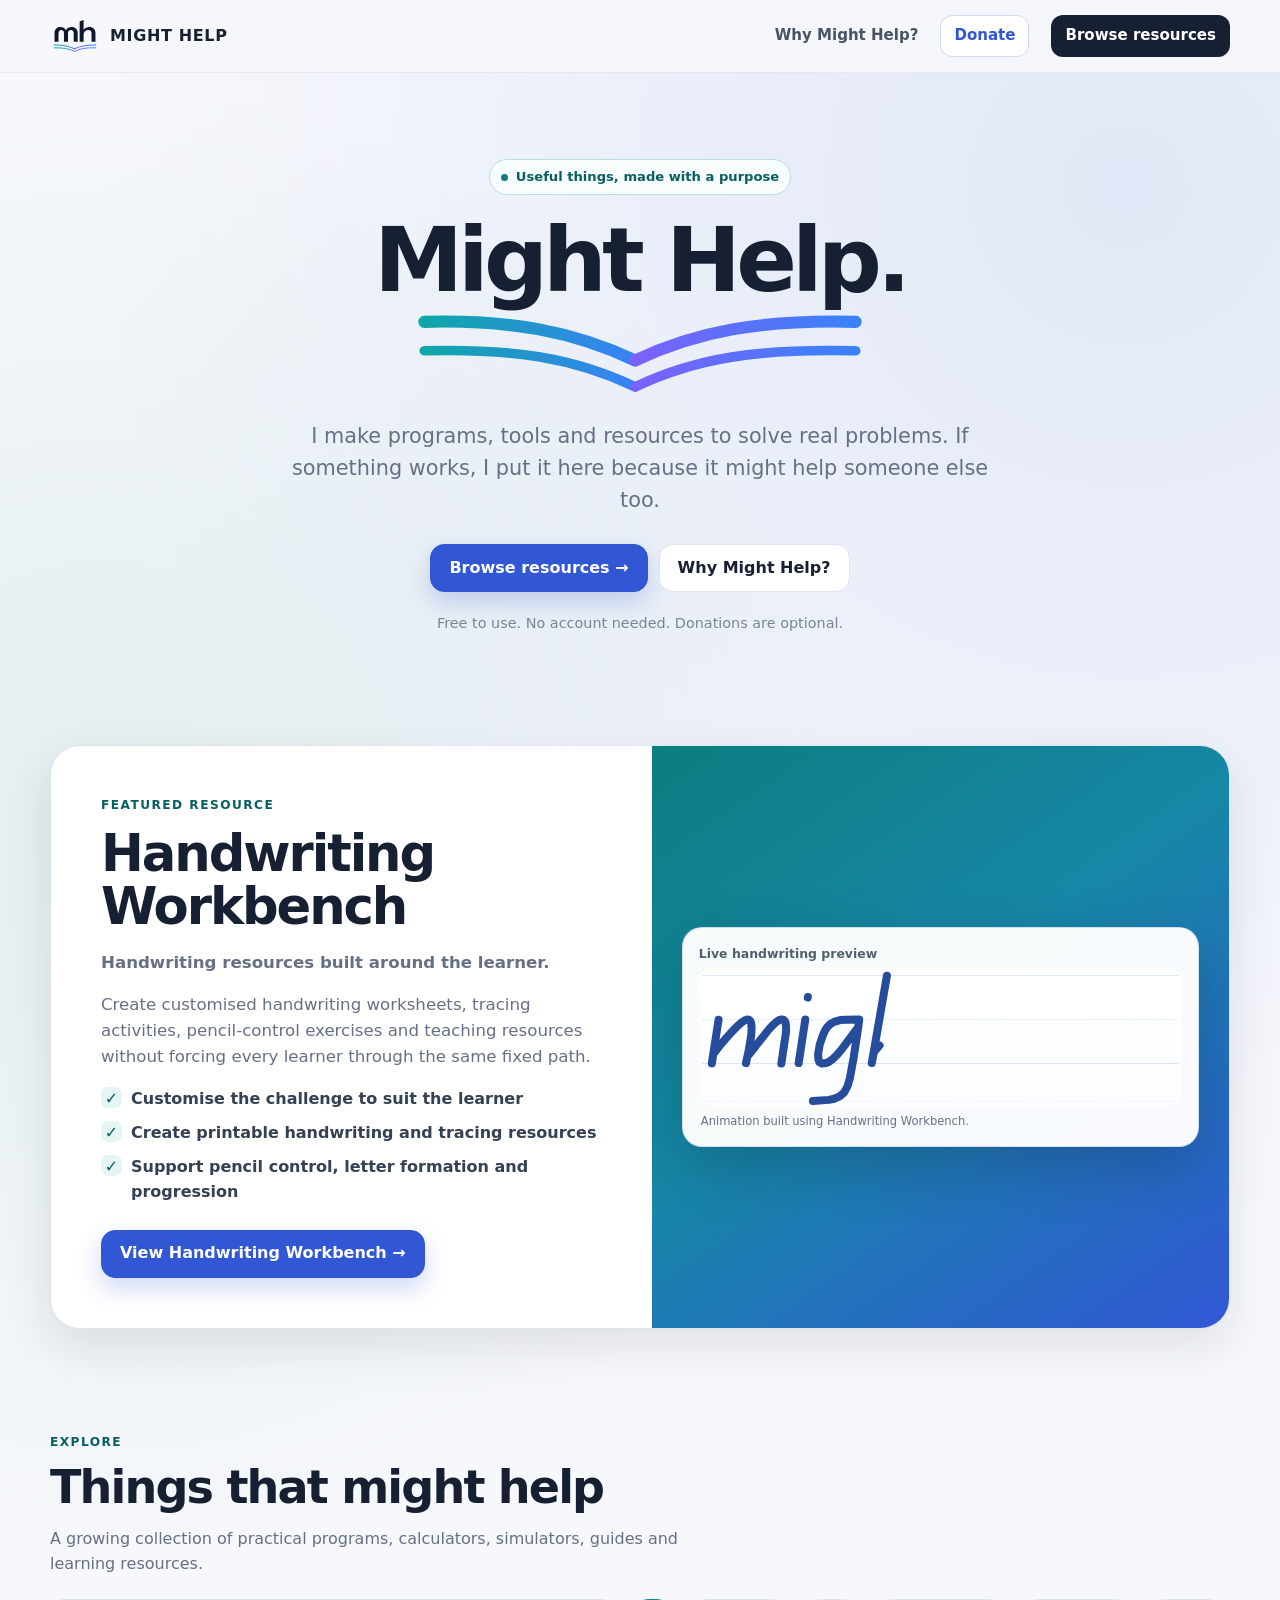
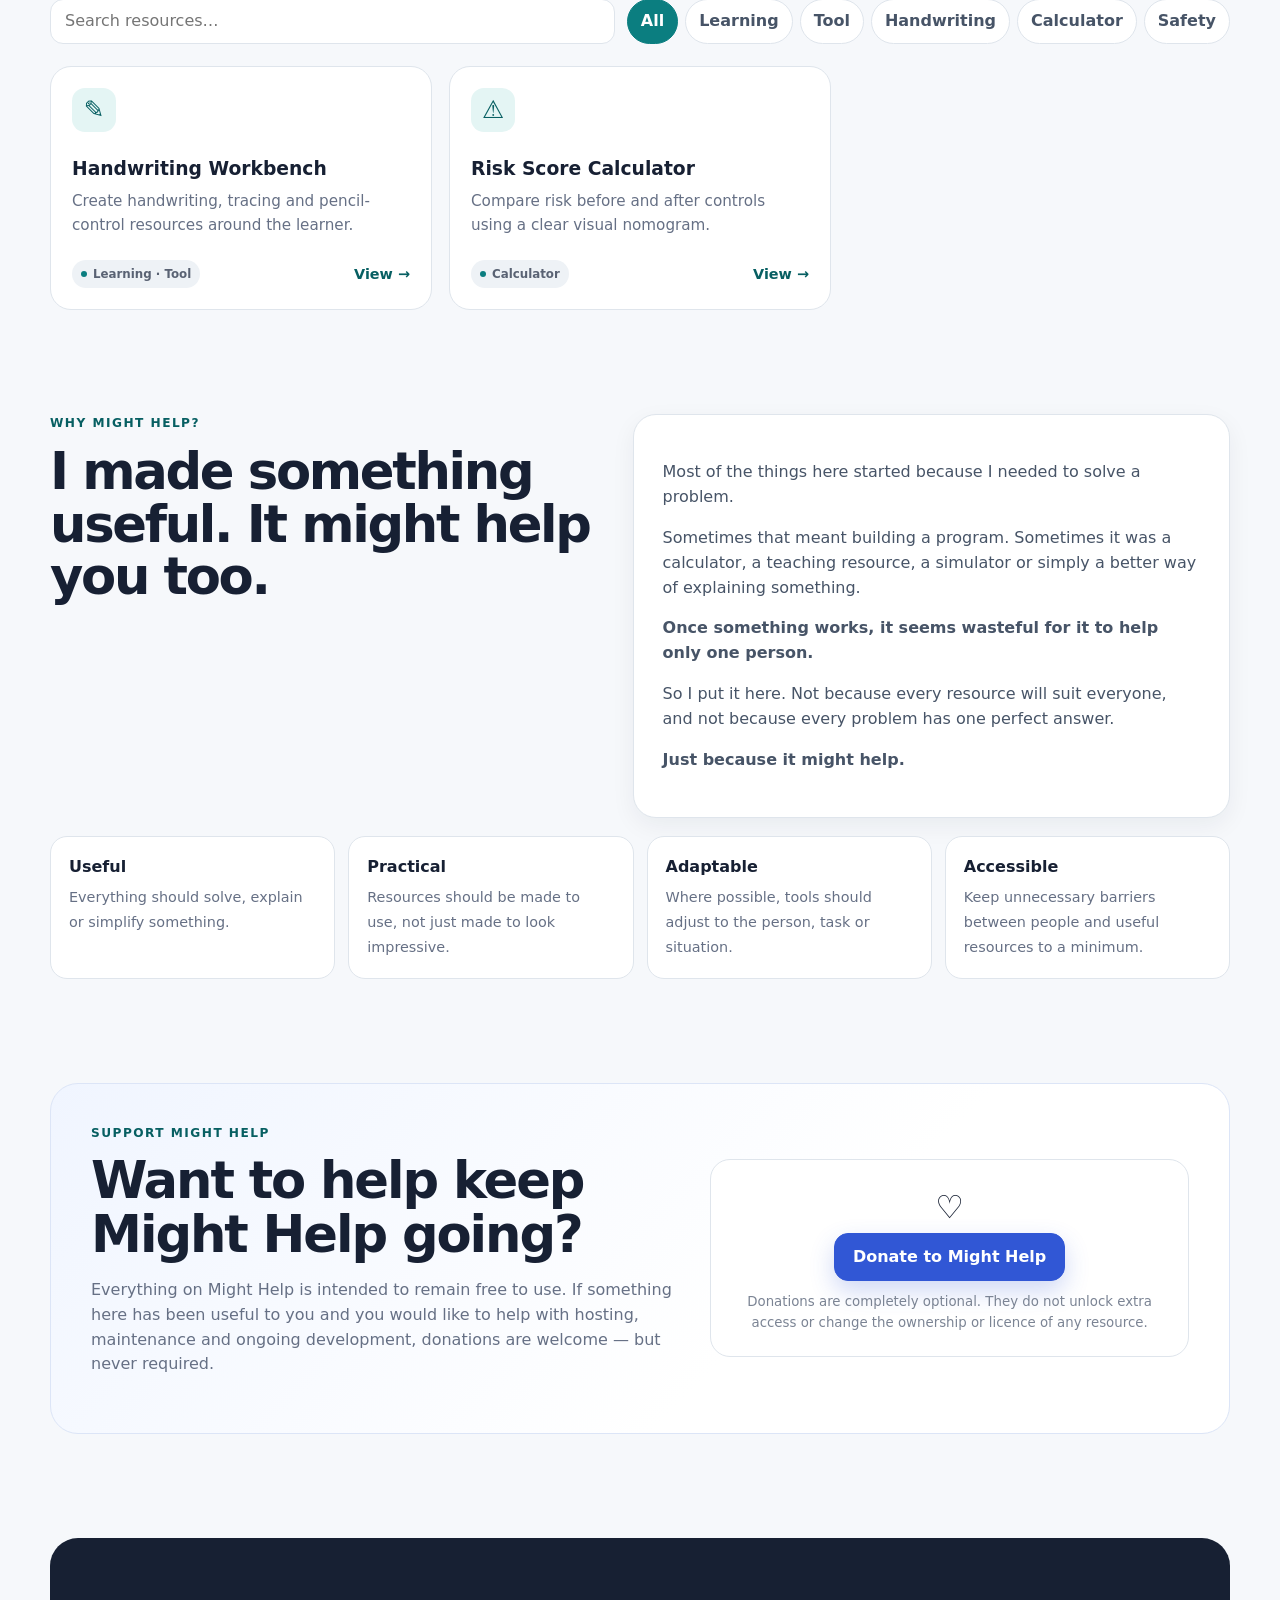
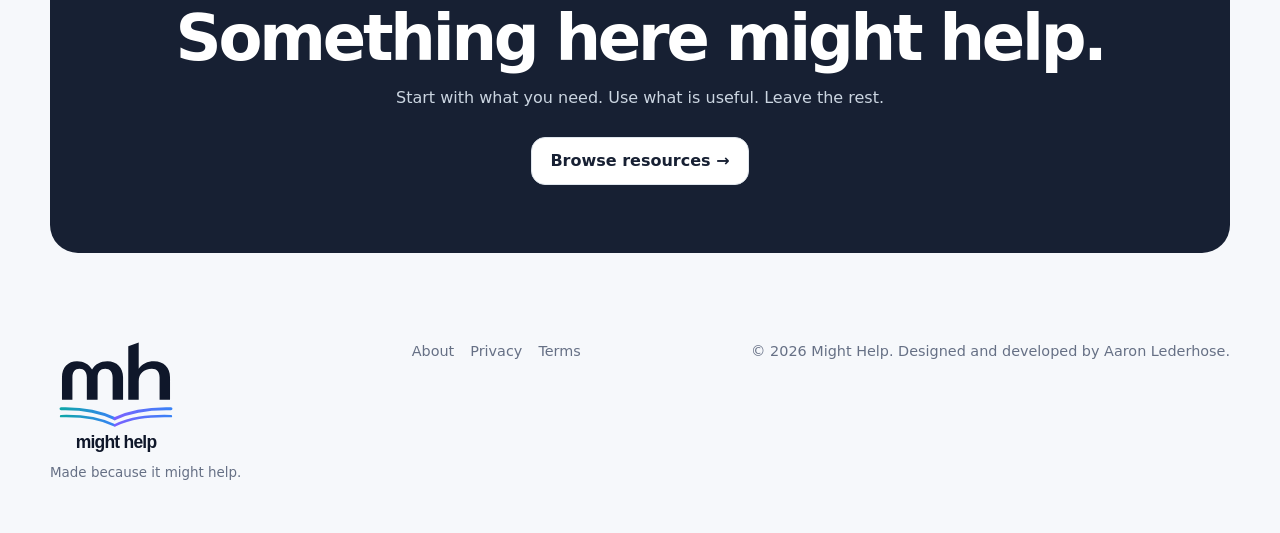
==== commit 728a3971: "v1.1.6" ====
--- a/docs/index.html
+++ b/docs/index.html
@@ -44,7 +44,7 @@
         <g class="writing-pen" data-writing-pen aria-hidden="true"><circle class="writing-pen-halo" r="11"/><circle class="writing-pen-dot" r="7"/><line class="writing-pen-nib" x1="-23" y1="-23" x2="-4" y2="-4"/></g>
       </svg>
       <p>Animation built using Handwriting Workbench.</p>
-    </div></div></article></div></section><section id="resources"><div class="container"><div class="heading"><div class="kicker">Explore</div><h2>Things that might help</h2><p>A growing collection of practical programs, calculators, simulators, guides and learning resources.</p></div><div class="tools"><input class="search" id="resourceSearch" type="search" placeholder="Search resources…" aria-label="Search resources"><div class="filters" id="filters"><button class="filter active" type="button" data-filter="all">All</button><button class="filter" type="button" data-filter="learning">Learning</button><button class="filter" type="button" data-filter="tool">Tool</button><button class="filter" type="button" data-filter="handwriting">Handwriting</button><button class="filter" type="button" data-filter="calculator">Calculator</button><button class="filter" type="button" data-filter="safety">Safety</button><button class="filter" type="button" data-filter="simulator">Simulator</button><button class="filter" type="button" data-filter="engineering">Engineering</button></div></div><div class="grid" id="resourceGrid"><a class="card" href="handwriting-workbench/" aria-label="Open Handwriting Workbench" data-tags="learning|tool|handwriting" data-search="handwriting workbench handwriting resources built around the learner. create customised handwriting worksheets, tracing activities, pencil-control exercises and teaching resources without forcing every learner through the same fixed path. create handwriting, tracing and pencil-control resources around the learner. handwriting worksheet generator tracing pencil control teacher letter formation joined writing cursive handwriting worksheets learning tool handwriting"><div class="icon" aria-hidden="true">✎</div><h3>Handwriting Workbench</h3><p>Create handwriting, tracing and pencil-control resources around the learner.</p><div class="cardbottom"><span class="tag">Learning · Tool</span><span class="open">View →</span></div></a><a class="card" href="risk-score-calculator/" aria-label="Open Risk Score Calculator" data-tags="calculator|safety" data-search="risk score calculator compare risk before and after controls. compare fine-kinney style risk scores before and after controls, then explore how expected risk reduction and correction cost affect the control justification. compare risk before and after controls using a clear visual nomogram. risk score safety workplace whs controls fine kinney calculator nomogram cost justification calculator safety"><div class="icon" aria-hidden="true">⚠︎</div><h3>Risk Score Calculator</h3><p>Compare risk before and after controls using a clear visual nomogram.</p><div class="cardbottom"><span class="tag">Calculator</span><span class="open">View →</span></div></a><a class="card coming" href="resin-infusion-simulator/" aria-label="Open Resin Infusion Simulator" data-tags="simulator|engineering" data-search="resin infusion simulator visualise composite resin flow. visualise resin movement and flow behaviour through a composite laminate. visualise resin movement and flow behaviour through a composite laminate. resin infusion composites flow manufacturing simulator simulator engineering"><div class="icon" aria-hidden="true">≈</div><h3>Resin Infusion Simulator</h3><p>Visualise resin movement and flow behaviour through a composite laminate.</p><div class="cardbottom"><span class="tag">Simulator</span><span class="open">Coming soon →</span></div></a></div><div class="empty" id="emptyState">Nothing matches that search yet.</div></div></section><section id="about"><div class="container"><div class="why"><div><div class="kicker">Why Might Help?</div><h2>I made something useful. It might help you too.</h2></div><div class="aboutcopy"><p>Most of the things here started because I needed to solve a problem.</p><p>Sometimes that meant building a program. Sometimes it was a calculator, a teaching resource, a simulator or simply a better way of explaining something.</p><p><strong>Once something works, it seems wasteful for it to help only one person.</strong></p><p>So I put it here. Not because every resource will suit everyone, and not because every problem has one perfect answer.</p><p><strong>Just because it might help.</strong></p></div></div><div class="principles"><div class="principle"><strong>Useful</strong><span>Everything should solve, explain or simplify something.</span></div><div class="principle"><strong>Practical</strong><span>Resources should be made to use, not just made to look impressive.</span></div><div class="principle"><strong>Adaptable</strong><span>Where possible, tools should adjust to the person, task or situation.</span></div><div class="principle"><strong>Accessible</strong><span>Keep unnecessary barriers between people and useful resources to a minimum.</span></div></div></div></section><section><div class="container"><div class="donate" id="donate"><div><div class="kicker">Support Might Help</div><h2>Want to help keep Might Help going?</h2><p>Everything on Might Help is intended to remain free to use. If something here has been useful to you and you would like to help with hosting, maintenance and ongoing development, donations are welcome — but never required.</p></div><div class="donatebox"><div class="heart">♡</div><a class="btn primary" href="#">Donate to Might Help</a><small>Donations are completely optional. They do not unlock extra access or change the ownership or licence of any resource.</small></div></div></div></section><section><div class="container"><div class="cta"><h2>Something here might help.</h2><p>Start with what you need. Use what is useful. Leave the rest.</p><a class="btn" href="#resources">Browse resources →</a></div></div></section></main><footer><div class="container"><div class="footer"><div class="footer-brand-lockup"><svg class="brand-svg-full" viewBox="0 -20 430 380" xmlns="http://www.w3.org/2000/svg" role="img" aria-label="Might Help">
+    </div></div></article></div></section><section id="resources"><div class="container"><div class="heading"><div class="kicker">Explore</div><h2>Things that might help</h2><p>A growing collection of practical programs, calculators, simulators, guides and learning resources.</p></div><div class="tools"><input class="search" id="resourceSearch" type="search" placeholder="Search resources…" aria-label="Search resources"><div class="filters" id="filters"><button class="filter active" type="button" data-filter="all">All</button><button class="filter" type="button" data-filter="learning">Learning</button><button class="filter" type="button" data-filter="tool">Tool</button><button class="filter" type="button" data-filter="handwriting">Handwriting</button><button class="filter" type="button" data-filter="calculator">Calculator</button><button class="filter" type="button" data-filter="safety">Safety</button></div></div><div class="grid" id="resourceGrid"><a class="card" href="handwriting-workbench/" aria-label="Open Handwriting Workbench" data-tags="learning|tool|handwriting" data-search="handwriting workbench handwriting resources built around the learner. create customised handwriting worksheets, tracing activities, pencil-control exercises and teaching resources without forcing every learner through the same fixed path. create handwriting, tracing and pencil-control resources around the learner. handwriting worksheet generator tracing pencil control teacher letter formation joined writing cursive handwriting worksheets learning tool handwriting"><div class="icon" aria-hidden="true">✎</div><h3>Handwriting Workbench</h3><p>Create handwriting, tracing and pencil-control resources around the learner.</p><div class="cardbottom"><span class="tag">Learning · Tool</span><span class="open">View →</span></div></a><a class="card" href="risk-score-calculator/" aria-label="Open Risk Score Calculator" data-tags="calculator|safety" data-search="risk score calculator compare risk before and after controls. compare fine-kinney style risk scores before and after controls, then explore how expected risk reduction and correction cost affect the control justification. compare risk before and after controls using a clear visual nomogram. risk score safety workplace whs controls fine kinney calculator nomogram cost justification calculator safety"><div class="icon" aria-hidden="true">⚠︎</div><h3>Risk Score Calculator</h3><p>Compare risk before and after controls using a clear visual nomogram.</p><div class="cardbottom"><span class="tag">Calculator</span><span class="open">View →</span></div></a></div><div class="empty" id="emptyState">Nothing matches that search yet.</div></div></section><section id="about"><div class="container"><div class="why"><div><div class="kicker">Why Might Help?</div><h2>I made something useful. It might help you too.</h2></div><div class="aboutcopy"><p>Most of the things here started because I needed to solve a problem.</p><p>Sometimes that meant building a program. Sometimes it was a calculator, a teaching resource, a simulator or simply a better way of explaining something.</p><p><strong>Once something works, it seems wasteful for it to help only one person.</strong></p><p>So I put it here. Not because every resource will suit everyone, and not because every problem has one perfect answer.</p><p><strong>Just because it might help.</strong></p></div></div><div class="principles"><div class="principle"><strong>Useful</strong><span>Everything should solve, explain or simplify something.</span></div><div class="principle"><strong>Practical</strong><span>Resources should be made to use, not just made to look impressive.</span></div><div class="principle"><strong>Adaptable</strong><span>Where possible, tools should adjust to the person, task or situation.</span></div><div class="principle"><strong>Accessible</strong><span>Keep unnecessary barriers between people and useful resources to a minimum.</span></div></div></div></section><section><div class="container"><div class="donate" id="donate"><div><div class="kicker">Support Might Help</div><h2>Want to help keep Might Help going?</h2><p>Everything on Might Help is intended to remain free to use. If something here has been useful to you and you would like to help with hosting, maintenance and ongoing development, donations are welcome — but never required.</p></div><div class="donatebox"><div class="heart">♡</div><a class="btn primary" href="#">Donate to Might Help</a><small>Donations are completely optional. They do not unlock extra access or change the ownership or licence of any resource.</small></div></div></div></section><section><div class="container"><div class="cta"><h2>Something here might help.</h2><p>Start with what you need. Use what is useful. Leave the rest.</p><a class="btn" href="#resources">Browse resources →</a></div></div></section></main><footer><div class="container"><div class="footer"><div class="footer-brand-lockup"><svg class="brand-svg-full" viewBox="0 -20 430 380" xmlns="http://www.w3.org/2000/svg" role="img" aria-label="Might Help">
       <defs>
         <linearGradient id="mh-footer-left-page" x1="0%" y1="0%" x2="100%" y2="0%"><stop offset="0%" stop-color="#0ea6a8"/><stop offset="100%" stop-color="#3882f6"/></linearGradient>
         <linearGradient id="mh-footer-right-page" x1="0%" y1="0%" x2="100%" y2="0%"><stop offset="0%" stop-color="#7b61ff"/><stop offset="100%" stop-color="#3882f6"/></linearGradient>
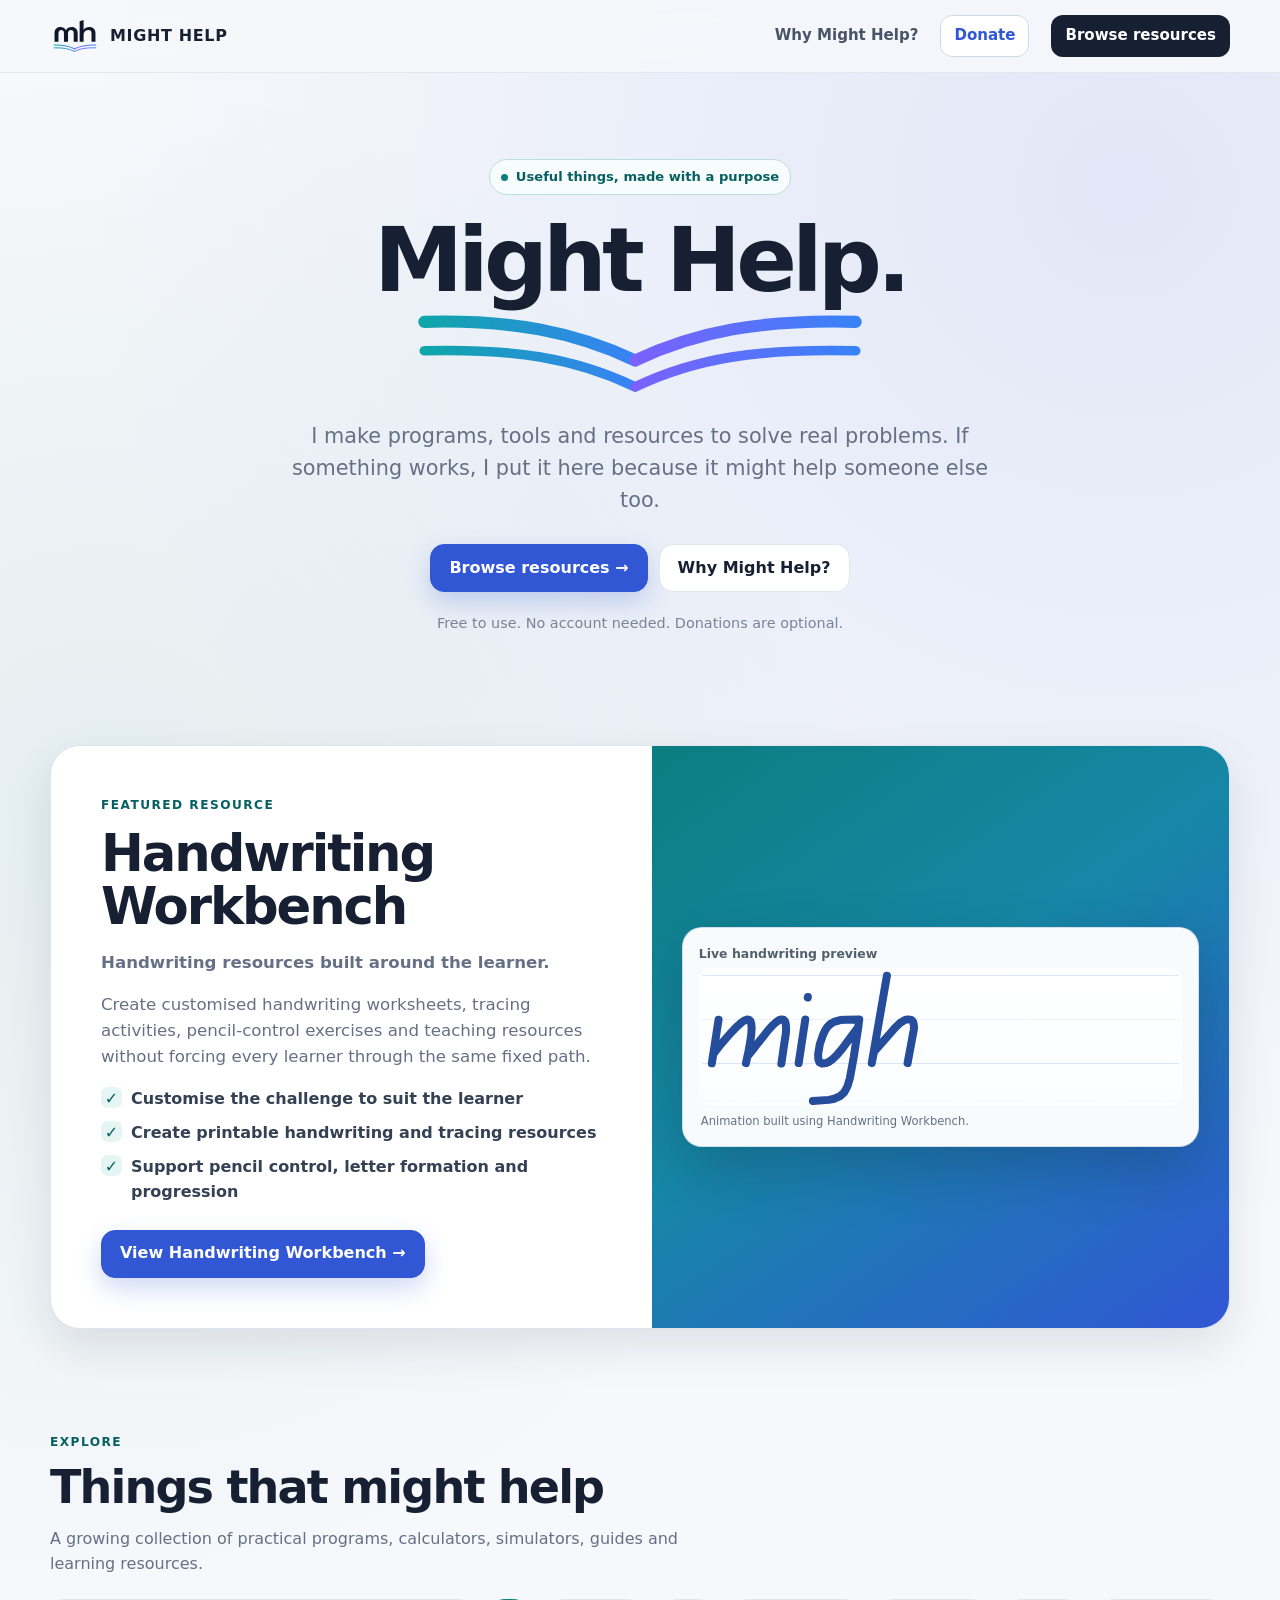
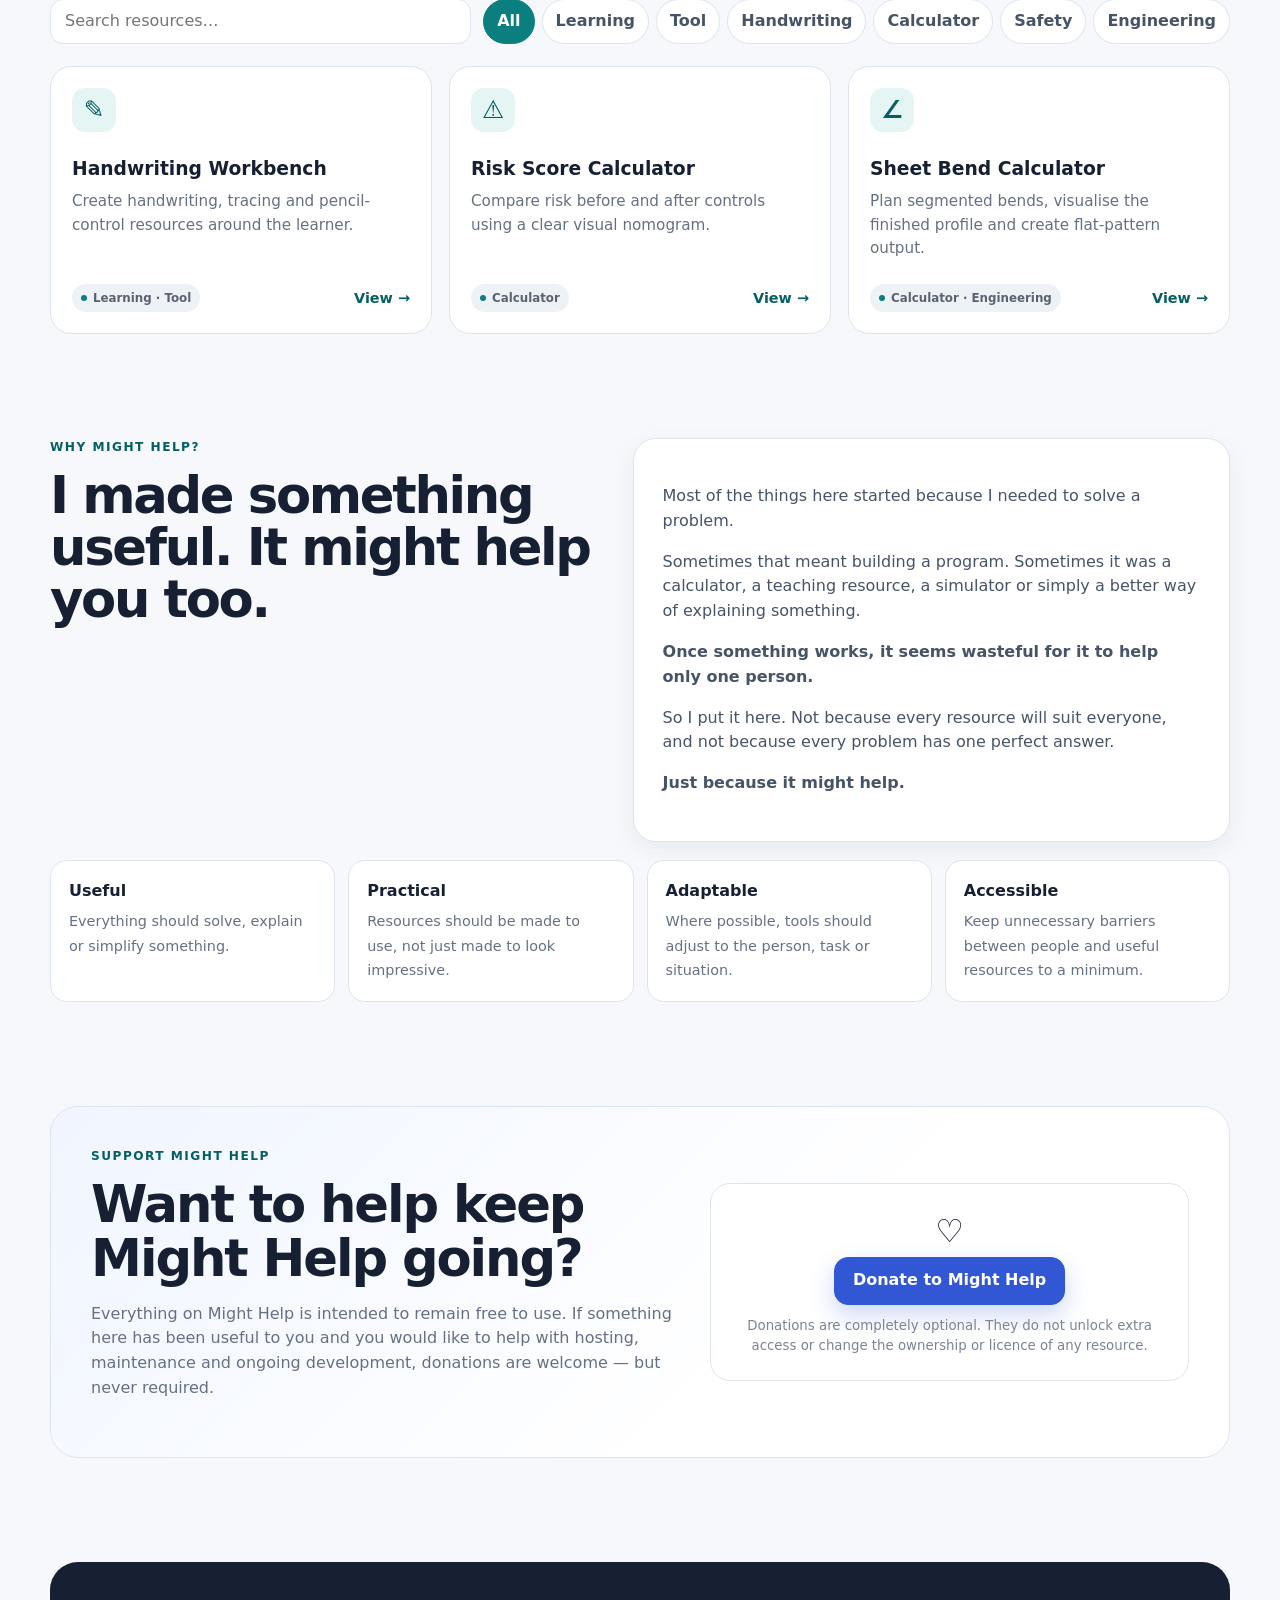
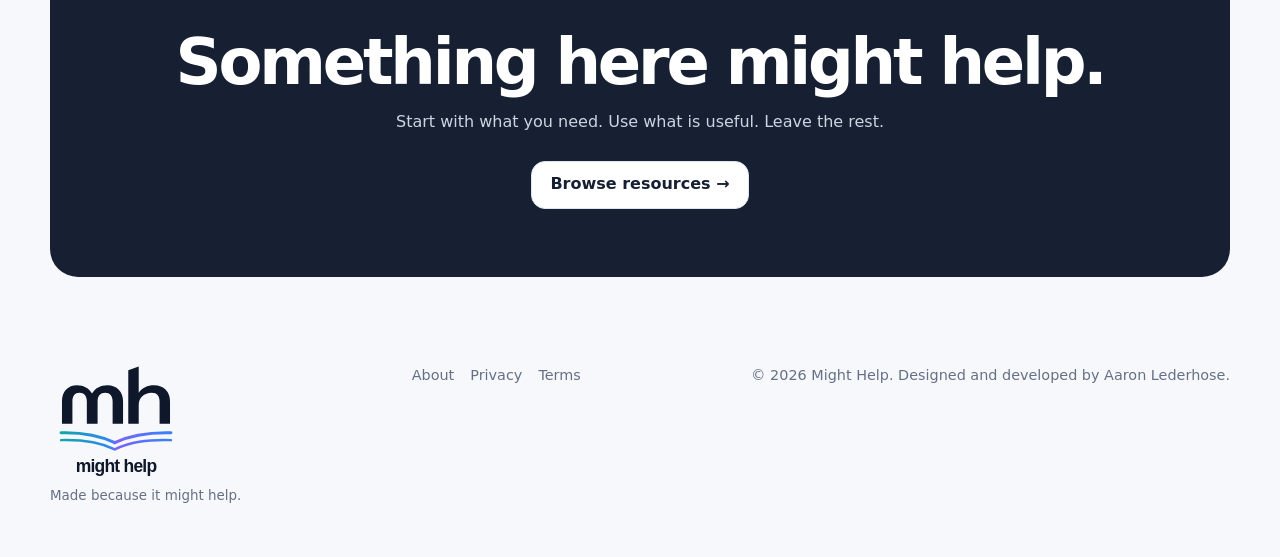
==== commit f8104582: "v1.1.8" ====
--- a/docs/index.html
+++ b/docs/index.html
@@ -44,7 +44,7 @@
         <g class="writing-pen" data-writing-pen aria-hidden="true"><circle class="writing-pen-halo" r="11"/><circle class="writing-pen-dot" r="7"/><line class="writing-pen-nib" x1="-23" y1="-23" x2="-4" y2="-4"/></g>
       </svg>
       <p>Animation built using Handwriting Workbench.</p>
-    </div></div></article></div></section><section id="resources"><div class="container"><div class="heading"><div class="kicker">Explore</div><h2>Things that might help</h2><p>A growing collection of practical programs, calculators, simulators, guides and learning resources.</p></div><div class="tools"><input class="search" id="resourceSearch" type="search" placeholder="Search resources…" aria-label="Search resources"><div class="filters" id="filters"><button class="filter active" type="button" data-filter="all">All</button><button class="filter" type="button" data-filter="learning">Learning</button><button class="filter" type="button" data-filter="tool">Tool</button><button class="filter" type="button" data-filter="handwriting">Handwriting</button><button class="filter" type="button" data-filter="calculator">Calculator</button><button class="filter" type="button" data-filter="safety">Safety</button></div></div><div class="grid" id="resourceGrid"><a class="card" href="handwriting-workbench/" aria-label="Open Handwriting Workbench" data-tags="learning|tool|handwriting" data-search="handwriting workbench handwriting resources built around the learner. create customised handwriting worksheets, tracing activities, pencil-control exercises and teaching resources without forcing every learner through the same fixed path. create handwriting, tracing and pencil-control resources around the learner. handwriting worksheet generator tracing pencil control teacher letter formation joined writing cursive handwriting worksheets learning tool handwriting"><div class="icon" aria-hidden="true">✎</div><h3>Handwriting Workbench</h3><p>Create handwriting, tracing and pencil-control resources around the learner.</p><div class="cardbottom"><span class="tag">Learning · Tool</span><span class="open">View →</span></div></a><a class="card" href="risk-score-calculator/" aria-label="Open Risk Score Calculator" data-tags="calculator|safety" data-search="risk score calculator compare risk before and after controls. compare fine-kinney style risk scores before and after controls, then explore how expected risk reduction and correction cost affect the control justification. compare risk before and after controls using a clear visual nomogram. risk score safety workplace whs controls fine kinney calculator nomogram cost justification calculator safety"><div class="icon" aria-hidden="true">⚠︎</div><h3>Risk Score Calculator</h3><p>Compare risk before and after controls using a clear visual nomogram.</p><div class="cardbottom"><span class="tag">Calculator</span><span class="open">View →</span></div></a></div><div class="empty" id="emptyState">Nothing matches that search yet.</div></div></section><section id="about"><div class="container"><div class="why"><div><div class="kicker">Why Might Help?</div><h2>I made something useful. It might help you too.</h2></div><div class="aboutcopy"><p>Most of the things here started because I needed to solve a problem.</p><p>Sometimes that meant building a program. Sometimes it was a calculator, a teaching resource, a simulator or simply a better way of explaining something.</p><p><strong>Once something works, it seems wasteful for it to help only one person.</strong></p><p>So I put it here. Not because every resource will suit everyone, and not because every problem has one perfect answer.</p><p><strong>Just because it might help.</strong></p></div></div><div class="principles"><div class="principle"><strong>Useful</strong><span>Everything should solve, explain or simplify something.</span></div><div class="principle"><strong>Practical</strong><span>Resources should be made to use, not just made to look impressive.</span></div><div class="principle"><strong>Adaptable</strong><span>Where possible, tools should adjust to the person, task or situation.</span></div><div class="principle"><strong>Accessible</strong><span>Keep unnecessary barriers between people and useful resources to a minimum.</span></div></div></div></section><section><div class="container"><div class="donate" id="donate"><div><div class="kicker">Support Might Help</div><h2>Want to help keep Might Help going?</h2><p>Everything on Might Help is intended to remain free to use. If something here has been useful to you and you would like to help with hosting, maintenance and ongoing development, donations are welcome — but never required.</p></div><div class="donatebox"><div class="heart">♡</div><a class="btn primary" href="#">Donate to Might Help</a><small>Donations are completely optional. They do not unlock extra access or change the ownership or licence of any resource.</small></div></div></div></section><section><div class="container"><div class="cta"><h2>Something here might help.</h2><p>Start with what you need. Use what is useful. Leave the rest.</p><a class="btn" href="#resources">Browse resources →</a></div></div></section></main><footer><div class="container"><div class="footer"><div class="footer-brand-lockup"><svg class="brand-svg-full" viewBox="0 -20 430 380" xmlns="http://www.w3.org/2000/svg" role="img" aria-label="Might Help">
+    </div></div></article></div></section><section id="resources"><div class="container"><div class="heading"><div class="kicker">Explore</div><h2>Things that might help</h2><p>A growing collection of practical programs, calculators, simulators, guides and learning resources.</p></div><div class="tools"><input class="search" id="resourceSearch" type="search" placeholder="Search resources…" aria-label="Search resources"><div class="filters" id="filters"><button class="filter active" type="button" data-filter="all">All</button><button class="filter" type="button" data-filter="learning">Learning</button><button class="filter" type="button" data-filter="tool">Tool</button><button class="filter" type="button" data-filter="handwriting">Handwriting</button><button class="filter" type="button" data-filter="calculator">Calculator</button><button class="filter" type="button" data-filter="safety">Safety</button><button class="filter" type="button" data-filter="engineering">Engineering</button></div></div><div class="grid" id="resourceGrid"><a class="card" href="handwriting-workbench/" aria-label="Open Handwriting Workbench" data-tags="learning|tool|handwriting" data-search="handwriting workbench handwriting resources built around the learner. create customised handwriting worksheets, tracing activities, pencil-control exercises and teaching resources without forcing every learner through the same fixed path. create handwriting, tracing and pencil-control resources around the learner. handwriting worksheet generator tracing pencil control teacher letter formation joined writing cursive handwriting worksheets learning tool handwriting"><div class="icon" aria-hidden="true">✎</div><h3>Handwriting Workbench</h3><p>Create handwriting, tracing and pencil-control resources around the learner.</p><div class="cardbottom"><span class="tag">Learning · Tool</span><span class="open">View →</span></div></a><a class="card" href="risk-score-calculator/" aria-label="Open Risk Score Calculator" data-tags="calculator|safety" data-search="risk score calculator compare risk before and after controls. compare fine-kinney style risk scores before and after controls, then explore how expected risk reduction and correction cost affect the control justification. compare risk before and after controls using a clear visual nomogram. risk score safety workplace whs controls fine kinney calculator nomogram cost justification calculator safety"><div class="icon" aria-hidden="true">⚠︎</div><h3>Risk Score Calculator</h3><p>Compare risk before and after controls using a clear visual nomogram.</p><div class="cardbottom"><span class="tag">Calculator</span><span class="open">View →</span></div></a><a class="card" href="sheet-bend-calculator/" aria-label="Open Sheet Bend Calculator" data-tags="calculator|engineering" data-search="sheet bend calculator plan cut-and-fold sheet and panel profiles. build straight and segmented-radius profiles, check cut and material settings, visualise the finished bend and create flat-pattern manufacturing output. plan segmented bends, visualise the finished profile and create flat-pattern output. sheet bend calculator panel fold kerf groove segmented radius profile flat pattern dxf manufacturing drawing hdpe polypropylene calculator engineering"><div class="icon" aria-hidden="true">∠</div><h3>Sheet Bend Calculator</h3><p>Plan segmented bends, visualise the finished profile and create flat-pattern output.</p><div class="cardbottom"><span class="tag">Calculator · Engineering</span><span class="open">View →</span></div></a></div><div class="empty" id="emptyState">Nothing matches that search yet.</div></div></section><section id="about"><div class="container"><div class="why"><div><div class="kicker">Why Might Help?</div><h2>I made something useful. It might help you too.</h2></div><div class="aboutcopy"><p>Most of the things here started because I needed to solve a problem.</p><p>Sometimes that meant building a program. Sometimes it was a calculator, a teaching resource, a simulator or simply a better way of explaining something.</p><p><strong>Once something works, it seems wasteful for it to help only one person.</strong></p><p>So I put it here. Not because every resource will suit everyone, and not because every problem has one perfect answer.</p><p><strong>Just because it might help.</strong></p></div></div><div class="principles"><div class="principle"><strong>Useful</strong><span>Everything should solve, explain or simplify something.</span></div><div class="principle"><strong>Practical</strong><span>Resources should be made to use, not just made to look impressive.</span></div><div class="principle"><strong>Adaptable</strong><span>Where possible, tools should adjust to the person, task or situation.</span></div><div class="principle"><strong>Accessible</strong><span>Keep unnecessary barriers between people and useful resources to a minimum.</span></div></div></div></section><section><div class="container"><div class="donate" id="donate"><div><div class="kicker">Support Might Help</div><h2>Want to help keep Might Help going?</h2><p>Everything on Might Help is intended to remain free to use. If something here has been useful to you and you would like to help with hosting, maintenance and ongoing development, donations are welcome — but never required.</p></div><div class="donatebox"><div class="heart">♡</div><a class="btn primary" href="#">Donate to Might Help</a><small>Donations are completely optional. They do not unlock extra access or change the ownership or licence of any resource.</small></div></div></div></section><section><div class="container"><div class="cta"><h2>Something here might help.</h2><p>Start with what you need. Use what is useful. Leave the rest.</p><a class="btn" href="#resources">Browse resources →</a></div></div></section></main><footer><div class="container"><div class="footer"><div class="footer-brand-lockup"><svg class="brand-svg-full" viewBox="0 -20 430 380" xmlns="http://www.w3.org/2000/svg" role="img" aria-label="Might Help">
       <defs>
         <linearGradient id="mh-footer-left-page" x1="0%" y1="0%" x2="100%" y2="0%"><stop offset="0%" stop-color="#0ea6a8"/><stop offset="100%" stop-color="#3882f6"/></linearGradient>
         <linearGradient id="mh-footer-right-page" x1="0%" y1="0%" x2="100%" y2="0%"><stop offset="0%" stop-color="#7b61ff"/><stop offset="100%" stop-color="#3882f6"/></linearGradient>
--- a/docs/assets/css/site.css
+++ b/docs/assets/css/site.css
@@ -187,6 +187,9 @@
 .roadmap-empty{color:#7a8494;font-style:italic}
 .risk-program-preview{aspect-ratio:1660/720}
 .risk-program-preview object{display:block;width:100%;height:100%;border:0;background:#fff;pointer-events:none}
+.sheet-bend-program-preview{position:relative;overflow:hidden;aspect-ratio:760/430;border:1px solid #d6deea;border-radius:16px;background:#f8fbfb;box-shadow:0 12px 28px rgba(15,23,42,.12)}
+.sheet-bend-program-preview object{display:block;width:100%;height:100%;border:0;background:#fff;pointer-events:none}
+.sheet-bend-program-preview-label{position:absolute;left:10px;bottom:9px;z-index:2;padding:5px 8px;border-radius:999px;background:rgba(15,23,42,.82);color:#fff;font-size:.67rem;font-weight:850;letter-spacing:.02em}
 @media(max-width:1000px){.navlinks{display:none}
 .mobile-menu-toggle{display:flex}
 .writing-demo{max-width:620px}
